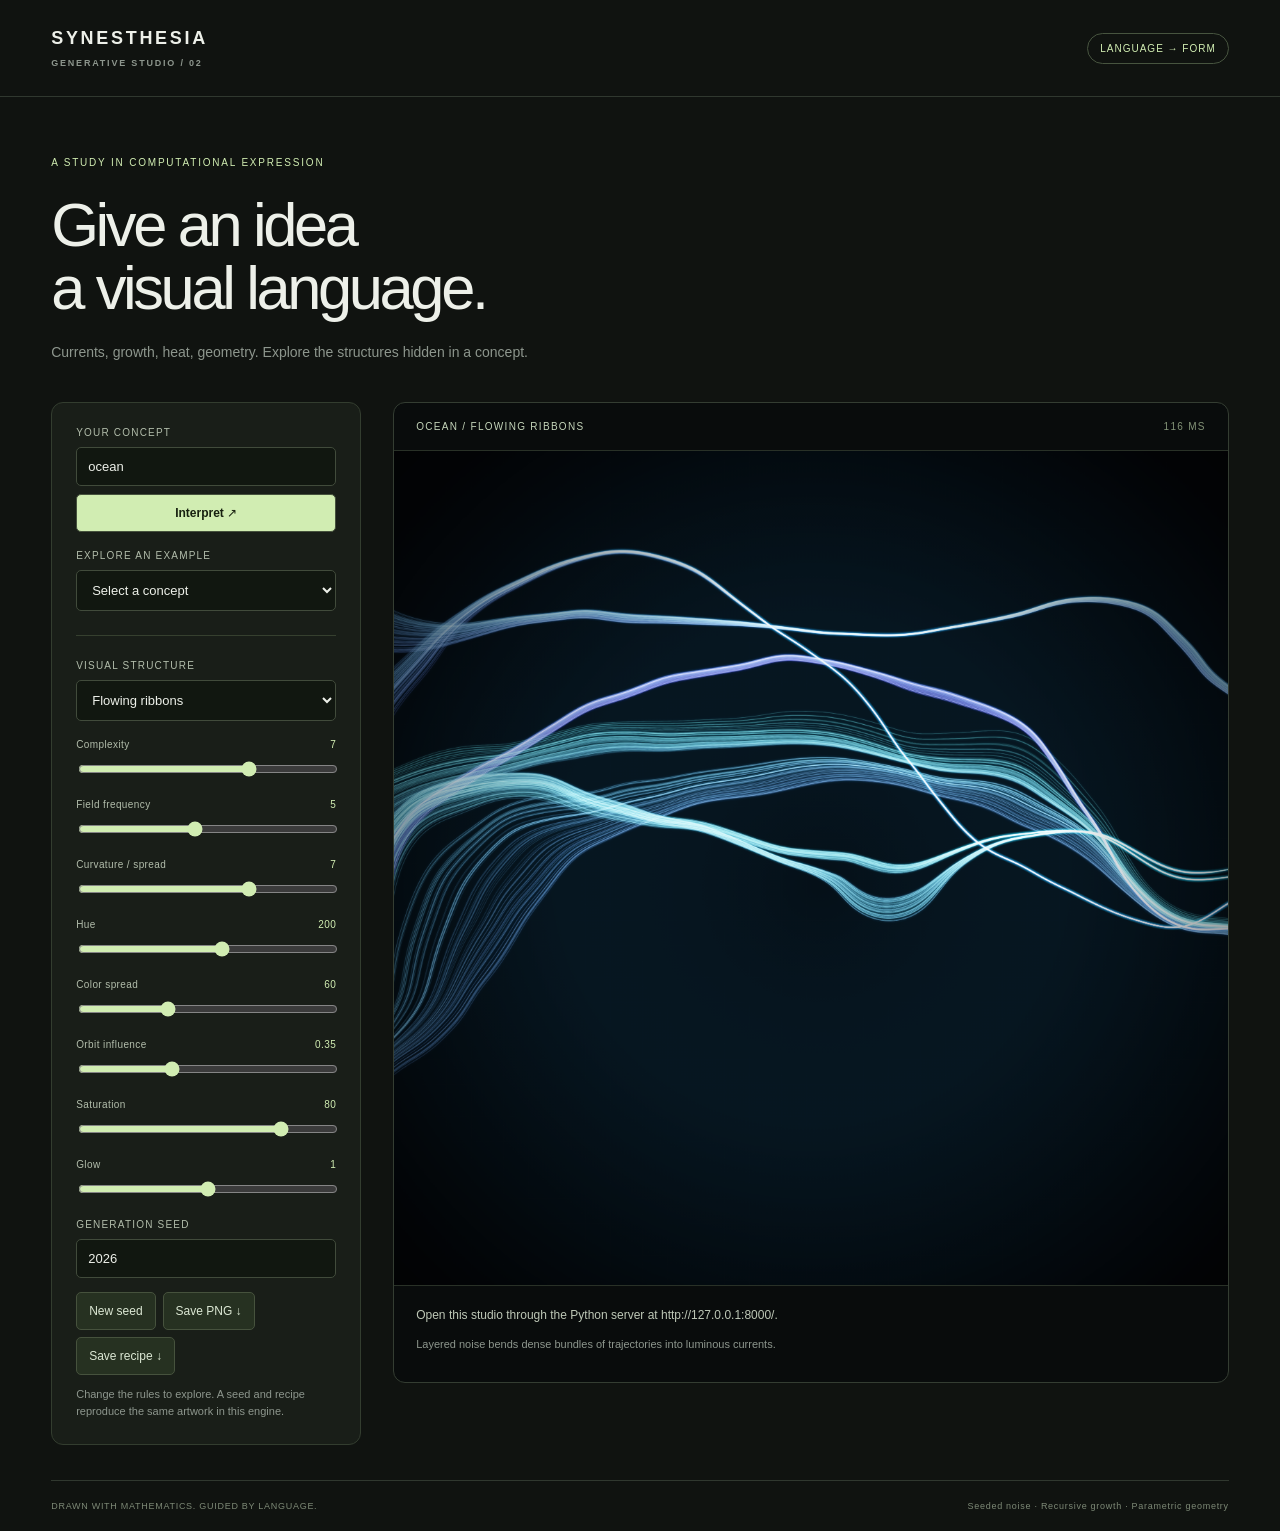
==== index.html @ 453560ed "Add files via upload" ====
<!doctype html>
<html lang="en"><head><meta charset="utf-8"><meta name="viewport" content="width=device-width,initial-scale=1"><title>Synesthesia — Generative Studio</title>
<link rel="stylesheet" href="/studio.css"></head><body>
<header><a href="/" class="brand">SYNESTHESIA<span>GENERATIVE STUDIO / 02</span></a><span class="badge">LANGUAGE → FORM</span></header>
<main><div class="intro"><p class="eyebrow">A STUDY IN COMPUTATIONAL EXPRESSION</p><h1>Give an idea<br>a visual language.</h1><p>Currents, growth, heat, geometry. Explore the structures hidden in a concept.</p></div>
<div class="workspace"><aside>
<form id="conceptForm"><label for="concept">YOUR CONCEPT</label><div class="prompt"><input id="concept" value="ocean" maxlength="300" placeholder="A quiet ocean at night…" required><button id="draw" type="submit">Interpret ↗</button></div></form>
<label for="examples">EXPLORE AN EXAMPLE</label><select id="examples"><option value="">Select a concept</option></select>
<div class="rule"></div><label for="structure">VISUAL STRUCTURE</label><select id="structure"><option value="ribbons">Flowing ribbons</option><option value="flames">Rising flames</option><option value="branches">Branching growth</option><option value="orbits">Orbital geometry</option><option value="crystals">Crystalline facets</option><option value="lightning">Electric fractures</option></select>
<div id="sliders"></div>
<label for="seed">GENERATION SEED</label><input id="seed" type="number" step="1" value="2026">
<div class="actions"><button id="random">New seed</button><button id="save">Save PNG ↓</button><button id="recipe">Save recipe ↓</button></div>
<p class="hint">Change the rules to explore. A seed and recipe reproduce the same artwork in this engine.</p>
</aside><section class="stage"><div class="stage-bar"><span id="artTitle">OCEAN / FLOWING RIBBONS</span><span id="renderStatus">READY</span></div><canvas id="art" width="1200" height="1200" aria-label="Procedurally generated abstract artwork"></canvas><div class="caption"><p id="conceptStatus" role="status" aria-live="polite">Loading examples…</p><p id="structureDescription"></p></div></section></div>
<footer><span>DRAWN WITH MATHEMATICS. GUIDED BY LANGUAGE.</span><span>Seeded noise · Recursive growth · Parametric geometry</span></footer></main>
<script src="/engine.js"></script><script src="/studio.js"></script></body></html>
---- studio.css ----
:root{font-family:Arial,Helvetica,sans-serif;color:#edf0e9;background:#101310;font-synthesis:none;--accent:#d1edb2;--muted:#8d968d}*{box-sizing:border-box}body{margin:0}header{padding:28px 4vw;border-bottom:1px solid #30382f;display:flex;justify-content:space-between;align-items:center}.brand{color:inherit;text-decoration:none;letter-spacing:.15em;font-size:18px;font-weight:bold}.brand span{display:block;font-size:9px;color:var(--muted);letter-spacing:.2em;margin-top:9px}.badge{font-size:10px;border:1px solid #47543f;padding:9px 12px;border-radius:30px;color:var(--accent);letter-spacing:.1em}main{max-width:1560px;padding:48px 4vw 20px;margin:auto}.intro{margin-bottom:38px}.eyebrow{font-size:10px;letter-spacing:.18em;color:var(--accent)}h1{font-weight:400;font-size:clamp(36px,4.8vw,68px);letter-spacing:-.055em;line-height:1.04;margin:22px 0}p{line-height:1.55}.intro>p:last-child{color:var(--muted);font-size:14px}.workspace{display:grid;grid-template-columns:310px minmax(0,1fr);gap:32px}aside{padding:24px;background:#191e18;border:1px solid #333d2f;border-radius:12px}label{display:block;font-size:10px;letter-spacing:.12em;color:#b2bdab;margin:18px 0 9px}form label{margin-top:0}input,select,button{font:inherit}input[type=text],input:not([type]),input[type=number],select{width:100%;background:#111710;color:#edf0e9;border:1px solid #414b3b;border-radius:5px;padding:11px;font-size:13px}.prompt input{margin-bottom:8px}button{border:1px solid #46523d;color:#dce8d4;background:#263121;padding:11px 12px;border-radius:5px;font-size:12px;cursor:pointer}button:hover{background:#35482c}button:disabled{opacity:.5;cursor:wait}#draw{width:100%;background:var(--accent);color:#17200f;font-weight:bold}input[type=range]{width:100%;accent-color:var(--accent)}.slider-label{display:flex;justify-content:space-between;letter-spacing:.04em}.slider-label output{color:var(--accent);font-variant-numeric:tabular-nums}.rule{height:1px;background:#36402f;margin:24px 0}.actions{display:flex;gap:7px;flex-wrap:wrap;margin-top:14px}.hint{font-size:11px;color:var(--muted);margin-bottom:0}.stage{min-width:0;background:#090c0c;border:1px solid #343d32;border-radius:12px;overflow:hidden;align-self:start}.stage-bar{display:flex;justify-content:space-between;padding:18px 22px;font-size:10px;letter-spacing:.13em;color:#c5d5ba;border-bottom:1px solid #293127}#renderStatus{color:#839377}canvas{display:block;width:100%;aspect-ratio:1}.caption{padding:8px 22px 18px;border-top:1px solid #293127}.caption p{font-size:12px;color:#bec8b7}.caption p+p{color:var(--muted);font-size:11px}footer{display:flex;justify-content:space-between;gap:15px;font-size:9px;letter-spacing:.08em;color:#7d8976;margin-top:35px;padding-top:20px;border-top:1px solid #30382f}:focus-visible{outline:2px solid #d1edb2;outline-offset:4px}@media(max-width:850px){.workspace{grid-template-columns:1fr}.intro{margin-bottom:25px}aside{order:2}.stage{order:1}footer{flex-direction:column}.badge{display:none}main{padding-top:26px}}
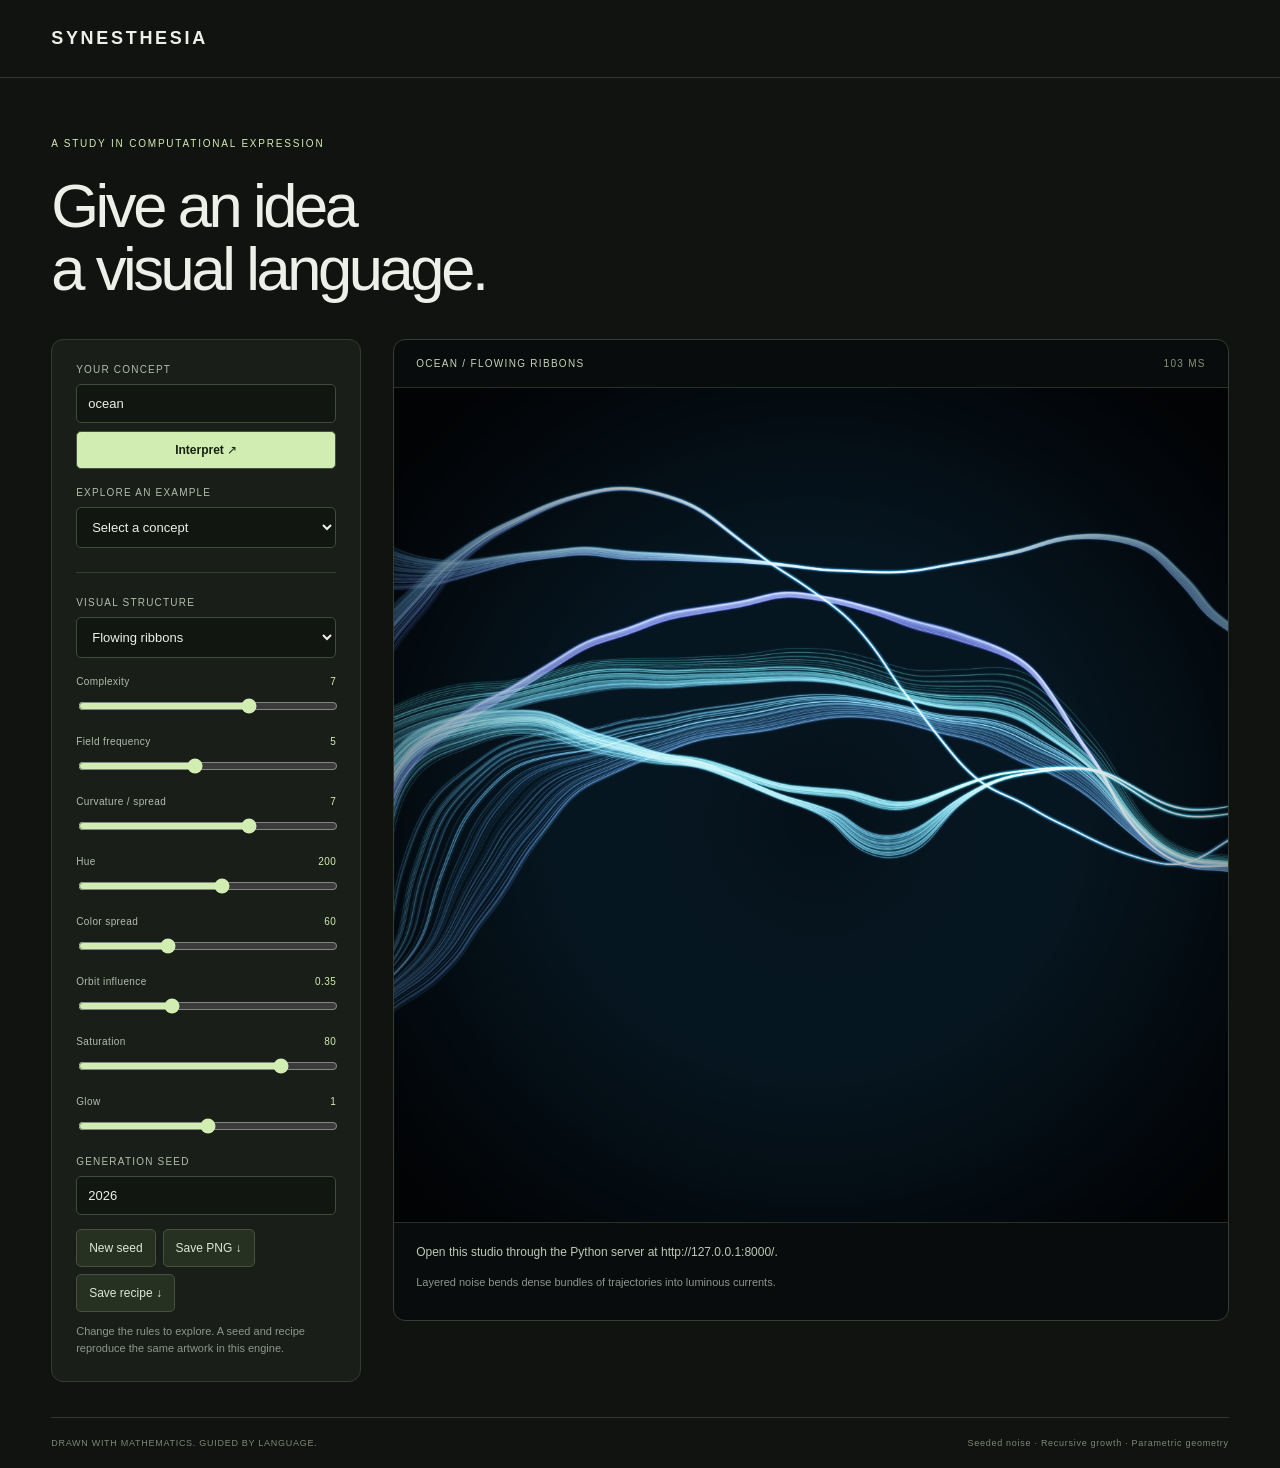
==== commit 40750f04: "small code formating" ====
--- a/index.html
+++ b/index.html
@@ -1,16 +1,69 @@
 <!doctype html>
-<html lang="en"><head><meta charset="utf-8"><meta name="viewport" content="width=device-width,initial-scale=1"><title>Synesthesia — Generative Studio</title>
-<link rel="stylesheet" href="/studio.css"></head><body>
-<header><a href="/" class="brand">SYNESTHESIA<span>GENERATIVE STUDIO / 02</span></a><span class="badge">LANGUAGE → FORM</span></header>
-<main><div class="intro"><p class="eyebrow">A STUDY IN COMPUTATIONAL EXPRESSION</p><h1>Give an idea<br>a visual language.</h1><p>Currents, growth, heat, geometry. Explore the structures hidden in a concept.</p></div>
-<div class="workspace"><aside>
-<form id="conceptForm"><label for="concept">YOUR CONCEPT</label><div class="prompt"><input id="concept" value="ocean" maxlength="300" placeholder="A quiet ocean at night…" required><button id="draw" type="submit">Interpret ↗</button></div></form>
-<label for="examples">EXPLORE AN EXAMPLE</label><select id="examples"><option value="">Select a concept</option></select>
-<div class="rule"></div><label for="structure">VISUAL STRUCTURE</label><select id="structure"><option value="ribbons">Flowing ribbons</option><option value="flames">Rising flames</option><option value="branches">Branching growth</option><option value="orbits">Orbital geometry</option><option value="crystals">Crystalline facets</option><option value="lightning">Electric fractures</option></select>
-<div id="sliders"></div>
-<label for="seed">GENERATION SEED</label><input id="seed" type="number" step="1" value="2026">
-<div class="actions"><button id="random">New seed</button><button id="save">Save PNG ↓</button><button id="recipe">Save recipe ↓</button></div>
-<p class="hint">Change the rules to explore. A seed and recipe reproduce the same artwork in this engine.</p>
-</aside><section class="stage"><div class="stage-bar"><span id="artTitle">OCEAN / FLOWING RIBBONS</span><span id="renderStatus">READY</span></div><canvas id="art" width="1200" height="1200" aria-label="Procedurally generated abstract artwork"></canvas><div class="caption"><p id="conceptStatus" role="status" aria-live="polite">Loading examples…</p><p id="structureDescription"></p></div></section></div>
-<footer><span>DRAWN WITH MATHEMATICS. GUIDED BY LANGUAGE.</span><span>Seeded noise · Recursive growth · Parametric geometry</span></footer></main>
-<script src="/engine.js"></script><script src="/studio.js"></script></body></html>
+<html lang="en">
+    <head>
+        <meta charset="utf-8">
+        <meta name="viewport" content="width=device-width,initial-scale=1">
+        <title>Synesthesia</title>
+        <link rel="stylesheet" href="/studio.css">
+    </head>
+    <body>
+        <header>
+            <a href="/" class="brand">SYNESTHESIA</a>
+        </header>
+        <main>
+            <div class="intro">
+                <p class="eyebrow">A STUDY IN COMPUTATIONAL EXPRESSION</p>
+                <h1>Give an idea<br>a visual language.</h1>
+            </div>
+            <div class="workspace">
+                <aside>
+                    <form id="conceptForm">
+                        <label for="concept">YOUR CONCEPT</label>
+                        <div class="prompt">
+                            <input id="concept" value="ocean" maxlength="300" placeholder="A quiet ocean at night…" required>
+                            <button id="draw" type="submit">Interpret ↗</button>
+                        </div>
+                    </form>
+                    <label for="examples">EXPLORE AN EXAMPLE</label>
+                    <select id="examples">
+                        <option value="">Select a concept</option>
+                    </select>
+                    <div class="rule"></div>
+                    <label for="structure">VISUAL STRUCTURE</label>
+                    <select id="structure">
+                        <option value="ribbons">Flowing ribbons</option>
+                        <option value="flames">Rising flames</option>
+                        <option value="branches">Branching growth</option>
+                        <option value="orbits">Orbital geometry</option>
+                        <option value="crystals">Crystalline facets</option>
+                        <option value="lightning">Electric fractures</option>
+                    </select>
+                    <div id="sliders"></div>
+                    <label for="seed">GENERATION SEED</label>
+                    <input id="seed" type="number" step="1" value="2026">
+                    <div class="actions">
+                        <button id="random">New seed</button>
+                        <button id="save">Save PNG ↓</button>
+                        <button id="recipe">Save recipe ↓</button>
+                    </div>
+                    <p class="hint">Change the rules to explore. A seed and recipe reproduce the same artwork in this engine.</p>
+                </aside>
+                <section class="stage">
+                    <div class="stage-bar">
+                        <span id="artTitle">OCEAN / FLOWING RIBBONS</span>
+                        <span id="renderStatus">READY</span></div><canvas id="art" width="1200" height="1200" aria-label="Procedurally generated abstract artwork">
+                        </canvas>
+                        <div class="caption">
+                            <p id="conceptStatus" role="status" aria-live="polite">Loading examples…</p>
+                            <p id="structureDescription"></p>
+                        </div>
+                </section>
+            </div>
+            <footer><span>DRAWN WITH MATHEMATICS. GUIDED BY LANGUAGE.</span>
+                <span>Seeded noise · Recursive growth · Parametric geometry</span>
+            </footer>
+        </main>
+        <script src="/engine.js"></script>
+        <script src="/studio.js"></script>
+    </body>
+</html>
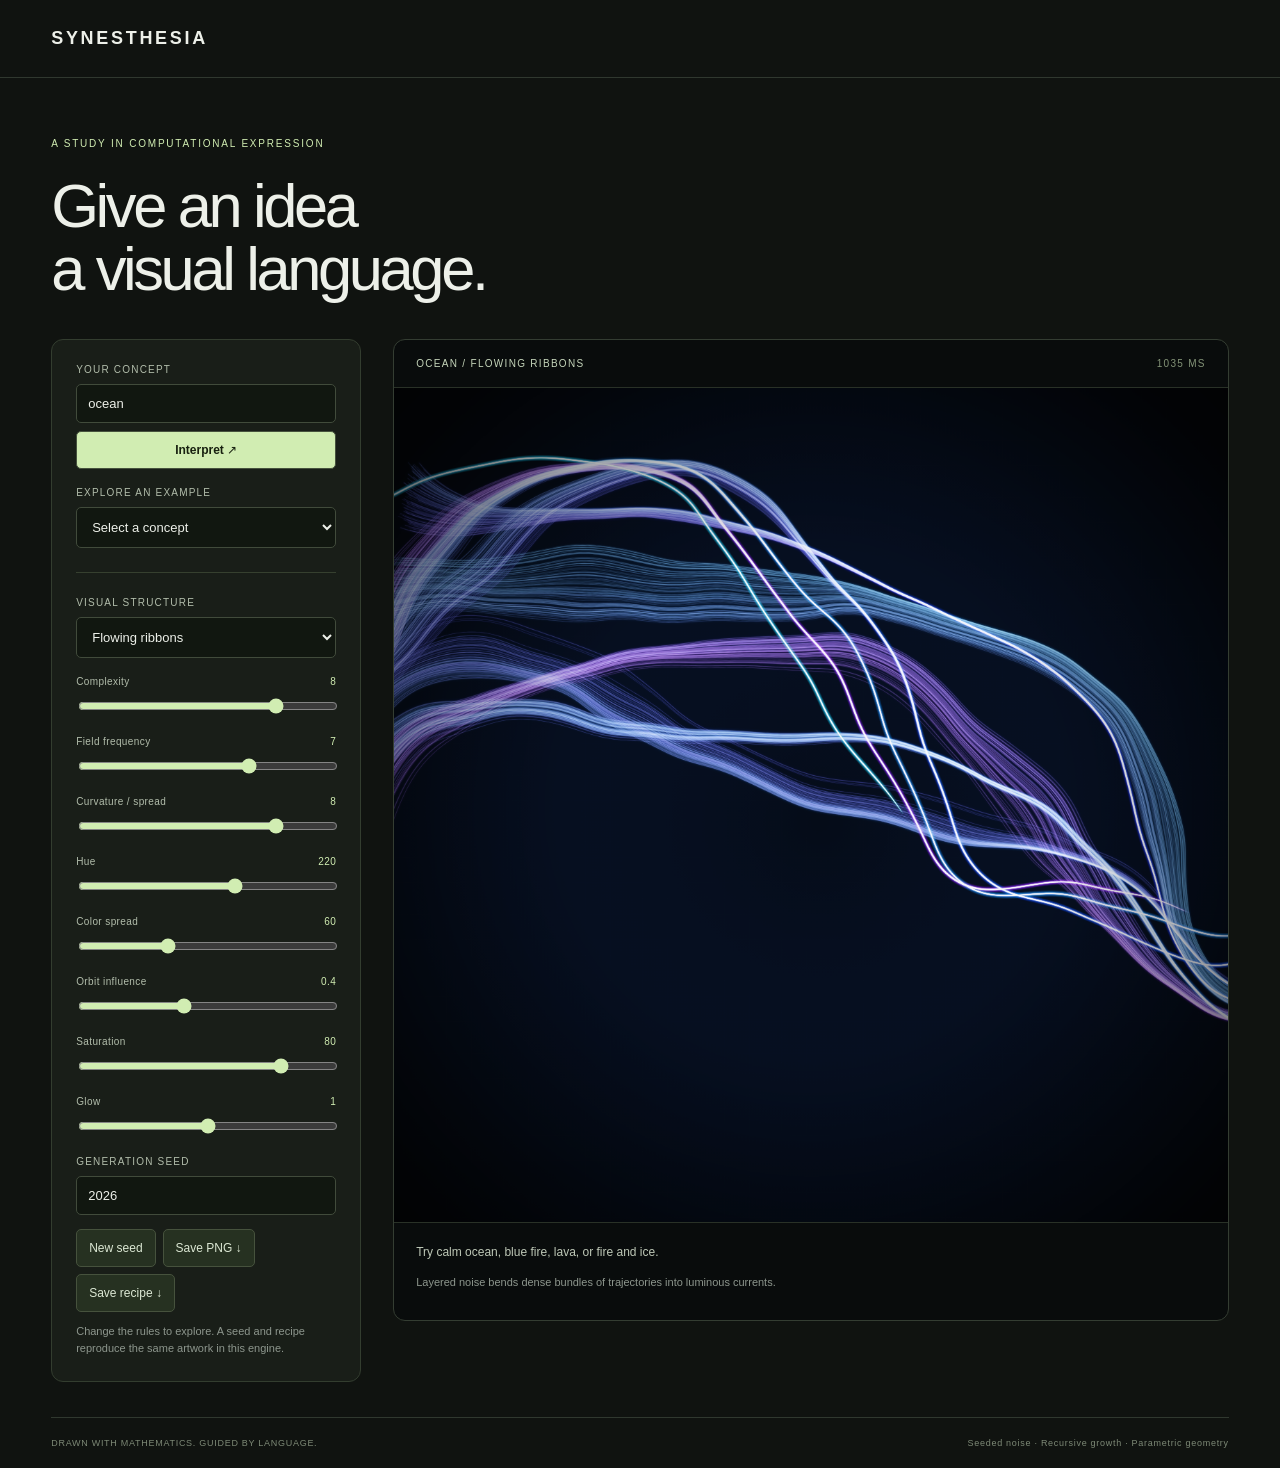
==== commit 7a4eed0c: "Updated the studio.js and index.html files to improve the user interface and functionality." ====
--- a/index.html
+++ b/index.html
@@ -4,7 +4,7 @@
         <meta charset="utf-8">
         <meta name="viewport" content="width=device-width,initial-scale=1">
         <title>Synesthesia</title>
-        <link rel="stylesheet" href="/studio.css">
+        <link rel="stylesheet" href="studio.css">
     </head>
     <body>
         <header>
@@ -37,6 +37,7 @@
                         <option value="orbits">Orbital geometry</option>
                         <option value="crystals">Crystalline facets</option>
                         <option value="lightning">Electric fractures</option>
+                        <option value="lava">Molten channels</option>
                     </select>
                     <div id="sliders"></div>
                     <label for="seed">GENERATION SEED</label>
@@ -63,7 +64,8 @@
                 <span>Seeded noise · Recursive growth · Parametric geometry</span>
             </footer>
         </main>
-        <script src="/engine.js"></script>
-        <script src="/studio.js"></script>
+        <script src="engine.js"></script>
+        <script src="interpreter.js"></script>
+        <script src="studio.js"></script>
     </body>
 </html>
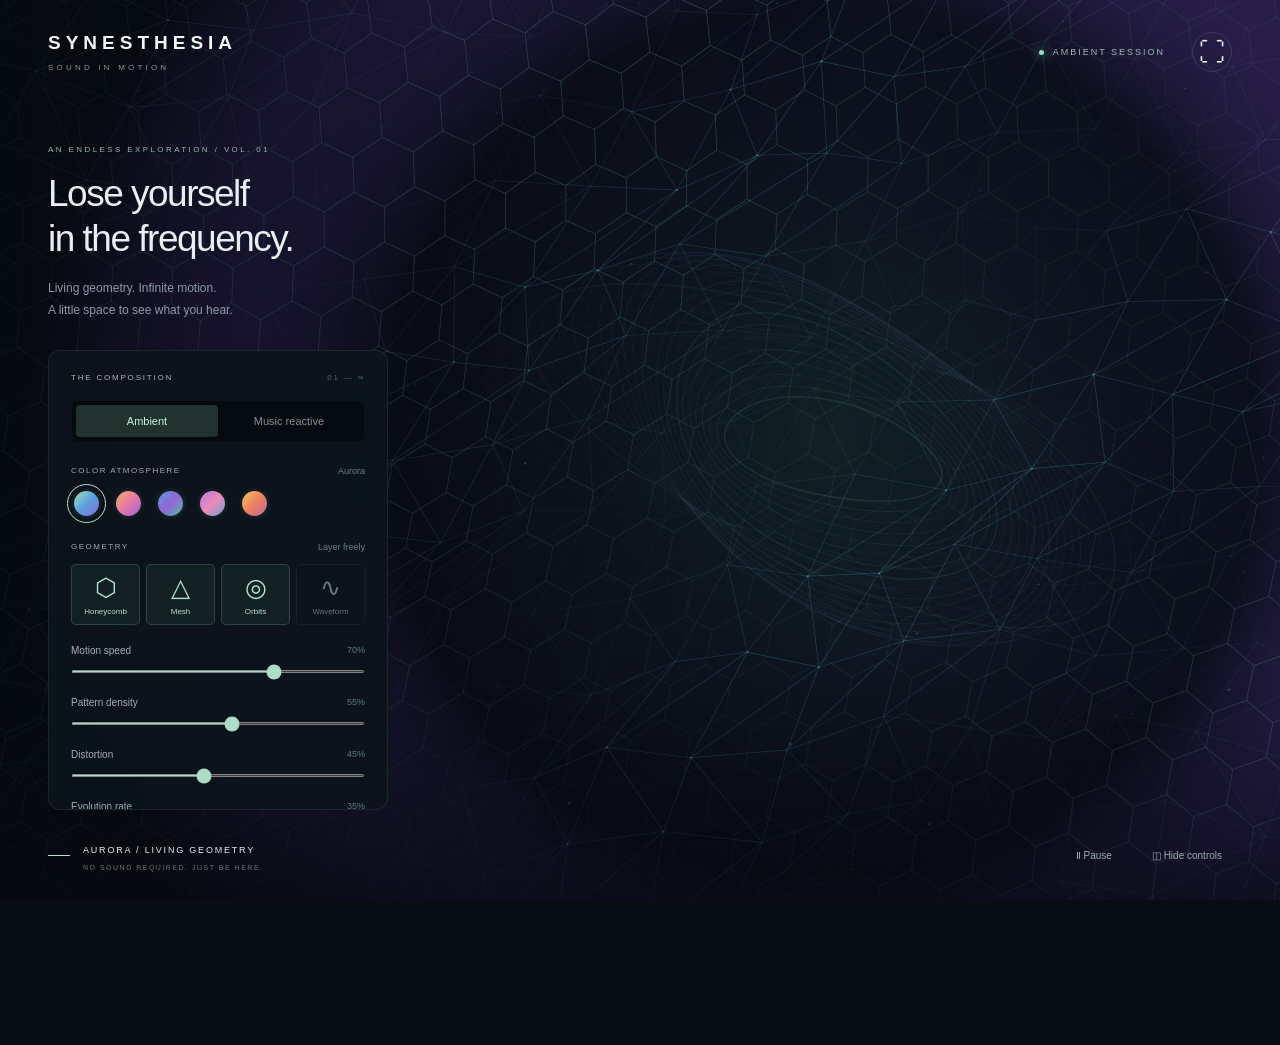
==== commit a93205a4: "Build complete browser audio-reactive visualizer" ====
--- a/index.html
+++ b/index.html
@@ -1,71 +1,144 @@
 <!doctype html>
 <html lang="en">
-    <head>
-        <meta charset="utf-8">
-        <meta name="viewport" content="width=device-width,initial-scale=1">
-        <title>Synesthesia</title>
-        <link rel="stylesheet" href="studio.css">
-    </head>
-    <body>
-        <header>
-            <a href="/" class="brand">SYNESTHESIA</a>
-        </header>
-        <main>
-            <div class="intro">
-                <p class="eyebrow">A STUDY IN COMPUTATIONAL EXPRESSION</p>
-                <h1>Give an idea<br>a visual language.</h1>
+  <head>
+    <meta charset="utf-8" />
+    <meta name="viewport" content="width=device-width,initial-scale=1" />
+    <meta name="theme-color" content="#080c13" />
+    <link
+      rel="icon"
+      href="data:image/svg+xml,%3Csvg xmlns='http://www.w3.org/2000/svg' viewBox='0 0 32 32'%3E%3Crect width='32' height='32' rx='8' fill='%23080c13'/%3E%3Ccircle cx='16' cy='16' r='10' fill='none' stroke='%239de6bc'/%3E%3Cellipse cx='16' cy='16' rx='5' ry='10' fill='none' stroke='%235c9fdd'/%3E%3C/svg%3E"
+    />
+    <title>Synesthesia — Sound in motion</title>
+    <link rel="stylesheet" href="studio.css" />
+  </head>
+  <body>
+    <canvas
+      id="art"
+      aria-label="Animated audio-reactive geometric composition"
+    ></canvas>
+    <div class="vignette"></div>
+    <header>
+      <a class="brand" href="/">SYNESTHESIA<span>SOUND IN MOTION</span></a>
+      <div class="header-right">
+        <span class="live"
+          ><i></i><span id="modeLabel">AMBIENT SESSION</span></span
+        ><button
+          id="fullscreen"
+          title="Toggle fullscreen (F)"
+          aria-label="Toggle fullscreen"
+        >
+          ⛶
+        </button>
+      </div>
+    </header>
+    <main id="controls">
+      <section class="intro">
+        <div class="eyebrow">AN ENDLESS EXPLORATION / VOL. 01</div>
+        <h1>Lose yourself<br />in the frequency.</h1>
+        <p>
+          Living geometry. Infinite motion.<br />A little space to see what you
+          hear.
+        </p>
+      </section>
+      <aside class="panel">
+        <div class="panel-heading">
+          <span>THE COMPOSITION</span><span class="number">01 — ∞</span>
+        </div>
+        <div class="tabs" role="group" aria-label="Session mode">
+          <button id="ambient" class="selected" aria-pressed="true">
+            Ambient</button
+          ><button id="music" aria-pressed="false">Music reactive</button>
+        </div>
+        <div id="audioPanel" hidden>
+          <label class="upload" for="file"
+            ><span>＋ Add your music</span
+            ><small>MP3, WAV, FLAC, M4A · stays on your device</small></label
+          ><input id="file" type="file" accept="audio/*" hidden />
+          <div class="source-buttons">
+            <button id="microphone">◉ Microphone</button
+            ><button id="disconnect" hidden>Disconnect</button>
+          </div>
+          <div id="player" hidden>
+            <div id="trackName"></div>
+            <div class="transport">
+              <button id="play" aria-label="Play audio">▶</button
+              ><input
+                id="seek"
+                type="range"
+                min="0"
+                max="100"
+                step="0.1"
+                value="0"
+                aria-label="Track position"
+              /><span id="time">0:00</span
+              ><button id="loop" aria-pressed="true" title="Loop track">
+                ↻
+              </button>
             </div>
-            <div class="workspace">
-                <aside>
-                    <form id="conceptForm">
-                        <label for="concept">YOUR CONCEPT</label>
-                        <div class="prompt">
-                            <input id="concept" value="ocean" maxlength="300" placeholder="A quiet ocean at night…" required>
-                            <button id="draw" type="submit">Interpret ↗</button>
-                        </div>
-                    </form>
-                    <label for="examples">EXPLORE AN EXAMPLE</label>
-                    <select id="examples">
-                        <option value="">Select a concept</option>
-                    </select>
-                    <div class="rule"></div>
-                    <label for="structure">VISUAL STRUCTURE</label>
-                    <select id="structure">
-                        <option value="ribbons">Flowing ribbons</option>
-                        <option value="flames">Rising flames</option>
-                        <option value="branches">Branching growth</option>
-                        <option value="orbits">Orbital geometry</option>
-                        <option value="crystals">Crystalline facets</option>
-                        <option value="lightning">Electric fractures</option>
-                        <option value="lava">Molten channels</option>
-                    </select>
-                    <div id="sliders"></div>
-                    <label for="seed">GENERATION SEED</label>
-                    <input id="seed" type="number" step="1" value="2026">
-                    <div class="actions">
-                        <button id="random">New seed</button>
-                        <button id="save">Save PNG ↓</button>
-                        <button id="recipe">Save recipe ↓</button>
-                    </div>
-                    <p class="hint">Change the rules to explore. A seed and recipe reproduce the same artwork in this engine.</p>
-                </aside>
-                <section class="stage">
-                    <div class="stage-bar">
-                        <span id="artTitle">OCEAN / FLOWING RIBBONS</span>
-                        <span id="renderStatus">READY</span></div><canvas id="art" width="1200" height="1200" aria-label="Procedurally generated abstract artwork">
-                        </canvas>
-                        <div class="caption">
-                            <p id="conceptStatus" role="status" aria-live="polite">Loading examples…</p>
-                            <p id="structureDescription"></p>
-                        </div>
-                </section>
-            </div>
-            <footer><span>DRAWN WITH MATHEMATICS. GUIDED BY LANGUAGE.</span>
-                <span>Seeded noise · Recursive growth · Parametric geometry</span>
-            </footer>
-        </main>
-        <script src="engine.js"></script>
-        <script src="interpreter.js"></script>
-        <script src="studio.js"></script>
-    </body>
+            <label class="volume"
+              >Volume<input
+                id="volume"
+                type="range"
+                min="0"
+                max="1"
+                step="0.01"
+                value="0.7"
+            /></label>
+          </div>
+          <p id="audioStatus" role="status">
+            Choose a track or connect your microphone.
+          </p>
+          <div class="meters">
+            <span>LOW<i id="bassMeter"></i></span
+            ><span>MID<i id="midMeter"></i></span
+            ><span>HIGH<i id="highMeter"></i></span>
+          </div>
+        </div>
+        <div class="field-title">
+          COLOR ATMOSPHERE <span id="paletteName">Aurora</span>
+        </div>
+        <div
+          id="palettes"
+          class="palettes"
+          role="group"
+          aria-label="Color palette"
+        ></div>
+        <div class="field-title">GEOMETRY <span>Layer freely</span></div>
+        <div class="patterns">
+          <button data-pattern="honeycomb" class="selected" aria-pressed="true">
+            ⬡<span>Honeycomb</span></button
+          ><button data-pattern="mesh" class="selected" aria-pressed="true">
+            △<span>Mesh</span></button
+          ><button data-pattern="orbits" class="selected" aria-pressed="true">
+            ◎<span>Orbits</span></button
+          ><button data-pattern="wave" aria-pressed="false">
+            ∿<span>Waveform</span>
+          </button>
+        </div>
+        <div id="sliders"></div>
+        <div class="panel-footer">
+          <button id="reset">↺ Reset</button
+          ><button id="snapshot">↗ Save frame</button>
+        </div>
+      </aside>
+    </main>
+    <footer>
+      <div class="scene-label">
+        <span class="tiny-line"></span>
+        <div>
+          <span id="sceneName">AURORA / LIVING GEOMETRY</span
+          ><small id="sessionStatus">NO SOUND REQUIRED. JUST BE HERE.</small>
+        </div>
+      </div>
+      <div class="bottom-actions">
+        <button id="pause" aria-pressed="false">Ⅱ Pause</button
+        ><button id="hide" title="Hide controls (H)">◫ Hide controls</button>
+      </div>
+    </footer>
+    <button id="show" hidden>◫ Show controls</button>
+    <div id="toast" role="status"></div>
+    <audio id="audio" loop></audio>
+    <script src="engine.js"></script>
+    <script src="studio.js"></script>
+  </body>
 </html>
--- a/studio.css
+++ b/studio.css
@@ -1 +1,477 @@
-:root{font-family:Arial,Helvetica,sans-serif;color:#edf0e9;background:#101310;font-synthesis:none;--accent:#d1edb2;--muted:#8d968d}*{box-sizing:border-box}body{margin:0}header{padding:28px 4vw;border-bottom:1px solid #30382f;display:flex;justify-content:space-between;align-items:center}.brand{color:inherit;text-decoration:none;letter-spacing:.15em;font-size:18px;font-weight:bold}.brand span{display:block;font-size:9px;color:var(--muted);letter-spacing:.2em;margin-top:9px}.badge{font-size:10px;border:1px solid #47543f;padding:9px 12px;border-radius:30px;color:var(--accent);letter-spacing:.1em}main{max-width:1560px;padding:48px 4vw 20px;margin:auto}.intro{margin-bottom:38px}.eyebrow{font-size:10px;letter-spacing:.18em;color:var(--accent)}h1{font-weight:400;font-size:clamp(36px,4.8vw,68px);letter-spacing:-.055em;line-height:1.04;margin:22px 0}p{line-height:1.55}.intro>p:last-child{color:var(--muted);font-size:14px}.workspace{display:grid;grid-template-columns:310px minmax(0,1fr);gap:32px}aside{padding:24px;background:#191e18;border:1px solid #333d2f;border-radius:12px}label{display:block;font-size:10px;letter-spacing:.12em;color:#b2bdab;margin:18px 0 9px}form label{margin-top:0}input,select,button{font:inherit}input[type=text],input:not([type]),input[type=number],select{width:100%;background:#111710;color:#edf0e9;border:1px solid #414b3b;border-radius:5px;padding:11px;font-size:13px}.prompt input{margin-bottom:8px}button{border:1px solid #46523d;color:#dce8d4;background:#263121;padding:11px 12px;border-radius:5px;font-size:12px;cursor:pointer}button:hover{background:#35482c}button:disabled{opacity:.5;cursor:wait}#draw{width:100%;background:var(--accent);color:#17200f;font-weight:bold}input[type=range]{width:100%;accent-color:var(--accent)}.slider-label{display:flex;justify-content:space-between;letter-spacing:.04em}.slider-label output{color:var(--accent);font-variant-numeric:tabular-nums}.rule{height:1px;background:#36402f;margin:24px 0}.actions{display:flex;gap:7px;flex-wrap:wrap;margin-top:14px}.hint{font-size:11px;color:var(--muted);margin-bottom:0}.stage{min-width:0;background:#090c0c;border:1px solid #343d32;border-radius:12px;overflow:hidden;align-self:start}.stage-bar{display:flex;justify-content:space-between;padding:18px 22px;font-size:10px;letter-spacing:.13em;color:#c5d5ba;border-bottom:1px solid #293127}#renderStatus{color:#839377}canvas{display:block;width:100%;aspect-ratio:1}.caption{padding:8px 22px 18px;border-top:1px solid #293127}.caption p{font-size:12px;color:#bec8b7}.caption p+p{color:var(--muted);font-size:11px}footer{display:flex;justify-content:space-between;gap:15px;font-size:9px;letter-spacing:.08em;color:#7d8976;margin-top:35px;padding-top:20px;border-top:1px solid #30382f}:focus-visible{outline:2px solid #d1edb2;outline-offset:4px}@media(max-width:850px){.workspace{grid-template-columns:1fr}.intro{margin-bottom:25px}aside{order:2}.stage{order:1}footer{flex-direction:column}.badge{display:none}main{padding-top:26px}}
+:root {
+  color-scheme: dark;
+  font-family: "DM Sans", sans-serif;
+  color: #e8eef2;
+  background: #080c13;
+}
+* {
+  box-sizing: border-box;
+}
+body {
+  margin: 0;
+  min-height: 100vh;
+}
+#art,
+.vignette {
+  position: fixed;
+  inset: 0;
+  width: 100%;
+  height: 100%;
+  pointer-events: none;
+}
+.vignette {
+  background:
+    linear-gradient(90deg, rgba(5, 9, 15, 0.73), transparent 65%),
+    linear-gradient(0deg, rgba(5, 9, 15, 0.7), transparent 25%);
+}
+header,
+footer {
+  position: fixed;
+  left: 48px;
+  right: 48px;
+  display: flex;
+  align-items: center;
+  justify-content: space-between;
+  z-index: 2;
+}
+header {
+  top: 32px;
+}
+.brand {
+  font-family: Manrope, sans-serif;
+  letter-spacing: 5px;
+  font-weight: 800;
+  font-size: 19px;
+  text-decoration: none;
+  color: #eef8f5;
+}
+.brand span {
+  display: block;
+  letter-spacing: 3.2px;
+  font-size: 8px;
+  font-weight: 500;
+  margin-top: 9px;
+  color: #859a9d;
+}
+.header-right {
+  display: flex;
+  align-items: center;
+  gap: 27px;
+}
+.live {
+  display: flex;
+  align-items: center;
+  gap: 9px;
+  font-size: 9px;
+  letter-spacing: 2px;
+  color: #a3b9b8;
+}
+.live i {
+  width: 5px;
+  height: 5px;
+  background: #8fe7c7;
+  border-radius: 50%;
+  box-shadow: 0 0 12px #8fe7c7;
+}
+button {
+  font: inherit;
+  color: inherit;
+  cursor: pointer;
+  background: none;
+  border: 0;
+  transition:
+    background 0.2s,
+    color 0.2s;
+}
+button:hover {
+  color: #b5ffe2;
+  background: #ffffff09;
+}
+button:focus-visible,
+input:focus-visible,
+.upload:focus-within {
+  outline: 2px solid #a8e5ca;
+  outline-offset: 4px;
+}
+#fullscreen {
+  font-size: 26px;
+  border: 1px solid #ffffff20;
+  width: 40px;
+  height: 40px;
+  border-radius: 50%;
+}
+main {
+  position: relative;
+  width: 340px;
+  margin: 145px 0 130px 48px;
+  z-index: 1;
+}
+.eyebrow {
+  font-size: 8px;
+  letter-spacing: 2.4px;
+  color: #92b7aa;
+}
+h1 {
+  font-family: Manrope, sans-serif;
+  font-weight: 500;
+  letter-spacing: -1.5px;
+  font-size: 37px;
+  line-height: 1.22;
+  margin: 17px 0;
+}
+.intro p {
+  font-size: 12px;
+  color: #8d9aa8;
+  line-height: 1.8;
+}
+.panel {
+  margin-top: 29px;
+  padding: 22px;
+  background: #0c141bdd;
+  border: 1px solid #a1c8c81c;
+  border-radius: 12px;
+  backdrop-filter: blur(22px);
+}
+.panel-heading {
+  display: flex;
+  justify-content: space-between;
+  font-size: 8px;
+  letter-spacing: 1.8px;
+  color: #a6b8bb;
+}
+.number {
+  color: #52646f;
+}
+.tabs {
+  display: flex;
+  padding: 4px;
+  background: #060b10;
+  border: 1px solid #ffffff08;
+  border-radius: 6px;
+  margin: 18px 0 24px;
+}
+.tabs button {
+  width: 50%;
+  padding: 10px 0;
+  border-radius: 4px;
+  font-size: 11px;
+  color: #7d909a;
+}
+.tabs .selected {
+  background: #22332f;
+  color: #c6f4df;
+  box-shadow: 0 1px 4px #0005;
+}
+.field-title {
+  display: flex;
+  justify-content: space-between;
+  font-size: 8px;
+  letter-spacing: 1.5px;
+  color: #9aaeb5;
+  margin: 23px 0 12px;
+}
+.field-title span {
+  font-size: 9px;
+  letter-spacing: 0;
+  color: #697f87;
+}
+.palettes {
+  display: flex;
+  gap: 11px;
+}
+.swatch {
+  width: 31px;
+  height: 31px;
+  border-radius: 50%;
+  border: 3px solid #111c23;
+  outline: 1px solid transparent;
+}
+.swatch.selected {
+  outline-color: #bddbcc;
+  outline-offset: 3px;
+}
+.patterns {
+  display: grid;
+  grid-template-columns: repeat(4, 1fr);
+  gap: 6px;
+}
+.patterns button {
+  font-size: 25px;
+  background: #0c121a;
+  border: 1px solid #ffffff0d;
+  border-radius: 5px;
+  padding: 8px 2px;
+  color: #63767e;
+}
+.patterns button span {
+  display: block;
+  font-size: 8px;
+  margin-top: 5px;
+}
+.patterns button.selected {
+  background: #1b302d80;
+  border-color: #668f7955;
+  color: #b6e0cd;
+}
+.control {
+  margin-top: 20px;
+}
+.control label {
+  display: flex;
+  justify-content: space-between;
+  font-size: 10px;
+  color: #9eafb7;
+}
+.control output {
+  font-size: 9px;
+  color: #607b83;
+  font-variant-numeric: tabular-nums;
+}
+input[type="range"] {
+  width: 100%;
+  height: 3px;
+  margin: 14px 0 0;
+  accent-color: #adddc9;
+  cursor: pointer;
+}
+input[type="range"]::-webkit-slider-thumb {
+  width: 9px;
+  height: 9px;
+}
+.panel-footer {
+  border-top: 1px solid #ffffff0d;
+  margin-top: 24px;
+  padding-top: 15px;
+  display: flex;
+  justify-content: space-between;
+}
+.panel-footer button {
+  font-size: 9px;
+  color: #8ba39f;
+  padding: 3px;
+}
+footer {
+  bottom: 29px;
+}
+.scene-label {
+  display: flex;
+  align-items: center;
+  gap: 13px;
+}
+.tiny-line {
+  width: 22px;
+  height: 1px;
+  background: #b3ddc9;
+}
+.scene-label span:not(.tiny-line) {
+  font-size: 9px;
+  letter-spacing: 1.8px;
+}
+.scene-label small {
+  display: block;
+  font-size: 7px;
+  letter-spacing: 1.5px;
+  color: #607981;
+  margin-top: 7px;
+}
+.bottom-actions {
+  display: flex;
+  gap: 20px;
+}
+.bottom-actions button,
+#show {
+  font-size: 10px;
+  color: #9cacae;
+  padding: 10px;
+}
+.upload {
+  display: block;
+  border: 1px dashed #4b7063;
+  border-radius: 6px;
+  text-align: center;
+  padding: 16px 5px;
+  cursor: pointer;
+  font-size: 12px;
+  color: #c0e7d5;
+}
+.upload small {
+  display: block;
+  font-size: 8px;
+  color: #718a8d;
+  margin-top: 7px;
+}
+.source-buttons {
+  display: flex;
+  gap: 10px;
+  margin-top: 12px;
+}
+.source-buttons button {
+  font-size: 10px;
+  border: 1px solid #ffffff1a;
+  border-radius: 4px;
+  padding: 8px;
+}
+#audioStatus {
+  font-size: 10px;
+  color: #8caba7;
+  line-height: 1.5;
+}
+.meters {
+  display: flex;
+  gap: 10px;
+}
+.meters span {
+  width: 33%;
+  font-size: 7px;
+  letter-spacing: 1px;
+  color: #627e83;
+}
+.meters i {
+  display: block;
+  width: 0%;
+  height: 2px;
+  background: #a1e6cc;
+  margin-top: 6px;
+  max-width: 100%;
+}
+#trackName {
+  font-size: 10px;
+  margin-top: 14px;
+  overflow: hidden;
+  text-overflow: ellipsis;
+  white-space: nowrap;
+}
+.transport {
+  display: flex;
+  align-items: center;
+  gap: 10px;
+  margin-top: 8px;
+}
+.transport input {
+  margin: 0;
+}
+.transport button {
+  padding: 6px;
+}
+#time {
+  font-size: 9px;
+  color: #829a9c;
+}
+.volume {
+  display: flex;
+  align-items: center;
+  gap: 12px;
+  font-size: 9px;
+  color: #829a9c;
+}
+.volume input {
+  margin: 0;
+}
+#loop[aria-pressed="false"] {
+  opacity: 0.35;
+}
+#show {
+  position: fixed;
+  bottom: 25px;
+  right: 30px;
+  z-index: 5;
+  background: #101b24b0;
+  border: 1px solid #ffffff20;
+  border-radius: 5px;
+}
+body.clean header,
+body.clean main,
+body.clean footer {
+  display: none;
+}
+#toast {
+  position: fixed;
+  bottom: 90px;
+  left: 50%;
+  transform: translateX(-50%);
+  font-size: 12px;
+  background: #1b302f;
+  padding: 12px 20px;
+  border-radius: 8px;
+  opacity: 0;
+  pointer-events: none;
+  transition: opacity 0.3s;
+  z-index: 10;
+}
+#toast.visible {
+  opacity: 1;
+}
+[hidden] {
+  display: none !important;
+}
+@media (min-width: 1500px) {
+  main {
+    margin-top: 170px;
+  }
+}
+@media (max-width: 650px) {
+  header {
+    left: 22px;
+    right: 22px;
+    top: 24px;
+  }
+  .brand {
+    font-size: 14px;
+    letter-spacing: 3px;
+  }
+  .live {
+    display: none;
+  }
+  main {
+    margin: 125px 20px 110px;
+    width: min(340px, calc(100% - 40px));
+  }
+  h1 {
+    font-size: 32px;
+  }
+  footer {
+    left: 20px;
+    right: 20px;
+    bottom: 15px;
+  }
+  .scene-label {
+    display: none;
+  }
+  .bottom-actions {
+    width: 100%;
+    justify-content: space-between;
+  }
+  .vignette {
+    background: linear-gradient(90deg, #05090fa8, transparent);
+  }
+  .intro p {
+    margin-bottom: 0;
+  }
+}
+@media (prefers-reduced-motion: reduce) {
+  * {
+    scroll-behavior: auto;
+  }
+}
+
+@media (min-width: 651px) {
+  .panel {
+    max-height: calc(100dvh - 440px);
+    min-height: 260px;
+    overflow-y: auto;
+    scrollbar-width: thin;
+    scrollbar-color: #365149 transparent;
+  }
+}
+@media (max-width: 650px) {
+  footer {
+    left: 0;
+    right: 0;
+    bottom: 0;
+    padding: 10px 20px;
+    background: linear-gradient(0deg, #080c13 65%, #080c1300);
+  }
+  main {
+    margin-bottom: 140px;
+  }
+}
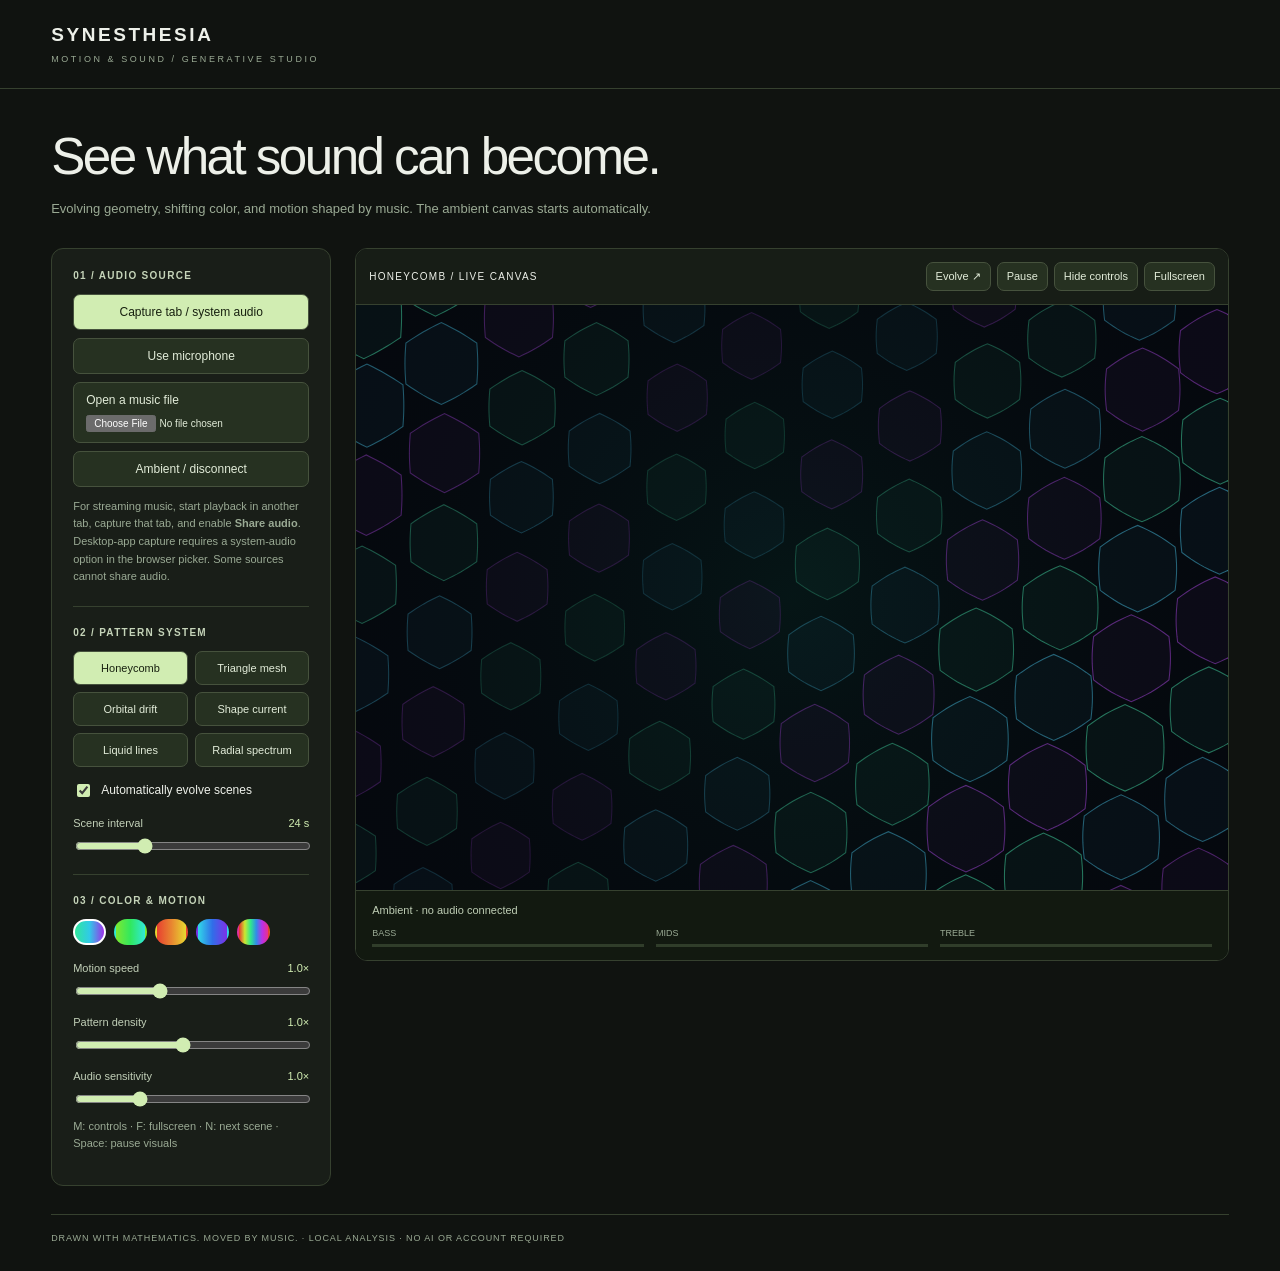
==== commit a3f61b17: "Full Synethesia rework Instead of typing a concept, this application now creates a visual show with " ====
--- a/index.html
+++ b/index.html
@@ -1,144 +1,1370 @@
 <!doctype html>
 <html lang="en">
-  <head>
-    <meta charset="utf-8" />
-    <meta name="viewport" content="width=device-width,initial-scale=1" />
-    <meta name="theme-color" content="#080c13" />
-    <link
-      rel="icon"
-      href="data:image/svg+xml,%3Csvg xmlns='http://www.w3.org/2000/svg' viewBox='0 0 32 32'%3E%3Crect width='32' height='32' rx='8' fill='%23080c13'/%3E%3Ccircle cx='16' cy='16' r='10' fill='none' stroke='%239de6bc'/%3E%3Cellipse cx='16' cy='16' rx='5' ry='10' fill='none' stroke='%235c9fdd'/%3E%3C/svg%3E"
-    />
-    <title>Synesthesia — Sound in motion</title>
-    <link rel="stylesheet" href="studio.css" />
-  </head>
-  <body>
-    <canvas
-      id="art"
-      aria-label="Animated audio-reactive geometric composition"
-    ></canvas>
-    <div class="vignette"></div>
-    <header>
-      <a class="brand" href="/">SYNESTHESIA<span>SOUND IN MOTION</span></a>
-      <div class="header-right">
-        <span class="live"
-          ><i></i><span id="modeLabel">AMBIENT SESSION</span></span
-        ><button
-          id="fullscreen"
-          title="Toggle fullscreen (F)"
-          aria-label="Toggle fullscreen"
-        >
-          ⛶
-        </button>
-      </div>
-    </header>
-    <main id="controls">
-      <section class="intro">
-        <div class="eyebrow">AN ENDLESS EXPLORATION / VOL. 01</div>
-        <h1>Lose yourself<br />in the frequency.</h1>
-        <p>
-          Living geometry. Infinite motion.<br />A little space to see what you
-          hear.
+<head>
+<meta charset="utf-8">
+<meta name="viewport" content="width=device-width,initial-scale=1">
+<title>Synesthesia — Motion & Sound</title>
+
+<style>
+:root {
+    font-family: Arial, sans-serif;
+    color: #edf0e9;
+    background: #101310;
+    color-scheme: dark;
+    --accent: #d1edb2;
+    --muted: #9aaa94;
+    --border: #36412f;
+}
+* { box-sizing: border-box; }
+body { margin: 0; }
+header {
+    padding: 24px 4vw;
+    border-bottom: 1px solid var(--border);
+    letter-spacing: .16em;
+}
+header strong { font-size: 19px; }
+header small {
+    display: block;
+    color: var(--muted);
+    font-size: 9px;
+    margin-top: 8px;
+}
+main {
+    max-width: 1550px;
+    padding: 28px 4vw;
+    margin: auto;
+}
+h1 {
+    font-size: clamp(34px,4vw,56px);
+    font-weight: 400;
+    letter-spacing: -.05em;
+    margin: 10px 0;
+}
+p {
+    color: var(--muted);
+    font-size: 13px;
+    line-height: 1.6;
+}
+.layout {
+    display: grid;
+    grid-template-columns: 280px minmax(0,1fr);
+    gap: 24px;
+    margin-top: 28px;
+    align-items: start;
+}
+aside {
+    padding: 21px;
+    background: #191e18;
+    border: 1px solid var(--border);
+    border-radius: 12px;
+}
+h2 {
+    font-size: 10px;
+    letter-spacing: .13em;
+    color: #c5d4b9;
+    margin: 0 0 13px;
+}
+.section {
+    border-top: 1px solid var(--border);
+    padding-top: 20px;
+    margin-top: 20px;
+}
+button, input { font: inherit; }
+button, .file {
+    border: 1px solid #46523d;
+    background: #263121;
+    color: #e2ecd9;
+    border-radius: 7px;
+    padding: 10px 12px;
+    font-size: 12px;
+    cursor: pointer;
+}
+button:hover { background: #35482c; }
+button:disabled { opacity: .5; cursor: wait; }
+.primary, button.active {
+    background: var(--accent);
+    color: #17200f;
+}
+.sources { display: grid; gap: 8px; }
+.file { display: block; }
+.file input {
+    display: block;
+    width: 100%;
+    font-size: 10px;
+    margin-top: 8px;
+}
+.help { font-size: 11px; }
+.control {
+    display: block;
+    font-size: 11px;
+    color: #c2d0b8;
+    margin-top: 17px;
+}
+.control output { float: right; color: var(--accent); }
+input[type=range] {
+    display: block;
+    width: 100%;
+    margin-top: 9px;
+    accent-color: var(--accent);
+}
+.check {
+    font-size: 12px;
+    display: flex;
+    gap: 8px;
+    align-items: center;
+    margin-top: 14px;
+}
+.check input { accent-color: var(--accent); }
+#patterns {
+    display: grid;
+    grid-template-columns: 1fr 1fr;
+    gap: 7px;
+}
+#patterns button {
+    font-size: 11px;
+    padding: 10px 5px;
+}
+#palettes { display: flex; gap: 8px; flex-wrap: wrap; }
+#palettes button {
+    width: 33px;
+    height: 26px;
+    padding: 0;
+    border: 2px solid transparent;
+    border-radius: 20px;
+}
+#palettes .active { border-color: white; }
+.stage {
+    background: #05080e;
+    border: 1px solid var(--border);
+    border-radius: 12px;
+    overflow: hidden;
+    position: sticky;
+    top: 16px;
+    min-width: 0;
+}
+.toolbar {
+    display: flex;
+    align-items: center;
+    justify-content: space-between;
+    gap: 10px;
+    flex-wrap: wrap;
+    padding: 13px;
+    background: #171d16;
+    border-bottom: 1px solid var(--border);
+}
+#sceneName { font-size: 10px; letter-spacing: .13em; }
+.tools { display: flex; gap: 6px; flex-wrap: wrap; }
+.tools button { padding: 7px 9px; font-size: 11px; }
+.screen {
+    height: 65vh;
+    min-height: 370px;
+    max-height: 850px;
+}
+canvas { display: block; width: 100%; height: 100%; }
+.status {
+    padding: 13px 16px;
+    border-top: 1px solid var(--border);
+    background: #121910;
+    font-size: 11px;
+    color: #becdb4;
+    overflow-wrap: anywhere;
+}
+.meters { display: flex; gap: 12px; margin-top: 12px; }
+.meters > div { flex: 1; font-size: 9px; color: var(--muted); }
+.track { height: 3px; background: #303d2a; margin-top: 6px; }
+.fill { height: 100%; background: var(--accent); width: 0; }
+#error { font-size: 12px; color: #ffbc98; }
+#error:empty { display: none; }
+audio { width: 100%; height: 34px; margin-top: 12px; }
+.hidden-controls .layout { grid-template-columns: 1fr; }
+.hidden-controls aside { display: none; }
+.stage:fullscreen {
+    position: fixed;
+    inset: 0;
+    width: 100vw;
+    height: 100vh;
+    display: flex;
+    flex-direction: column;
+    border: 0;
+    border-radius: 0;
+}
+.stage:fullscreen .screen {
+    flex: 1;
+    height: auto;
+    min-height: 0;
+    max-height: none;
+}
+.stage:fullscreen .meters { display: none; }
+footer {
+    border-top: 1px solid var(--border);
+    margin-top: 28px;
+    padding-top: 18px;
+    font-size: 9px;
+    letter-spacing: .1em;
+    color: var(--muted);
+}
+[hidden] { display: none !important; }
+:focus-visible { outline: 2px solid var(--accent); outline-offset: 3px; }
+@media (max-width:740px) {
+    main { padding: 22px 16px; }
+    .layout { grid-template-columns: 1fr; }
+    .stage { order: 0; position: static; }
+    aside { order: 1; }
+    .screen { height: 52vh; min-height: 300px; }
+}
+</style>
+</head>
+
+<body>
+<header>
+    <strong>SYNESTHESIA</strong>
+    <small>MOTION & SOUND / GENERATIVE STUDIO</small>
+</header>
+
+<main>
+<h1>See what sound can become.</h1>
+<p>
+    Evolving geometry, shifting color, and motion shaped by music.
+    The ambient canvas starts automatically.
+</p>
+
+<div class="layout">
+    <aside id="sidebar">
+        <h2>01 / AUDIO SOURCE</h2>
+
+        <div class="sources">
+            <button id="capture" class="primary">
+                Capture tab / system audio
+            </button>
+            <button id="mic">Use microphone</button>
+
+            <label class="file">
+                Open a music file
+                <input id="file" type="file" accept="audio/*">
+            </label>
+
+            <button id="ambient">Ambient / disconnect</button>
+        </div>
+
+        <audio id="player" controls hidden></audio>
+
+        <p class="help">
+            For streaming music, start playback in another tab,
+            capture that tab, and enable <b>Share audio</b>.
+            Desktop-app capture requires a system-audio option
+            in the browser picker. Some sources cannot share audio.
         </p>
-      </section>
-      <aside class="panel">
-        <div class="panel-heading">
-          <span>THE COMPOSITION</span><span class="number">01 — ∞</span>
+
+        <p id="error" role="alert"></p>
+
+        <div class="section">
+            <h2>02 / PATTERN SYSTEM</h2>
+            <div id="patterns"></div>
+
+            <label class="check">
+                <input id="auto" type="checkbox" checked>
+                Automatically evolve scenes
+            </label>
+
+            <label class="control">
+                Scene interval
+                <output id="intervalValue">24 s</output>
+                <input id="interval" type="range"
+                       min="10" max="60" value="24">
+            </label>
         </div>
-        <div class="tabs" role="group" aria-label="Session mode">
-          <button id="ambient" class="selected" aria-pressed="true">
-            Ambient</button
-          ><button id="music" aria-pressed="false">Music reactive</button>
+
+        <div class="section">
+            <h2>03 / COLOR & MOTION</h2>
+            <div id="palettes"></div>
+
+            <label class="control">
+                Motion speed
+                <output id="speedValue">1.0×</output>
+                <input id="speed" type="range"
+                       min=".2" max="2.5" step=".1" value="1">
+            </label>
+
+            <label class="control">
+                Pattern density
+                <output id="densityValue">1.0×</output>
+                <input id="density" type="range"
+                       min=".5" max="1.6" step=".1" value="1">
+            </label>
+
+            <label class="control">
+                Audio sensitivity
+                <output id="sensitivityValue">1.0×</output>
+                <input id="sensitivity" type="range"
+                       min=".3" max="3" step=".1" value="1">
+            </label>
+
+            <p class="help">
+                M: controls · F: fullscreen · N: next scene ·
+                Space: pause visuals
+            </p>
         </div>
-        <div id="audioPanel" hidden>
-          <label class="upload" for="file"
-            ><span>＋ Add your music</span
-            ><small>MP3, WAV, FLAC, M4A · stays on your device</small></label
-          ><input id="file" type="file" accept="audio/*" hidden />
-          <div class="source-buttons">
-            <button id="microphone">◉ Microphone</button
-            ><button id="disconnect" hidden>Disconnect</button>
-          </div>
-          <div id="player" hidden>
-            <div id="trackName"></div>
-            <div class="transport">
-              <button id="play" aria-label="Play audio">▶</button
-              ><input
-                id="seek"
-                type="range"
-                min="0"
-                max="100"
-                step="0.1"
-                value="0"
-                aria-label="Track position"
-              /><span id="time">0:00</span
-              ><button id="loop" aria-pressed="true" title="Loop track">
-                ↻
-              </button>
+    </aside>
+
+    <section class="stage" id="stage">
+        <div class="toolbar">
+            <span id="sceneName">HONEYCOMB / LIVE CANVAS</span>
+
+            <div class="tools">
+                <button id="evolve">Evolve ↗</button>
+                <button id="pause">Pause</button>
+                <button id="menu"
+                        aria-expanded="true"
+                        aria-controls="sidebar">
+                    Hide controls
+                </button>
+                <button id="fullscreen">Fullscreen</button>
             </div>
-            <label class="volume"
-              >Volume<input
-                id="volume"
-                type="range"
-                min="0"
-                max="1"
-                step="0.01"
-                value="0.7"
-            /></label>
-          </div>
-          <p id="audioStatus" role="status">
-            Choose a track or connect your microphone.
-          </p>
-          <div class="meters">
-            <span>LOW<i id="bassMeter"></i></span
-            ><span>MID<i id="midMeter"></i></span
-            ><span>HIGH<i id="highMeter"></i></span>
-          </div>
         </div>
-        <div class="field-title">
-          COLOR ATMOSPHERE <span id="paletteName">Aurora</span>
+
+        <div class="screen" id="screen">
+            <canvas id="canvas"
+                    aria-label="Live procedural visualizer"></canvas>
         </div>
-        <div
-          id="palettes"
-          class="palettes"
-          role="group"
-          aria-label="Color palette"
-        ></div>
-        <div class="field-title">GEOMETRY <span>Layer freely</span></div>
-        <div class="patterns">
-          <button data-pattern="honeycomb" class="selected" aria-pressed="true">
-            ⬡<span>Honeycomb</span></button
-          ><button data-pattern="mesh" class="selected" aria-pressed="true">
-            △<span>Mesh</span></button
-          ><button data-pattern="orbits" class="selected" aria-pressed="true">
-            ◎<span>Orbits</span></button
-          ><button data-pattern="wave" aria-pressed="false">
-            ∿<span>Waveform</span>
-          </button>
+
+        <div class="status">
+            <span id="status" role="status">
+                Ambient · no audio connected
+            </span>
+
+            <div class="meters">
+                <div>
+                    BASS
+                    <div class="track">
+                        <div class="fill" id="bassMeter"></div>
+                    </div>
+                </div>
+                <div>
+                    MIDS
+                    <div class="track">
+                        <div class="fill" id="midMeter"></div>
+                    </div>
+                </div>
+                <div>
+                    TREBLE
+                    <div class="track">
+                        <div class="fill" id="highMeter"></div>
+                    </div>
+                </div>
+            </div>
         </div>
-        <div id="sliders"></div>
-        <div class="panel-footer">
-          <button id="reset">↺ Reset</button
-          ><button id="snapshot">↗ Save frame</button>
-        </div>
-      </aside>
-    </main>
-    <footer>
-      <div class="scene-label">
-        <span class="tiny-line"></span>
-        <div>
-          <span id="sceneName">AURORA / LIVING GEOMETRY</span
-          ><small id="sessionStatus">NO SOUND REQUIRED. JUST BE HERE.</small>
-        </div>
-      </div>
-      <div class="bottom-actions">
-        <button id="pause" aria-pressed="false">Ⅱ Pause</button
-        ><button id="hide" title="Hide controls (H)">◫ Hide controls</button>
-      </div>
-    </footer>
-    <button id="show" hidden>◫ Show controls</button>
-    <div id="toast" role="status"></div>
-    <audio id="audio" loop></audio>
-    <script src="engine.js"></script>
-    <script src="studio.js"></script>
-  </body>
-</html>
+    </section>
+</div>
+
+<footer>
+    DRAWN WITH MATHEMATICS. MOVED BY MUSIC. ·
+    LOCAL ANALYSIS · NO AI OR ACCOUNT REQUIRED
+</footer>
+</main>
+
+<script>
+'use strict';
+
+const $ = id => document.getElementById(id);
+const canvas = $('canvas');
+const c = canvas.getContext('2d');
+const player = $('player');
+const TAU = Math.PI * 2;
+
+const names = [
+    'Honeycomb',
+    'Triangle mesh',
+    'Orbital drift',
+    'Shape current',
+    'Liquid lines',
+    'Radial spectrum'
+];
+
+const palettes = [
+    [155, 190, 275],
+    [95, 135, 175],
+    [5, 28, 55],
+    [185, 220, 265],
+    [0, 70, 150, 210, 285, 330]
+];
+
+const paletteNames = [
+    'Aurora', 'Console', 'Ember', 'Ocean', 'Prism'
+];
+
+let W = 800;
+let H = 600;
+let D = 1;
+let t = 0;
+let last = 0;
+let paused = false;
+let speed = 1;
+let density = 1;
+let sensitivity = 1;
+let interval = 24;
+let clock = 0;
+let palette = 0;
+let oldPalette = 0;
+let paletteMix = 1;
+let transition = null;
+
+const buffer = document.createElement('canvas');
+const bc = buffer.getContext('2d');
+
+const clamp = (v, a, b) => Math.max(a, Math.min(b, v));
+const smooth = v => v * v * (3 - 2 * v);
+
+function rng(seed) {
+    return () => {
+        seed = (seed + 0x6D2B79F5) >>> 0;
+        let n = Math.imul(seed ^ (seed >>> 15), seed | 1);
+        n ^= n + Math.imul(n ^ (n >>> 7), n | 61);
+        return ((n ^ (n >>> 14)) >>> 0) / 4294967296;
+    };
+}
+
+function makeScene(type) {
+    const random = rng(
+        crypto.getRandomValues(new Uint32Array(1))[0]
+    );
+
+    const s = {
+        type,
+        random,
+        phase: random() * TAU,
+        spacing: 40 + random() * 25,
+        tilt: random(),
+        objects: [],
+        emit: 0
+    };
+
+    for (let i = 0; i < 30; i++) {
+        s.objects.push(makeObject(s, true));
+    }
+
+    return s;
+}
+
+function makeObject(s, initial = false) {
+    const r = s.random;
+    const life = 6 + r() * 8;
+
+    return {
+        x: r(),
+        y: initial ? r() : 1.1,
+        age: initial ? r() * life : 0,
+        life,
+        size: 12 + r() * 55,
+        vx: (r() - .5) * .04,
+        vy: -.035 - r() * .06,
+        rotation: r() * TAU,
+        spin: (r() - .5) * .6,
+        a: [0, 3, 4, 6][Math.floor(r() * 4)],
+        b: [0, 3, 4, 6][Math.floor(r() * 4)],
+        h: r() * 5
+    };
+}
+
+let scene = makeScene(0);
+
+function resize() {
+    const box = canvas.getBoundingClientRect();
+
+    W = Math.max(1, box.width);
+    H = Math.max(1, box.height);
+    D = Math.min(devicePixelRatio || 1, 1.6);
+
+    let frozen;
+
+    if (paused) {
+        frozen = document.createElement('canvas');
+        frozen.width = canvas.width;
+        frozen.height = canvas.height;
+        frozen.getContext('2d').drawImage(canvas, 0, 0);
+    }
+
+    canvas.width = buffer.width = Math.round(W * D);
+    canvas.height = buffer.height = Math.round(H * D);
+
+    if (frozen) {
+        c.drawImage(frozen, 0, 0, canvas.width, canvas.height);
+    }
+}
+
+function color(index, alpha = .6, light = 62) {
+    const get = p => {
+        const list = palettes[p];
+        const i = (
+            (Math.floor(index) % list.length) + list.length
+        ) % list.length;
+
+        return list[i];
+    };
+
+    const a = get(oldPalette);
+    const b = get(palette);
+    const difference = ((b - a + 540) % 360) - 180;
+    const hue = a + difference * smooth(paletteMix) + t * 3;
+
+    return `hsla(${hue},85%,${light}%,${clamp(alpha, 0, 1)})`;
+}
+
+function path(ctx, points, width, stroke) {
+    ctx.beginPath();
+    ctx.moveTo(...points[0]);
+
+    for (let i = 1; i < points.length; i++) {
+        ctx.lineTo(...points[i]);
+    }
+
+    ctx.lineWidth = width;
+    ctx.strokeStyle = stroke;
+    ctx.stroke();
+}
+
+function radius(n, angle) {
+    if (!n) return 1;
+
+    const sector = TAU / n;
+
+    return Math.cos(Math.PI / n) / Math.cos(
+        ((angle + Math.PI / n) % sector + sector) % sector -
+        Math.PI / n
+    );
+}
+
+function shape(ctx, a, b, size, mix, rotation = 0) {
+    ctx.beginPath();
+
+    for (let i = 0; i <= 48; i++) {
+        const angle = i / 48 * TAU;
+        const r = size * (
+            radius(a, angle) * (1 - mix) +
+            radius(b, angle) * mix
+        );
+
+        const x = Math.cos(angle + rotation) * r;
+        const y = Math.sin(angle + rotation) * r;
+
+        if (i) ctx.lineTo(x, y);
+        else ctx.moveTo(x, y);
+    }
+
+    ctx.closePath();
+}
+
+function update(s, dt, f) {
+    // Shapes spawn even without music or detected beats.
+    s.emit += dt * speed * (3 + f.high * 7);
+
+    while (s.emit >= 1) {
+        s.emit--;
+
+        if (s.objects.length < 140) {
+            s.objects.push(makeObject(s));
+        }
+    }
+
+    for (const o of s.objects) {
+        o.age += dt * speed;
+
+        o.x += (
+            o.vx + Math.sin(t * .5 + o.h) * .012
+        ) * dt * speed;
+
+        o.y += o.vy * dt * speed;
+        o.rotation += o.spin * dt * speed;
+    }
+
+    s.objects = s.objects.filter(
+        o => o.age < o.life && o.y > -.3
+    );
+}
+
+function paint(ctx, s, f) {
+    const r = s.spacing / density;
+    const phase = s.phase;
+
+    if (s.type === 0) {
+        // Breathing honeycomb.
+        for (let x = -2; x < W / (r * 1.5) + 2; x++) {
+            for (let y = -2; y < H / (r * 1.732) + 2; y++) {
+                const wave = Math.sin(
+                    x * .45 + y * .3 - t * .8 + phase
+                );
+
+                const px = x * r * 1.5 +
+                    Math.sin(y * .6 + t * .65) *
+                    r * (.18 + f.mid * .3);
+
+                const py = (y + (x % 2) * .5) * r * 1.732 +
+                    Math.cos(x * .5 - t * .55) *
+                    r * (.2 + f.bass * .4);
+
+                ctx.save();
+                ctx.translate(px, py);
+
+                shape(
+                    ctx, 6, 0,
+                    r * (.72 + .1 * wave + f.bass * .12),
+                    (.5 + .5 * Math.sin(t * .18 + x * .13)) *
+                    s.tilt * .55
+                );
+
+                ctx.fillStyle = color(x + y, .035);
+                ctx.fill();
+
+                ctx.strokeStyle = color(
+                    x + y,
+                    .3 + .15 * wave + f.high * .2
+                );
+
+                ctx.lineWidth = .8 + f.bass * 1.5;
+                ctx.stroke();
+                ctx.restore();
+            }
+        }
+    } else if (s.type === 1) {
+        // Connected triangular mesh.
+        const step = r * 1.5;
+
+        const point = (x, y) => [
+            x + Math.sin(y * .005 + t * .6 + phase) *
+                step * (.18 + f.mid * .4),
+
+            y + Math.sin(x * .006 - t * .65) *
+                step * (.22 + f.bass * .5)
+        ];
+
+        for (let row = -2; row < H / (step * .866) + 2; row++) {
+            for (let col = -2; col < W / step + 2; col++) {
+                const x = (col + (row % 2) * .5) * step;
+                const y = row * step * .866;
+
+                const p = point(x, y);
+                const a = point(x + step, y);
+                const b = point(x + step * .5, y + step * .866);
+
+                const pulse = .5 + .5 * Math.sin(
+                    col * .3 + row * .5 - t
+                );
+
+                ctx.beginPath();
+                ctx.moveTo(...p);
+                ctx.lineTo(...a);
+                ctx.lineTo(...b);
+                ctx.closePath();
+
+                ctx.fillStyle = color(col - row, .025 + pulse * .06);
+                ctx.fill();
+
+                ctx.strokeStyle = color(row, .22 + pulse * .25);
+                ctx.lineWidth = .7 + f.high;
+                ctx.stroke();
+            }
+        }
+    } else if (s.type === 2) {
+        // Moving orbital rings.
+        const m = Math.min(W, H);
+        const count = Math.round(30 * density);
+
+        const cx = W * (.5 + Math.sin(t * .16 + phase) * .12);
+        const cy = H * (.5 + Math.cos(t * .21) * .1);
+
+        ctx.save();
+        ctx.translate(cx, cy);
+        ctx.rotate(t * .09 + s.tilt);
+
+        for (let j = 0; j < count; j++) {
+            const points = [];
+
+            const base = m * (.08 + j / count * .44) *
+                (1 + f.bass * .15);
+
+            for (let i = 0; i <= 100; i++) {
+                const angle = i / 100 * TAU;
+
+                const q = base + Math.sin(
+                    angle * (3 + Math.round(s.tilt * 4)) +
+                    t * .8 + j * .12
+                ) * m * (.009 + f.mid * .022);
+
+                points.push([
+                    Math.cos(angle) * q,
+                    Math.sin(angle) * q *
+                        (.5 + .25 * Math.sin(t * .12 + phase))
+                ]);
+            }
+
+            path(ctx, points, .8 + f.high, color(j, .45));
+        }
+
+        ctx.restore();
+    } else if (s.type === 3) {
+        // Continuously generated, morphing shapes.
+        for (const o of s.objects) {
+            const opacity = Math.sin(
+                Math.min(1, o.age / o.life) * Math.PI
+            );
+
+            const mix = smooth(
+                .5 + .5 * Math.sin(o.age * .7 + o.h)
+            );
+
+            ctx.save();
+            ctx.translate(o.x * W, o.y * H);
+
+            shape(
+                ctx, o.a, o.b,
+                o.size * (.65 + f.bass * .65) * Math.sqrt(density),
+                mix,
+                o.rotation
+            );
+
+            ctx.fillStyle = color(o.h, opacity * .08);
+            ctx.fill();
+
+            ctx.strokeStyle = color(o.h, opacity * .75);
+            ctx.lineWidth = 1 + f.mid * 2;
+            ctx.stroke();
+            ctx.restore();
+        }
+    } else if (s.type === 4) {
+        // Luminous wave bundles.
+        const bands = 4 + Math.round(s.tilt * 3);
+        const threads = Math.round(8 * density);
+
+        for (let b = 0; b < bands; b++) {
+            for (let k = 0; k < threads; k++) {
+                const points = [];
+
+                for (let x = -10; x < W + 12; x += 8) {
+                    const y = H * .5 +
+                        (b - (bands - 1) / 2) * H * .065 +
+
+                        Math.sin(
+                            x * .004 * (1 + b * .13) +
+                            t * (.4 + b * .08) + phase + b
+                        ) * H * (.12 + f.bass * .16) +
+
+                        Math.sin(x * .01 - t * .8 + b) *
+                            H * (.02 + f.mid * .04) +
+
+                        (k - threads / 2) * 2.3;
+
+                    points.push([x, y]);
+                }
+
+                path(
+                    ctx,
+                    points,
+                    .85 + f.high * 1.2,
+                    color(b, .35 + f.level * .2)
+                );
+            }
+        }
+    } else {
+        // Radial FFT spectrum, with ambient motion when disconnected.
+        const m = Math.min(W, H);
+        const base = m * (.14 + f.bass * .025);
+
+        for (let i = 0; i < 128; i++) {
+            const index = i < 64 ? i : 127 - i;
+
+            const v = audio.live
+                ? audio.spec[index]
+                : .15 + .22 * (
+                    .5 + .5 * Math.sin(index * .17 + t * 1.3)
+                );
+
+            const angle = i / 128 * TAU + t * .1;
+            const length = 4 + v * m * .27;
+
+            path(ctx, [
+                [
+                    W / 2 + Math.cos(angle) * base,
+                    H / 2 + Math.sin(angle) * base
+                ],
+                [
+                    W / 2 + Math.cos(angle) * (base + length),
+                    H / 2 + Math.sin(angle) * (base + length)
+                ]
+            ], Math.max(1, m / 220), color(i / 20, .45 + v * .5));
+        }
+    }
+}
+
+function change(type) {
+    if (transition) scene = transition.to;
+
+    transition = {
+        from: scene,
+        to: makeScene((type + names.length) % names.length),
+        age: 0
+    };
+
+    clock = 0;
+
+    const selected = transition.to.type;
+
+    $('sceneName').textContent =
+        names[selected].toUpperCase() + ' / LIVE CANVAS';
+
+    for (const button of $('patterns').children) {
+        button.classList.toggle(
+            'active',
+            Number(button.dataset.type) === selected
+        );
+    }
+}
+
+function selected() {
+    return transition ? transition.to.type : scene.type;
+}
+
+// Audio input and analysis.
+// Only local files are routed to the app's speakers.
+const audio = {
+    live: false,
+    kind: 'ambient',
+    name: 'Ambient',
+    stream: null,
+    node: null,
+    url: null,
+    request: 0,
+    silent: 0,
+    peak: .18,
+    f: { bass: 0, mid: 0, high: 0, level: 0 },
+    spec: new Float32Array(64)
+};
+
+async function initAudio() {
+    if (!audio.ctx) {
+        const AC = window.AudioContext || window.webkitAudioContext;
+
+        if (!AC) {
+            throw Error('Web Audio is unavailable in this browser.');
+        }
+
+        audio.ctx = new AC();
+        audio.an = audio.ctx.createAnalyser();
+        audio.an.fftSize = 2048;
+        audio.an.smoothingTimeConstant = .45;
+
+        audio.bins = new Uint8Array(audio.an.frequencyBinCount);
+        audio.wave = new Float32Array(audio.an.fftSize);
+
+        audio.output = audio.ctx.createGain();
+        audio.output.gain.value = 0;
+
+        audio.an.connect(audio.output);
+        audio.output.connect(audio.ctx.destination);
+
+        audio.fileNode = audio.ctx.createMediaElementSource(player);
+    }
+
+    await audio.ctx.resume();
+
+    if (audio.ctx.state !== 'running') {
+        throw Error('Audio is suspended. Click the source button again.');
+    }
+}
+
+function cleanup() {
+    if (audio.stream) {
+        for (const track of audio.stream.getTracks()) {
+            track.onended = null;
+            track.stop();
+        }
+    }
+
+    if (audio.node) audio.node.disconnect();
+    if (audio.output) audio.output.gain.value = 0;
+
+    player.pause();
+    player.removeAttribute('src');
+    player.load();
+    player.hidden = true;
+
+    if (audio.url) URL.revokeObjectURL(audio.url);
+
+    audio.stream = null;
+    audio.node = null;
+    audio.url = null;
+    audio.live = false;
+    audio.kind = 'ambient';
+    audio.name = 'Ambient';
+    audio.silent = 0;
+    audio.peak = .18;
+    audio.spec.fill(0);
+
+    for (const key in audio.f) audio.f[key] = 0;
+}
+
+function attach(node, kind, name, stream = null) {
+    cleanup();
+
+    audio.node = node;
+    audio.kind = kind;
+    audio.name = name;
+    audio.stream = stream;
+    audio.live = true;
+
+    node.connect(audio.an);
+    audio.output.gain.value = kind === 'file' ? 1 : 0;
+
+    if (stream) {
+        for (const track of stream.getTracks()) {
+            track.onended = () => {
+                if (audio.stream === stream) {
+                    audio.request++;
+                    cleanup();
+                }
+            };
+        }
+    }
+}
+
+let pending = false;
+
+async function connect(kind, file) {
+    if (pending) return;
+
+    pending = true;
+    $('error').textContent = '';
+
+    const ticket = ++audio.request;
+    let incoming;
+
+    try {
+        if (kind === 'capture') {
+            if (!navigator.mediaDevices?.getDisplayMedia) {
+                throw Error(
+                    'Capture needs a supported desktop browser ' +
+                    'and localhost or HTTPS.'
+                );
+            }
+
+            // Invoke directly from the click to retain user activation.
+            incoming = await navigator.mediaDevices.getDisplayMedia({
+                video: true,
+                audio: {
+                    echoCancellation: false,
+                    noiseSuppression: false,
+                    autoGainControl: false
+                },
+                systemAudio: 'include',
+                selfBrowserSurface: 'exclude'
+            });
+
+            if (!incoming.getAudioTracks().length) {
+                throw Error(
+                    'No audio track was shared. ' +
+                    'Choose a tab and enable Share audio.'
+                );
+            }
+        } else if (kind === 'mic') {
+            if (!navigator.mediaDevices?.getUserMedia) {
+                throw Error(
+                    'Microphone access needs localhost or HTTPS.'
+                );
+            }
+
+            incoming = await navigator.mediaDevices.getUserMedia({
+                audio: {
+                    echoCancellation: false,
+                    noiseSuppression: false,
+                    autoGainControl: false
+                }
+            });
+        }
+
+        if (ticket !== audio.request) {
+            incoming?.getTracks().forEach(track => track.stop());
+            return;
+        }
+
+        await initAudio();
+
+        if (ticket !== audio.request) {
+            incoming?.getTracks().forEach(track => track.stop());
+            return;
+        }
+
+        if (kind === 'file') {
+            attach(audio.fileNode, 'file', file.name);
+
+            audio.url = URL.createObjectURL(file);
+            player.src = audio.url;
+            player.hidden = false;
+
+            try {
+                await player.play();
+            } catch (error) {
+                if (ticket === audio.request) cleanup();
+
+                throw Error(
+                    'This file could not play. ' +
+                    'Try a supported MP3 or WAV file.'
+                );
+            }
+        } else {
+            const stream = new MediaStream(incoming.getAudioTracks());
+
+            attach(
+                audio.ctx.createMediaStreamSource(stream),
+                kind,
+                kind === 'mic' ? 'Microphone' : 'Shared tab / system audio',
+                incoming
+            );
+        }
+    } catch (error) {
+        incoming?.getTracks().forEach(track => track.stop());
+
+        $('error').textContent = error.name === 'NotAllowedError'
+            ? 'Permission declined or sharing cancelled. ' +
+              'Your previous source is unchanged.'
+            : error.message;
+    } finally {
+        pending = false;
+    }
+}
+
+function sampleAudio(dt) {
+    if (!audio.live) return audio.f;
+
+    audio.an.getByteFrequencyData(audio.bins);
+    audio.an.getFloatTimeDomainData(audio.wave);
+
+    const hz = audio.ctx.sampleRate / audio.an.fftSize;
+
+    const average = (low, high) => {
+        let sum = 0;
+        let count = 0;
+
+        for (
+            let i = Math.max(1, Math.floor(low / hz));
+            i < Math.min(audio.bins.length, Math.ceil(high / hz));
+            i++
+        ) {
+            sum += audio.bins[i];
+            count++;
+        }
+
+        return count ? sum / count / 255 : 0;
+    };
+
+    let power = 0;
+
+    for (const value of audio.wave) {
+        power += value * value;
+    }
+
+    audio.silent = Math.sqrt(power / audio.wave.length) < .0008
+        ? audio.silent + dt
+        : 0;
+
+    const values = {
+        bass: average(30, 180),
+        mid: average(180, 2500),
+        high: average(2500, 12000)
+    };
+
+    audio.peak = Math.max(
+        .12,
+        ...Object.values(values),
+        audio.peak * Math.exp(-dt * .08)
+    );
+
+    for (const key of ['bass', 'mid', 'high']) {
+        const target = Math.min(
+            1,
+            values[key] / audio.peak * sensitivity
+        );
+
+        const response = target > audio.f[key] ? 22 : 6;
+
+        audio.f[key] += (
+            target - audio.f[key]
+        ) * (1 - Math.exp(-dt * response));
+    }
+
+    audio.f.level = (
+        audio.f.bass + audio.f.mid + audio.f.high
+    ) / 3;
+
+    for (let i = 0; i < 64; i++) {
+        const low = 35 * Math.pow(400, i / 64);
+        const high = 35 * Math.pow(400, (i + 1) / 64);
+
+        const target = Math.min(
+            1,
+            average(low, Math.max(high, low + hz)) /
+                audio.peak * sensitivity
+        );
+
+        audio.spec[i] += (
+            target - audio.spec[i]
+        ) * (1 - Math.exp(-dt * 20));
+    }
+
+    return audio.f;
+}
+
+let uiTime = 0;
+
+function frame(now) {
+    const dt = Math.min(
+        .05,
+        Math.max(0, (now - last) / 1000 || .016)
+    );
+
+    last = now;
+
+    const real = sampleAudio(dt);
+
+    if (!paused) {
+        t += dt * speed;
+        clock += dt;
+        paletteMix = Math.min(1, paletteMix + dt * .35);
+
+        const f = audio.live ? real : {
+            bass: .12 + .1 * Math.sin(t * .7) ** 2,
+            mid: .12,
+            high: .08,
+            level: .12
+        };
+
+        if ($('auto').checked && clock > interval && !transition) {
+            change(
+                selected() + 1 +
+                Math.floor(Math.random() * (names.length - 1))
+            );
+        }
+
+        c.setTransform(D, 0, 0, D, 0, 0);
+        c.globalAlpha = 1;
+        c.fillStyle = '#05080e';
+        c.fillRect(0, 0, W, H);
+
+        const haze = c.createRadialGradient(
+            W / 2, H / 2, 1,
+            W / 2, H / 2, Math.max(W, H) * .65
+        );
+
+        haze.addColorStop(0, color(0, .12, 25));
+        haze.addColorStop(1, 'rgba(0,0,0,0)');
+
+        c.fillStyle = haze;
+        c.fillRect(0, 0, W, H);
+
+        if (transition) {
+            transition.age += dt;
+
+            const mix = smooth(
+                Math.min(1, transition.age / 4)
+            );
+
+            update(transition.from, dt, f);
+            update(transition.to, dt, f);
+
+            c.globalAlpha = 1 - mix;
+            paint(c, transition.from, f);
+
+            bc.setTransform(D, 0, 0, D, 0, 0);
+            bc.clearRect(0, 0, W, H);
+            paint(bc, transition.to, f);
+
+            c.globalAlpha = mix;
+            c.drawImage(buffer, 0, 0, W, H);
+            c.globalAlpha = 1;
+
+            if (transition.age >= 4) {
+                scene = transition.to;
+                transition = null;
+            }
+        } else {
+            update(scene, dt, f);
+            paint(c, scene, f);
+        }
+    }
+
+    if (now - uiTime > 150) {
+        uiTime = now;
+
+        let message = audio.live
+            ? audio.name + ' · listening'
+            : 'Ambient · no audio connected';
+
+        if (audio.live && audio.silent > 2) {
+            message = audio.name +
+                ' · connected, but no audible signal detected';
+        }
+
+        if (audio.kind === 'file' && player.paused) {
+            message = audio.name +
+                (player.ended ? ' · ended' : ' · paused');
+        }
+
+        $('status').textContent = message;
+
+        for (const key of ['bass', 'mid', 'high']) {
+            $(key + 'Meter').style.width =
+                (audio.live ? real[key] * 100 : 0) + '%';
+        }
+    }
+
+    requestAnimationFrame(frame);
+}
+
+// Build the pattern buttons.
+for (let i = 0; i < names.length; i++) {
+    const button = document.createElement('button');
+
+    button.textContent = names[i];
+    button.dataset.type = i;
+
+    if (!i) button.classList.add('active');
+
+    button.onclick = () => {
+        $('auto').checked = false;
+        change(i);
+    };
+
+    $('patterns').appendChild(button);
+}
+
+// Build the palette buttons.
+for (let i = 0; i < palettes.length; i++) {
+    const button = document.createElement('button');
+
+    button.title = paletteNames[i];
+    button.setAttribute('aria-label', paletteNames[i]);
+
+    button.style.background = 'linear-gradient(90deg,' +
+        palettes[i].map(
+            hue => `hsl(${hue},80%,55%)`
+        ).join(',') + ')';
+
+    if (!i) button.classList.add('active');
+
+    button.onclick = () => {
+        oldPalette = palette;
+        palette = i;
+        paletteMix = 0;
+
+        for (const other of $('palettes').children) {
+            other.classList.toggle('active', other === button);
+        }
+    };
+
+    $('palettes').appendChild(button);
+}
+
+$('capture').onclick = () => connect('capture');
+$('mic').onclick = () => connect('mic');
+
+$('file').onchange = event => {
+    if (event.target.files[0]) {
+        connect('file', event.target.files[0]);
+    }
+
+    event.target.value = '';
+};
+
+$('ambient').onclick = () => {
+    audio.request++;
+    cleanup();
+    $('error').textContent = '';
+};
+
+for (const id of ['speed', 'density', 'sensitivity', 'interval']) {
+    $(id).oninput = event => {
+        const value = Number(event.target.value);
+
+        if (id === 'speed') speed = value;
+        if (id === 'density') density = value;
+        if (id === 'sensitivity') sensitivity = value;
+        if (id === 'interval') interval = value;
+
+        $(id + 'Value').textContent = id === 'interval'
+            ? value + ' s'
+            : value.toFixed(1) + '×';
+    };
+}
+
+$('auto').onchange = () => clock = 0;
+$('evolve').onclick = () => change(selected());
+
+$('pause').onclick = () => {
+    paused = !paused;
+    $('pause').textContent = paused ? 'Resume' : 'Pause';
+};
+
+$('menu').onclick = () => {
+    const hidden = document.body.classList.toggle('hidden-controls');
+
+    $('menu').textContent = hidden
+        ? 'Show controls'
+        : 'Hide controls';
+
+    $('menu').setAttribute('aria-expanded', String(!hidden));
+};
+
+$('fullscreen').onclick = async () => {
+    try {
+        if (document.fullscreenElement) {
+            await document.exitFullscreen();
+        } else {
+            await $('stage').requestFullscreen();
+        }
+    } catch (error) {
+        $('error').textContent = 'Fullscreen is unavailable here.';
+    }
+};
+
+addEventListener('keydown', event => {
+    if (
+        event.ctrlKey || event.metaKey || event.altKey ||
+        ['INPUT', 'BUTTON', 'SELECT', 'TEXTAREA', 'AUDIO']
+            .includes(event.target.tagName)
+    ) {
+        return;
+    }
+
+    const key = event.key.toLowerCase();
+
+    if (key === 'm') $('menu').click();
+    if (key === 'f') $('fullscreen').click();
+    if (key === 'n') change(selected() + 1);
+
+    if (key === ' ') {
+        event.preventDefault();
+        $('pause').click();
+    }
+});
+
+document.addEventListener('fullscreenchange', () => {
+    $('fullscreen').textContent = document.fullscreenElement
+        ? 'Exit fullscreen'
+        : 'Fullscreen';
+
+    resize();
+});
+
+document.addEventListener('visibilitychange', () => {
+    last = performance.now();
+});
+
+addEventListener('pagehide', () => {
+    audio.request++;
+    cleanup();
+});
+
+new ResizeObserver(resize).observe($('screen'));
+
+resize();
+requestAnimationFrame(frame);
+</script>
+</body>
+</html>
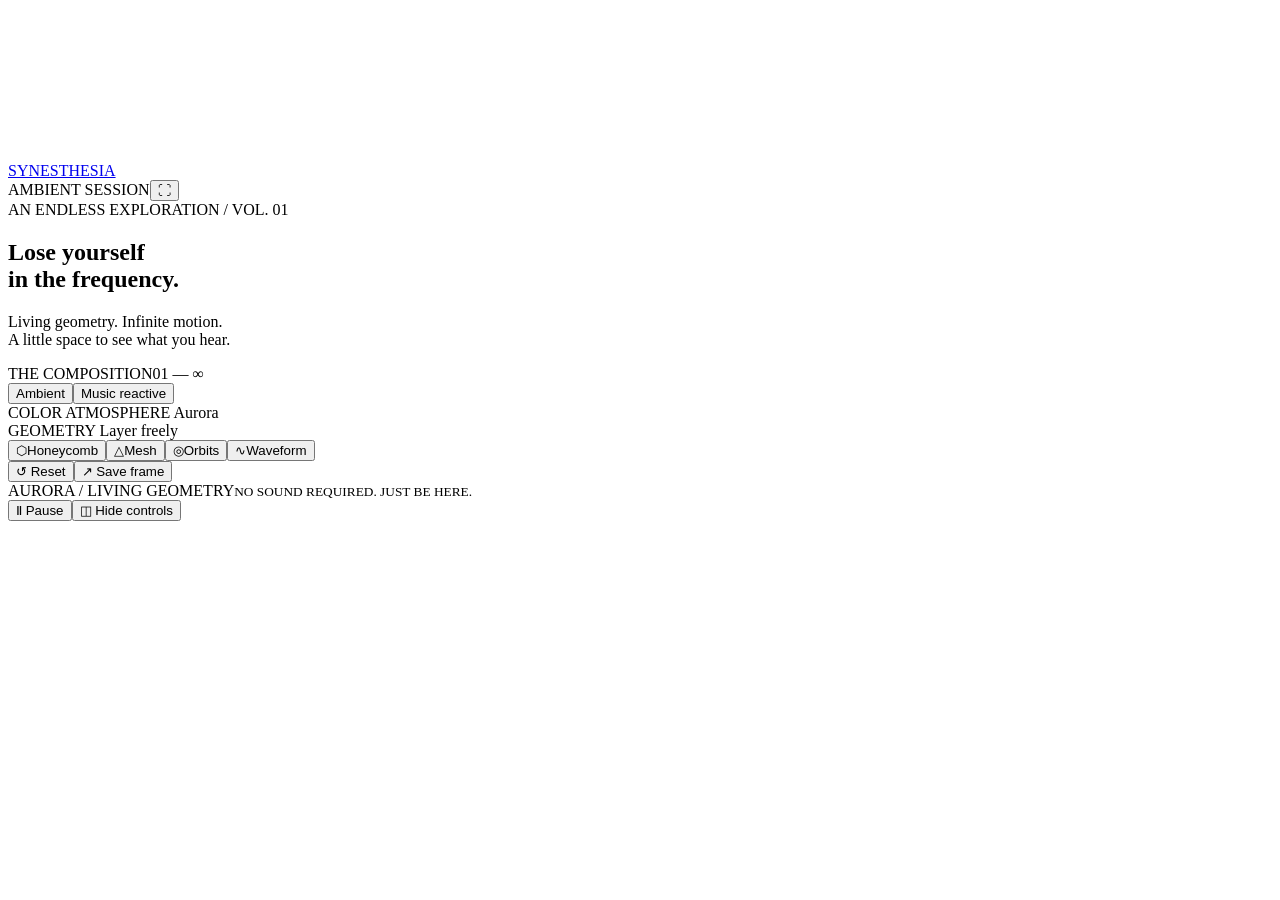
==== commit 03656ec1: "Quick edit" ====
--- a/index.html
+++ b/index.html
@@ -1,1370 +1,144 @@
 <!doctype html>
 <html lang="en">
-<head>
-<meta charset="utf-8">
-<meta name="viewport" content="width=device-width,initial-scale=1">
-<title>Synesthesia — Motion & Sound</title>
-
-<style>
-:root {
-    font-family: Arial, sans-serif;
-    color: #edf0e9;
-    background: #101310;
-    color-scheme: dark;
-    --accent: #d1edb2;
-    --muted: #9aaa94;
-    --border: #36412f;
-}
-* { box-sizing: border-box; }
-body { margin: 0; }
-header {
-    padding: 24px 4vw;
-    border-bottom: 1px solid var(--border);
-    letter-spacing: .16em;
-}
-header strong { font-size: 19px; }
-header small {
-    display: block;
-    color: var(--muted);
-    font-size: 9px;
-    margin-top: 8px;
-}
-main {
-    max-width: 1550px;
-    padding: 28px 4vw;
-    margin: auto;
-}
-h1 {
-    font-size: clamp(34px,4vw,56px);
-    font-weight: 400;
-    letter-spacing: -.05em;
-    margin: 10px 0;
-}
-p {
-    color: var(--muted);
-    font-size: 13px;
-    line-height: 1.6;
-}
-.layout {
-    display: grid;
-    grid-template-columns: 280px minmax(0,1fr);
-    gap: 24px;
-    margin-top: 28px;
-    align-items: start;
-}
-aside {
-    padding: 21px;
-    background: #191e18;
-    border: 1px solid var(--border);
-    border-radius: 12px;
-}
-h2 {
-    font-size: 10px;
-    letter-spacing: .13em;
-    color: #c5d4b9;
-    margin: 0 0 13px;
-}
-.section {
-    border-top: 1px solid var(--border);
-    padding-top: 20px;
-    margin-top: 20px;
-}
-button, input { font: inherit; }
-button, .file {
-    border: 1px solid #46523d;
-    background: #263121;
-    color: #e2ecd9;
-    border-radius: 7px;
-    padding: 10px 12px;
-    font-size: 12px;
-    cursor: pointer;
-}
-button:hover { background: #35482c; }
-button:disabled { opacity: .5; cursor: wait; }
-.primary, button.active {
-    background: var(--accent);
-    color: #17200f;
-}
-.sources { display: grid; gap: 8px; }
-.file { display: block; }
-.file input {
-    display: block;
-    width: 100%;
-    font-size: 10px;
-    margin-top: 8px;
-}
-.help { font-size: 11px; }
-.control {
-    display: block;
-    font-size: 11px;
-    color: #c2d0b8;
-    margin-top: 17px;
-}
-.control output { float: right; color: var(--accent); }
-input[type=range] {
-    display: block;
-    width: 100%;
-    margin-top: 9px;
-    accent-color: var(--accent);
-}
-.check {
-    font-size: 12px;
-    display: flex;
-    gap: 8px;
-    align-items: center;
-    margin-top: 14px;
-}
-.check input { accent-color: var(--accent); }
-#patterns {
-    display: grid;
-    grid-template-columns: 1fr 1fr;
-    gap: 7px;
-}
-#patterns button {
-    font-size: 11px;
-    padding: 10px 5px;
-}
-#palettes { display: flex; gap: 8px; flex-wrap: wrap; }
-#palettes button {
-    width: 33px;
-    height: 26px;
-    padding: 0;
-    border: 2px solid transparent;
-    border-radius: 20px;
-}
-#palettes .active { border-color: white; }
-.stage {
-    background: #05080e;
-    border: 1px solid var(--border);
-    border-radius: 12px;
-    overflow: hidden;
-    position: sticky;
-    top: 16px;
-    min-width: 0;
-}
-.toolbar {
-    display: flex;
-    align-items: center;
-    justify-content: space-between;
-    gap: 10px;
-    flex-wrap: wrap;
-    padding: 13px;
-    background: #171d16;
-    border-bottom: 1px solid var(--border);
-}
-#sceneName { font-size: 10px; letter-spacing: .13em; }
-.tools { display: flex; gap: 6px; flex-wrap: wrap; }
-.tools button { padding: 7px 9px; font-size: 11px; }
-.screen {
-    height: 65vh;
-    min-height: 370px;
-    max-height: 850px;
-}
-canvas { display: block; width: 100%; height: 100%; }
-.status {
-    padding: 13px 16px;
-    border-top: 1px solid var(--border);
-    background: #121910;
-    font-size: 11px;
-    color: #becdb4;
-    overflow-wrap: anywhere;
-}
-.meters { display: flex; gap: 12px; margin-top: 12px; }
-.meters > div { flex: 1; font-size: 9px; color: var(--muted); }
-.track { height: 3px; background: #303d2a; margin-top: 6px; }
-.fill { height: 100%; background: var(--accent); width: 0; }
-#error { font-size: 12px; color: #ffbc98; }
-#error:empty { display: none; }
-audio { width: 100%; height: 34px; margin-top: 12px; }
-.hidden-controls .layout { grid-template-columns: 1fr; }
-.hidden-controls aside { display: none; }
-.stage:fullscreen {
-    position: fixed;
-    inset: 0;
-    width: 100vw;
-    height: 100vh;
-    display: flex;
-    flex-direction: column;
-    border: 0;
-    border-radius: 0;
-}
-.stage:fullscreen .screen {
-    flex: 1;
-    height: auto;
-    min-height: 0;
-    max-height: none;
-}
-.stage:fullscreen .meters { display: none; }
-footer {
-    border-top: 1px solid var(--border);
-    margin-top: 28px;
-    padding-top: 18px;
-    font-size: 9px;
-    letter-spacing: .1em;
-    color: var(--muted);
-}
-[hidden] { display: none !important; }
-:focus-visible { outline: 2px solid var(--accent); outline-offset: 3px; }
-@media (max-width:740px) {
-    main { padding: 22px 16px; }
-    .layout { grid-template-columns: 1fr; }
-    .stage { order: 0; position: static; }
-    aside { order: 1; }
-    .screen { height: 52vh; min-height: 300px; }
-}
-</style>
-</head>
-
-<body>
-<header>
-    <strong>SYNESTHESIA</strong>
-    <small>MOTION & SOUND / GENERATIVE STUDIO</small>
-</header>
-
-<main>
-<h1>See what sound can become.</h1>
-<p>
-    Evolving geometry, shifting color, and motion shaped by music.
-    The ambient canvas starts automatically.
-</p>
-
-<div class="layout">
-    <aside id="sidebar">
-        <h2>01 / AUDIO SOURCE</h2>
-
-        <div class="sources">
-            <button id="capture" class="primary">
-                Capture tab / system audio
-            </button>
-            <button id="mic">Use microphone</button>
-
-            <label class="file">
-                Open a music file
-                <input id="file" type="file" accept="audio/*">
-            </label>
-
-            <button id="ambient">Ambient / disconnect</button>
+  <head>
+    <meta charset="utf-8" />
+    <meta name="viewport" content="width=device-width,initial-scale=1" />
+    <meta name="theme-color" content="#080c13" />
+    <link
+      rel="icon"
+      href="data:image/svg+xml,%3Csvg xmlns='http://www.w3.org/2000/svg' viewBox='0 0 32 32'%3E%3Crect width='32' height='32' rx='8' fill='%23080c13'/%3E%3Ccircle cx='16' cy='16' r='10' fill='none' stroke='%239de6bc'/%3E%3Cellipse cx='16' cy='16' rx='5' ry='10' fill='none' stroke='%235c9fdd'/%3E%3C/svg%3E"
+    />
+    <title>Synesthesia</title>
+    <link rel="stylesheet" href="studio.css" />
+  </head>
+  <body>
+    <canvas
+      id="art"
+      aria-label="Animated audio-reactive geometric composition"
+    ></canvas>
+    <div class="vignette"></div>
+    <header>
+      <a class="brand" href="/">SYNESTHESIA</a>
+      <div class="header-right">
+        <span class="live"
+          ><i></i><span id="modeLabel">AMBIENT SESSION</span></span
+        ><button
+          id="fullscreen"
+          title="Toggle fullscreen (F)"
+          aria-label="Toggle fullscreen"
+        >
+          ⛶
+        </button>
+      </div>
+    </header>
+    <main id="controls">
+      <section class="intro">
+        <div class="eyebrow">AN ENDLESS EXPLORATION / VOL. 01</div>
+        <h1>Lose yourself<br />in the frequency.</h1>
+        <p>
+          Living geometry. Infinite motion.<br />A little space to see what you
+          hear.
+        </p>
+      </section>
+      <aside class="panel">
+        <div class="panel-heading">
+          <span>THE COMPOSITION</span><span class="number">01 — ∞</span>
         </div>
-
-        <audio id="player" controls hidden></audio>
-
-        <p class="help">
-            For streaming music, start playback in another tab,
-            capture that tab, and enable <b>Share audio</b>.
-            Desktop-app capture requires a system-audio option
-            in the browser picker. Some sources cannot share audio.
-        </p>
-
-        <p id="error" role="alert"></p>
-
-        <div class="section">
-            <h2>02 / PATTERN SYSTEM</h2>
-            <div id="patterns"></div>
-
-            <label class="check">
-                <input id="auto" type="checkbox" checked>
-                Automatically evolve scenes
-            </label>
-
-            <label class="control">
-                Scene interval
-                <output id="intervalValue">24 s</output>
-                <input id="interval" type="range"
-                       min="10" max="60" value="24">
-            </label>
+        <div class="tabs" role="group" aria-label="Session mode">
+          <button id="ambient" class="selected" aria-pressed="true">
+            Ambient</button
+          ><button id="music" aria-pressed="false">Music reactive</button>
         </div>
-
-        <div class="section">
-            <h2>03 / COLOR & MOTION</h2>
-            <div id="palettes"></div>
-
-            <label class="control">
-                Motion speed
-                <output id="speedValue">1.0×</output>
-                <input id="speed" type="range"
-                       min=".2" max="2.5" step=".1" value="1">
-            </label>
-
-            <label class="control">
-                Pattern density
-                <output id="densityValue">1.0×</output>
-                <input id="density" type="range"
-                       min=".5" max="1.6" step=".1" value="1">
-            </label>
-
-            <label class="control">
-                Audio sensitivity
-                <output id="sensitivityValue">1.0×</output>
-                <input id="sensitivity" type="range"
-                       min=".3" max="3" step=".1" value="1">
-            </label>
-
-            <p class="help">
-                M: controls · F: fullscreen · N: next scene ·
-                Space: pause visuals
-            </p>
+        <div id="audioPanel" hidden>
+          <label class="upload" for="file"
+            ><span>＋ Add your music</span
+            ><small>MP3, WAV, FLAC, M4A · stays on your device</small></label
+          ><input id="file" type="file" accept="audio/*" hidden />
+          <div class="source-buttons">
+            <button id="microphone">◉ Microphone</button
+            ><button id="disconnect" hidden>Disconnect</button>
+          </div>
+          <div id="player" hidden>
+            <div id="trackName"></div>
+            <div class="transport">
+              <button id="play" aria-label="Play audio">▶</button
+              ><input
+                id="seek"
+                type="range"
+                min="0"
+                max="100"
+                step="0.1"
+                value="0"
+                aria-label="Track position"
+              /><span id="time">0:00</span
+              ><button id="loop" aria-pressed="true" title="Loop track">
+                ↻
+              </button>
+            </div>
+            <label class="volume"
+              >Volume<input
+                id="volume"
+                type="range"
+                min="0"
+                max="1"
+                step="0.01"
+                value="0.7"
+            /></label>
+          </div>
+          <p id="audioStatus" role="status">
+            Choose a track or connect your microphone.
+          </p>
+          <div class="meters">
+            <span>LOW<i id="bassMeter"></i></span
+            ><span>MID<i id="midMeter"></i></span
+            ><span>HIGH<i id="highMeter"></i></span>
+          </div>
         </div>
-    </aside>
-
-    <section class="stage" id="stage">
-        <div class="toolbar">
-            <span id="sceneName">HONEYCOMB / LIVE CANVAS</span>
-
-            <div class="tools">
-                <button id="evolve">Evolve ↗</button>
-                <button id="pause">Pause</button>
-                <button id="menu"
-                        aria-expanded="true"
-                        aria-controls="sidebar">
-                    Hide controls
-                </button>
-                <button id="fullscreen">Fullscreen</button>
-            </div>
+        <div class="field-title">
+          COLOR ATMOSPHERE <span id="paletteName">Aurora</span>
         </div>
-
-        <div class="screen" id="screen">
-            <canvas id="canvas"
-                    aria-label="Live procedural visualizer"></canvas>
+        <div
+          id="palettes"
+          class="palettes"
+          role="group"
+          aria-label="Color palette"
+        ></div>
+        <div class="field-title">GEOMETRY <span>Layer freely</span></div>
+        <div class="patterns">
+          <button data-pattern="honeycomb" class="selected" aria-pressed="true">
+            ⬡<span>Honeycomb</span></button
+          ><button data-pattern="mesh" class="selected" aria-pressed="true">
+            △<span>Mesh</span></button
+          ><button data-pattern="orbits" class="selected" aria-pressed="true">
+            ◎<span>Orbits</span></button
+          ><button data-pattern="wave" aria-pressed="false">
+            ∿<span>Waveform</span>
+          </button>
         </div>
-
-        <div class="status">
-            <span id="status" role="status">
-                Ambient · no audio connected
-            </span>
-
-            <div class="meters">
-                <div>
-                    BASS
-                    <div class="track">
-                        <div class="fill" id="bassMeter"></div>
-                    </div>
-                </div>
-                <div>
-                    MIDS
-                    <div class="track">
-                        <div class="fill" id="midMeter"></div>
-                    </div>
-                </div>
-                <div>
-                    TREBLE
-                    <div class="track">
-                        <div class="fill" id="highMeter"></div>
-                    </div>
-                </div>
-            </div>
+        <div id="sliders"></div>
+        <div class="panel-footer">
+          <button id="reset">↺ Reset</button
+          ><button id="snapshot">↗ Save frame</button>
         </div>
-    </section>
-</div>
-
-<footer>
-    DRAWN WITH MATHEMATICS. MOVED BY MUSIC. ·
-    LOCAL ANALYSIS · NO AI OR ACCOUNT REQUIRED
-</footer>
-</main>
-
-<script>
-'use strict';
-
-const $ = id => document.getElementById(id);
-const canvas = $('canvas');
-const c = canvas.getContext('2d');
-const player = $('player');
-const TAU = Math.PI * 2;
-
-const names = [
-    'Honeycomb',
-    'Triangle mesh',
-    'Orbital drift',
-    'Shape current',
-    'Liquid lines',
-    'Radial spectrum'
-];
-
-const palettes = [
-    [155, 190, 275],
-    [95, 135, 175],
-    [5, 28, 55],
-    [185, 220, 265],
-    [0, 70, 150, 210, 285, 330]
-];
-
-const paletteNames = [
-    'Aurora', 'Console', 'Ember', 'Ocean', 'Prism'
-];
-
-let W = 800;
-let H = 600;
-let D = 1;
-let t = 0;
-let last = 0;
-let paused = false;
-let speed = 1;
-let density = 1;
-let sensitivity = 1;
-let interval = 24;
-let clock = 0;
-let palette = 0;
-let oldPalette = 0;
-let paletteMix = 1;
-let transition = null;
-
-const buffer = document.createElement('canvas');
-const bc = buffer.getContext('2d');
-
-const clamp = (v, a, b) => Math.max(a, Math.min(b, v));
-const smooth = v => v * v * (3 - 2 * v);
-
-function rng(seed) {
-    return () => {
-        seed = (seed + 0x6D2B79F5) >>> 0;
-        let n = Math.imul(seed ^ (seed >>> 15), seed | 1);
-        n ^= n + Math.imul(n ^ (n >>> 7), n | 61);
-        return ((n ^ (n >>> 14)) >>> 0) / 4294967296;
-    };
-}
-
-function makeScene(type) {
-    const random = rng(
-        crypto.getRandomValues(new Uint32Array(1))[0]
-    );
-
-    const s = {
-        type,
-        random,
-        phase: random() * TAU,
-        spacing: 40 + random() * 25,
-        tilt: random(),
-        objects: [],
-        emit: 0
-    };
-
-    for (let i = 0; i < 30; i++) {
-        s.objects.push(makeObject(s, true));
-    }
-
-    return s;
-}
-
-function makeObject(s, initial = false) {
-    const r = s.random;
-    const life = 6 + r() * 8;
-
-    return {
-        x: r(),
-        y: initial ? r() : 1.1,
-        age: initial ? r() * life : 0,
-        life,
-        size: 12 + r() * 55,
-        vx: (r() - .5) * .04,
-        vy: -.035 - r() * .06,
-        rotation: r() * TAU,
-        spin: (r() - .5) * .6,
-        a: [0, 3, 4, 6][Math.floor(r() * 4)],
-        b: [0, 3, 4, 6][Math.floor(r() * 4)],
-        h: r() * 5
-    };
-}
-
-let scene = makeScene(0);
-
-function resize() {
-    const box = canvas.getBoundingClientRect();
-
-    W = Math.max(1, box.width);
-    H = Math.max(1, box.height);
-    D = Math.min(devicePixelRatio || 1, 1.6);
-
-    let frozen;
-
-    if (paused) {
-        frozen = document.createElement('canvas');
-        frozen.width = canvas.width;
-        frozen.height = canvas.height;
-        frozen.getContext('2d').drawImage(canvas, 0, 0);
-    }
-
-    canvas.width = buffer.width = Math.round(W * D);
-    canvas.height = buffer.height = Math.round(H * D);
-
-    if (frozen) {
-        c.drawImage(frozen, 0, 0, canvas.width, canvas.height);
-    }
-}
-
-function color(index, alpha = .6, light = 62) {
-    const get = p => {
-        const list = palettes[p];
-        const i = (
-            (Math.floor(index) % list.length) + list.length
-        ) % list.length;
-
-        return list[i];
-    };
-
-    const a = get(oldPalette);
-    const b = get(palette);
-    const difference = ((b - a + 540) % 360) - 180;
-    const hue = a + difference * smooth(paletteMix) + t * 3;
-
-    return `hsla(${hue},85%,${light}%,${clamp(alpha, 0, 1)})`;
-}
-
-function path(ctx, points, width, stroke) {
-    ctx.beginPath();
-    ctx.moveTo(...points[0]);
-
-    for (let i = 1; i < points.length; i++) {
-        ctx.lineTo(...points[i]);
-    }
-
-    ctx.lineWidth = width;
-    ctx.strokeStyle = stroke;
-    ctx.stroke();
-}
-
-function radius(n, angle) {
-    if (!n) return 1;
-
-    const sector = TAU / n;
-
-    return Math.cos(Math.PI / n) / Math.cos(
-        ((angle + Math.PI / n) % sector + sector) % sector -
-        Math.PI / n
-    );
-}
-
-function shape(ctx, a, b, size, mix, rotation = 0) {
-    ctx.beginPath();
-
-    for (let i = 0; i <= 48; i++) {
-        const angle = i / 48 * TAU;
-        const r = size * (
-            radius(a, angle) * (1 - mix) +
-            radius(b, angle) * mix
-        );
-
-        const x = Math.cos(angle + rotation) * r;
-        const y = Math.sin(angle + rotation) * r;
-
-        if (i) ctx.lineTo(x, y);
-        else ctx.moveTo(x, y);
-    }
-
-    ctx.closePath();
-}
-
-function update(s, dt, f) {
-    // Shapes spawn even without music or detected beats.
-    s.emit += dt * speed * (3 + f.high * 7);
-
-    while (s.emit >= 1) {
-        s.emit--;
-
-        if (s.objects.length < 140) {
-            s.objects.push(makeObject(s));
-        }
-    }
-
-    for (const o of s.objects) {
-        o.age += dt * speed;
-
-        o.x += (
-            o.vx + Math.sin(t * .5 + o.h) * .012
-        ) * dt * speed;
-
-        o.y += o.vy * dt * speed;
-        o.rotation += o.spin * dt * speed;
-    }
-
-    s.objects = s.objects.filter(
-        o => o.age < o.life && o.y > -.3
-    );
-}
-
-function paint(ctx, s, f) {
-    const r = s.spacing / density;
-    const phase = s.phase;
-
-    if (s.type === 0) {
-        // Breathing honeycomb.
-        for (let x = -2; x < W / (r * 1.5) + 2; x++) {
-            for (let y = -2; y < H / (r * 1.732) + 2; y++) {
-                const wave = Math.sin(
-                    x * .45 + y * .3 - t * .8 + phase
-                );
-
-                const px = x * r * 1.5 +
-                    Math.sin(y * .6 + t * .65) *
-                    r * (.18 + f.mid * .3);
-
-                const py = (y + (x % 2) * .5) * r * 1.732 +
-                    Math.cos(x * .5 - t * .55) *
-                    r * (.2 + f.bass * .4);
-
-                ctx.save();
-                ctx.translate(px, py);
-
-                shape(
-                    ctx, 6, 0,
-                    r * (.72 + .1 * wave + f.bass * .12),
-                    (.5 + .5 * Math.sin(t * .18 + x * .13)) *
-                    s.tilt * .55
-                );
-
-                ctx.fillStyle = color(x + y, .035);
-                ctx.fill();
-
-                ctx.strokeStyle = color(
-                    x + y,
-                    .3 + .15 * wave + f.high * .2
-                );
-
-                ctx.lineWidth = .8 + f.bass * 1.5;
-                ctx.stroke();
-                ctx.restore();
-            }
-        }
-    } else if (s.type === 1) {
-        // Connected triangular mesh.
-        const step = r * 1.5;
-
-        const point = (x, y) => [
-            x + Math.sin(y * .005 + t * .6 + phase) *
-                step * (.18 + f.mid * .4),
-
-            y + Math.sin(x * .006 - t * .65) *
-                step * (.22 + f.bass * .5)
-        ];
-
-        for (let row = -2; row < H / (step * .866) + 2; row++) {
-            for (let col = -2; col < W / step + 2; col++) {
-                const x = (col + (row % 2) * .5) * step;
-                const y = row * step * .866;
-
-                const p = point(x, y);
-                const a = point(x + step, y);
-                const b = point(x + step * .5, y + step * .866);
-
-                const pulse = .5 + .5 * Math.sin(
-                    col * .3 + row * .5 - t
-                );
-
-                ctx.beginPath();
-                ctx.moveTo(...p);
-                ctx.lineTo(...a);
-                ctx.lineTo(...b);
-                ctx.closePath();
-
-                ctx.fillStyle = color(col - row, .025 + pulse * .06);
-                ctx.fill();
-
-                ctx.strokeStyle = color(row, .22 + pulse * .25);
-                ctx.lineWidth = .7 + f.high;
-                ctx.stroke();
-            }
-        }
-    } else if (s.type === 2) {
-        // Moving orbital rings.
-        const m = Math.min(W, H);
-        const count = Math.round(30 * density);
-
-        const cx = W * (.5 + Math.sin(t * .16 + phase) * .12);
-        const cy = H * (.5 + Math.cos(t * .21) * .1);
-
-        ctx.save();
-        ctx.translate(cx, cy);
-        ctx.rotate(t * .09 + s.tilt);
-
-        for (let j = 0; j < count; j++) {
-            const points = [];
-
-            const base = m * (.08 + j / count * .44) *
-                (1 + f.bass * .15);
-
-            for (let i = 0; i <= 100; i++) {
-                const angle = i / 100 * TAU;
-
-                const q = base + Math.sin(
-                    angle * (3 + Math.round(s.tilt * 4)) +
-                    t * .8 + j * .12
-                ) * m * (.009 + f.mid * .022);
-
-                points.push([
-                    Math.cos(angle) * q,
-                    Math.sin(angle) * q *
-                        (.5 + .25 * Math.sin(t * .12 + phase))
-                ]);
-            }
-
-            path(ctx, points, .8 + f.high, color(j, .45));
-        }
-
-        ctx.restore();
-    } else if (s.type === 3) {
-        // Continuously generated, morphing shapes.
-        for (const o of s.objects) {
-            const opacity = Math.sin(
-                Math.min(1, o.age / o.life) * Math.PI
-            );
-
-            const mix = smooth(
-                .5 + .5 * Math.sin(o.age * .7 + o.h)
-            );
-
-            ctx.save();
-            ctx.translate(o.x * W, o.y * H);
-
-            shape(
-                ctx, o.a, o.b,
-                o.size * (.65 + f.bass * .65) * Math.sqrt(density),
-                mix,
-                o.rotation
-            );
-
-            ctx.fillStyle = color(o.h, opacity * .08);
-            ctx.fill();
-
-            ctx.strokeStyle = color(o.h, opacity * .75);
-            ctx.lineWidth = 1 + f.mid * 2;
-            ctx.stroke();
-            ctx.restore();
-        }
-    } else if (s.type === 4) {
-        // Luminous wave bundles.
-        const bands = 4 + Math.round(s.tilt * 3);
-        const threads = Math.round(8 * density);
-
-        for (let b = 0; b < bands; b++) {
-            for (let k = 0; k < threads; k++) {
-                const points = [];
-
-                for (let x = -10; x < W + 12; x += 8) {
-                    const y = H * .5 +
-                        (b - (bands - 1) / 2) * H * .065 +
-
-                        Math.sin(
-                            x * .004 * (1 + b * .13) +
-                            t * (.4 + b * .08) + phase + b
-                        ) * H * (.12 + f.bass * .16) +
-
-                        Math.sin(x * .01 - t * .8 + b) *
-                            H * (.02 + f.mid * .04) +
-
-                        (k - threads / 2) * 2.3;
-
-                    points.push([x, y]);
-                }
-
-                path(
-                    ctx,
-                    points,
-                    .85 + f.high * 1.2,
-                    color(b, .35 + f.level * .2)
-                );
-            }
-        }
-    } else {
-        // Radial FFT spectrum, with ambient motion when disconnected.
-        const m = Math.min(W, H);
-        const base = m * (.14 + f.bass * .025);
-
-        for (let i = 0; i < 128; i++) {
-            const index = i < 64 ? i : 127 - i;
-
-            const v = audio.live
-                ? audio.spec[index]
-                : .15 + .22 * (
-                    .5 + .5 * Math.sin(index * .17 + t * 1.3)
-                );
-
-            const angle = i / 128 * TAU + t * .1;
-            const length = 4 + v * m * .27;
-
-            path(ctx, [
-                [
-                    W / 2 + Math.cos(angle) * base,
-                    H / 2 + Math.sin(angle) * base
-                ],
-                [
-                    W / 2 + Math.cos(angle) * (base + length),
-                    H / 2 + Math.sin(angle) * (base + length)
-                ]
-            ], Math.max(1, m / 220), color(i / 20, .45 + v * .5));
-        }
-    }
-}
-
-function change(type) {
-    if (transition) scene = transition.to;
-
-    transition = {
-        from: scene,
-        to: makeScene((type + names.length) % names.length),
-        age: 0
-    };
-
-    clock = 0;
-
-    const selected = transition.to.type;
-
-    $('sceneName').textContent =
-        names[selected].toUpperCase() + ' / LIVE CANVAS';
-
-    for (const button of $('patterns').children) {
-        button.classList.toggle(
-            'active',
-            Number(button.dataset.type) === selected
-        );
-    }
-}
-
-function selected() {
-    return transition ? transition.to.type : scene.type;
-}
-
-// Audio input and analysis.
-// Only local files are routed to the app's speakers.
-const audio = {
-    live: false,
-    kind: 'ambient',
-    name: 'Ambient',
-    stream: null,
-    node: null,
-    url: null,
-    request: 0,
-    silent: 0,
-    peak: .18,
-    f: { bass: 0, mid: 0, high: 0, level: 0 },
-    spec: new Float32Array(64)
-};
-
-async function initAudio() {
-    if (!audio.ctx) {
-        const AC = window.AudioContext || window.webkitAudioContext;
-
-        if (!AC) {
-            throw Error('Web Audio is unavailable in this browser.');
-        }
-
-        audio.ctx = new AC();
-        audio.an = audio.ctx.createAnalyser();
-        audio.an.fftSize = 2048;
-        audio.an.smoothingTimeConstant = .45;
-
-        audio.bins = new Uint8Array(audio.an.frequencyBinCount);
-        audio.wave = new Float32Array(audio.an.fftSize);
-
-        audio.output = audio.ctx.createGain();
-        audio.output.gain.value = 0;
-
-        audio.an.connect(audio.output);
-        audio.output.connect(audio.ctx.destination);
-
-        audio.fileNode = audio.ctx.createMediaElementSource(player);
-    }
-
-    await audio.ctx.resume();
-
-    if (audio.ctx.state !== 'running') {
-        throw Error('Audio is suspended. Click the source button again.');
-    }
-}
-
-function cleanup() {
-    if (audio.stream) {
-        for (const track of audio.stream.getTracks()) {
-            track.onended = null;
-            track.stop();
-        }
-    }
-
-    if (audio.node) audio.node.disconnect();
-    if (audio.output) audio.output.gain.value = 0;
-
-    player.pause();
-    player.removeAttribute('src');
-    player.load();
-    player.hidden = true;
-
-    if (audio.url) URL.revokeObjectURL(audio.url);
-
-    audio.stream = null;
-    audio.node = null;
-    audio.url = null;
-    audio.live = false;
-    audio.kind = 'ambient';
-    audio.name = 'Ambient';
-    audio.silent = 0;
-    audio.peak = .18;
-    audio.spec.fill(0);
-
-    for (const key in audio.f) audio.f[key] = 0;
-}
-
-function attach(node, kind, name, stream = null) {
-    cleanup();
-
-    audio.node = node;
-    audio.kind = kind;
-    audio.name = name;
-    audio.stream = stream;
-    audio.live = true;
-
-    node.connect(audio.an);
-    audio.output.gain.value = kind === 'file' ? 1 : 0;
-
-    if (stream) {
-        for (const track of stream.getTracks()) {
-            track.onended = () => {
-                if (audio.stream === stream) {
-                    audio.request++;
-                    cleanup();
-                }
-            };
-        }
-    }
-}
-
-let pending = false;
-
-async function connect(kind, file) {
-    if (pending) return;
-
-    pending = true;
-    $('error').textContent = '';
-
-    const ticket = ++audio.request;
-    let incoming;
-
-    try {
-        if (kind === 'capture') {
-            if (!navigator.mediaDevices?.getDisplayMedia) {
-                throw Error(
-                    'Capture needs a supported desktop browser ' +
-                    'and localhost or HTTPS.'
-                );
-            }
-
-            // Invoke directly from the click to retain user activation.
-            incoming = await navigator.mediaDevices.getDisplayMedia({
-                video: true,
-                audio: {
-                    echoCancellation: false,
-                    noiseSuppression: false,
-                    autoGainControl: false
-                },
-                systemAudio: 'include',
-                selfBrowserSurface: 'exclude'
-            });
-
-            if (!incoming.getAudioTracks().length) {
-                throw Error(
-                    'No audio track was shared. ' +
-                    'Choose a tab and enable Share audio.'
-                );
-            }
-        } else if (kind === 'mic') {
-            if (!navigator.mediaDevices?.getUserMedia) {
-                throw Error(
-                    'Microphone access needs localhost or HTTPS.'
-                );
-            }
-
-            incoming = await navigator.mediaDevices.getUserMedia({
-                audio: {
-                    echoCancellation: false,
-                    noiseSuppression: false,
-                    autoGainControl: false
-                }
-            });
-        }
-
-        if (ticket !== audio.request) {
-            incoming?.getTracks().forEach(track => track.stop());
-            return;
-        }
-
-        await initAudio();
-
-        if (ticket !== audio.request) {
-            incoming?.getTracks().forEach(track => track.stop());
-            return;
-        }
-
-        if (kind === 'file') {
-            attach(audio.fileNode, 'file', file.name);
-
-            audio.url = URL.createObjectURL(file);
-            player.src = audio.url;
-            player.hidden = false;
-
-            try {
-                await player.play();
-            } catch (error) {
-                if (ticket === audio.request) cleanup();
-
-                throw Error(
-                    'This file could not play. ' +
-                    'Try a supported MP3 or WAV file.'
-                );
-            }
-        } else {
-            const stream = new MediaStream(incoming.getAudioTracks());
-
-            attach(
-                audio.ctx.createMediaStreamSource(stream),
-                kind,
-                kind === 'mic' ? 'Microphone' : 'Shared tab / system audio',
-                incoming
-            );
-        }
-    } catch (error) {
-        incoming?.getTracks().forEach(track => track.stop());
-
-        $('error').textContent = error.name === 'NotAllowedError'
-            ? 'Permission declined or sharing cancelled. ' +
-              'Your previous source is unchanged.'
-            : error.message;
-    } finally {
-        pending = false;
-    }
-}
-
-function sampleAudio(dt) {
-    if (!audio.live) return audio.f;
-
-    audio.an.getByteFrequencyData(audio.bins);
-    audio.an.getFloatTimeDomainData(audio.wave);
-
-    const hz = audio.ctx.sampleRate / audio.an.fftSize;
-
-    const average = (low, high) => {
-        let sum = 0;
-        let count = 0;
-
-        for (
-            let i = Math.max(1, Math.floor(low / hz));
-            i < Math.min(audio.bins.length, Math.ceil(high / hz));
-            i++
-        ) {
-            sum += audio.bins[i];
-            count++;
-        }
-
-        return count ? sum / count / 255 : 0;
-    };
-
-    let power = 0;
-
-    for (const value of audio.wave) {
-        power += value * value;
-    }
-
-    audio.silent = Math.sqrt(power / audio.wave.length) < .0008
-        ? audio.silent + dt
-        : 0;
-
-    const values = {
-        bass: average(30, 180),
-        mid: average(180, 2500),
-        high: average(2500, 12000)
-    };
-
-    audio.peak = Math.max(
-        .12,
-        ...Object.values(values),
-        audio.peak * Math.exp(-dt * .08)
-    );
-
-    for (const key of ['bass', 'mid', 'high']) {
-        const target = Math.min(
-            1,
-            values[key] / audio.peak * sensitivity
-        );
-
-        const response = target > audio.f[key] ? 22 : 6;
-
-        audio.f[key] += (
-            target - audio.f[key]
-        ) * (1 - Math.exp(-dt * response));
-    }
-
-    audio.f.level = (
-        audio.f.bass + audio.f.mid + audio.f.high
-    ) / 3;
-
-    for (let i = 0; i < 64; i++) {
-        const low = 35 * Math.pow(400, i / 64);
-        const high = 35 * Math.pow(400, (i + 1) / 64);
-
-        const target = Math.min(
-            1,
-            average(low, Math.max(high, low + hz)) /
-                audio.peak * sensitivity
-        );
-
-        audio.spec[i] += (
-            target - audio.spec[i]
-        ) * (1 - Math.exp(-dt * 20));
-    }
-
-    return audio.f;
-}
-
-let uiTime = 0;
-
-function frame(now) {
-    const dt = Math.min(
-        .05,
-        Math.max(0, (now - last) / 1000 || .016)
-    );
-
-    last = now;
-
-    const real = sampleAudio(dt);
-
-    if (!paused) {
-        t += dt * speed;
-        clock += dt;
-        paletteMix = Math.min(1, paletteMix + dt * .35);
-
-        const f = audio.live ? real : {
-            bass: .12 + .1 * Math.sin(t * .7) ** 2,
-            mid: .12,
-            high: .08,
-            level: .12
-        };
-
-        if ($('auto').checked && clock > interval && !transition) {
-            change(
-                selected() + 1 +
-                Math.floor(Math.random() * (names.length - 1))
-            );
-        }
-
-        c.setTransform(D, 0, 0, D, 0, 0);
-        c.globalAlpha = 1;
-        c.fillStyle = '#05080e';
-        c.fillRect(0, 0, W, H);
-
-        const haze = c.createRadialGradient(
-            W / 2, H / 2, 1,
-            W / 2, H / 2, Math.max(W, H) * .65
-        );
-
-        haze.addColorStop(0, color(0, .12, 25));
-        haze.addColorStop(1, 'rgba(0,0,0,0)');
-
-        c.fillStyle = haze;
-        c.fillRect(0, 0, W, H);
-
-        if (transition) {
-            transition.age += dt;
-
-            const mix = smooth(
-                Math.min(1, transition.age / 4)
-            );
-
-            update(transition.from, dt, f);
-            update(transition.to, dt, f);
-
-            c.globalAlpha = 1 - mix;
-            paint(c, transition.from, f);
-
-            bc.setTransform(D, 0, 0, D, 0, 0);
-            bc.clearRect(0, 0, W, H);
-            paint(bc, transition.to, f);
-
-            c.globalAlpha = mix;
-            c.drawImage(buffer, 0, 0, W, H);
-            c.globalAlpha = 1;
-
-            if (transition.age >= 4) {
-                scene = transition.to;
-                transition = null;
-            }
-        } else {
-            update(scene, dt, f);
-            paint(c, scene, f);
-        }
-    }
-
-    if (now - uiTime > 150) {
-        uiTime = now;
-
-        let message = audio.live
-            ? audio.name + ' · listening'
-            : 'Ambient · no audio connected';
-
-        if (audio.live && audio.silent > 2) {
-            message = audio.name +
-                ' · connected, but no audible signal detected';
-        }
-
-        if (audio.kind === 'file' && player.paused) {
-            message = audio.name +
-                (player.ended ? ' · ended' : ' · paused');
-        }
-
-        $('status').textContent = message;
-
-        for (const key of ['bass', 'mid', 'high']) {
-            $(key + 'Meter').style.width =
-                (audio.live ? real[key] * 100 : 0) + '%';
-        }
-    }
-
-    requestAnimationFrame(frame);
-}
-
-// Build the pattern buttons.
-for (let i = 0; i < names.length; i++) {
-    const button = document.createElement('button');
-
-    button.textContent = names[i];
-    button.dataset.type = i;
-
-    if (!i) button.classList.add('active');
-
-    button.onclick = () => {
-        $('auto').checked = false;
-        change(i);
-    };
-
-    $('patterns').appendChild(button);
-}
-
-// Build the palette buttons.
-for (let i = 0; i < palettes.length; i++) {
-    const button = document.createElement('button');
-
-    button.title = paletteNames[i];
-    button.setAttribute('aria-label', paletteNames[i]);
-
-    button.style.background = 'linear-gradient(90deg,' +
-        palettes[i].map(
-            hue => `hsl(${hue},80%,55%)`
-        ).join(',') + ')';
-
-    if (!i) button.classList.add('active');
-
-    button.onclick = () => {
-        oldPalette = palette;
-        palette = i;
-        paletteMix = 0;
-
-        for (const other of $('palettes').children) {
-            other.classList.toggle('active', other === button);
-        }
-    };
-
-    $('palettes').appendChild(button);
-}
-
-$('capture').onclick = () => connect('capture');
-$('mic').onclick = () => connect('mic');
-
-$('file').onchange = event => {
-    if (event.target.files[0]) {
-        connect('file', event.target.files[0]);
-    }
-
-    event.target.value = '';
-};
-
-$('ambient').onclick = () => {
-    audio.request++;
-    cleanup();
-    $('error').textContent = '';
-};
-
-for (const id of ['speed', 'density', 'sensitivity', 'interval']) {
-    $(id).oninput = event => {
-        const value = Number(event.target.value);
-
-        if (id === 'speed') speed = value;
-        if (id === 'density') density = value;
-        if (id === 'sensitivity') sensitivity = value;
-        if (id === 'interval') interval = value;
-
-        $(id + 'Value').textContent = id === 'interval'
-            ? value + ' s'
-            : value.toFixed(1) + '×';
-    };
-}
-
-$('auto').onchange = () => clock = 0;
-$('evolve').onclick = () => change(selected());
-
-$('pause').onclick = () => {
-    paused = !paused;
-    $('pause').textContent = paused ? 'Resume' : 'Pause';
-};
-
-$('menu').onclick = () => {
-    const hidden = document.body.classList.toggle('hidden-controls');
-
-    $('menu').textContent = hidden
-        ? 'Show controls'
-        : 'Hide controls';
-
-    $('menu').setAttribute('aria-expanded', String(!hidden));
-};
-
-$('fullscreen').onclick = async () => {
-    try {
-        if (document.fullscreenElement) {
-            await document.exitFullscreen();
-        } else {
-            await $('stage').requestFullscreen();
-        }
-    } catch (error) {
-        $('error').textContent = 'Fullscreen is unavailable here.';
-    }
-};
-
-addEventListener('keydown', event => {
-    if (
-        event.ctrlKey || event.metaKey || event.altKey ||
-        ['INPUT', 'BUTTON', 'SELECT', 'TEXTAREA', 'AUDIO']
-            .includes(event.target.tagName)
-    ) {
-        return;
-    }
-
-    const key = event.key.toLowerCase();
-
-    if (key === 'm') $('menu').click();
-    if (key === 'f') $('fullscreen').click();
-    if (key === 'n') change(selected() + 1);
-
-    if (key === ' ') {
-        event.preventDefault();
-        $('pause').click();
-    }
-});
-
-document.addEventListener('fullscreenchange', () => {
-    $('fullscreen').textContent = document.fullscreenElement
-        ? 'Exit fullscreen'
-        : 'Fullscreen';
-
-    resize();
-});
-
-document.addEventListener('visibilitychange', () => {
-    last = performance.now();
-});
-
-addEventListener('pagehide', () => {
-    audio.request++;
-    cleanup();
-});
-
-new ResizeObserver(resize).observe($('screen'));
-
-resize();
-requestAnimationFrame(frame);
-</script>
-</body>
-</html>+      </aside>
+    </main>
+    <footer>
+      <div class="scene-label">
+        <span class="tiny-line"></span>
+        <div>
+          <span id="sceneName">AURORA / LIVING GEOMETRY</span
+          ><small id="sessionStatus">NO SOUND REQUIRED. JUST BE HERE.</small>
+        </div>
+      </div>
+      <div class="bottom-actions">
+        <button id="pause" aria-pressed="false">Ⅱ Pause</button
+        ><button id="hide" title="Hide controls (H)">◫ Hide controls</button>
+      </div>
+    </footer>
+    <button id="show" hidden>◫ Show controls</button>
+    <div id="toast" role="status"></div>
+    <audio id="audio" loop></audio>
+    <script src="engine.js"></script>
+    <script src="studio.js"></script>
+  </body>
+</html>
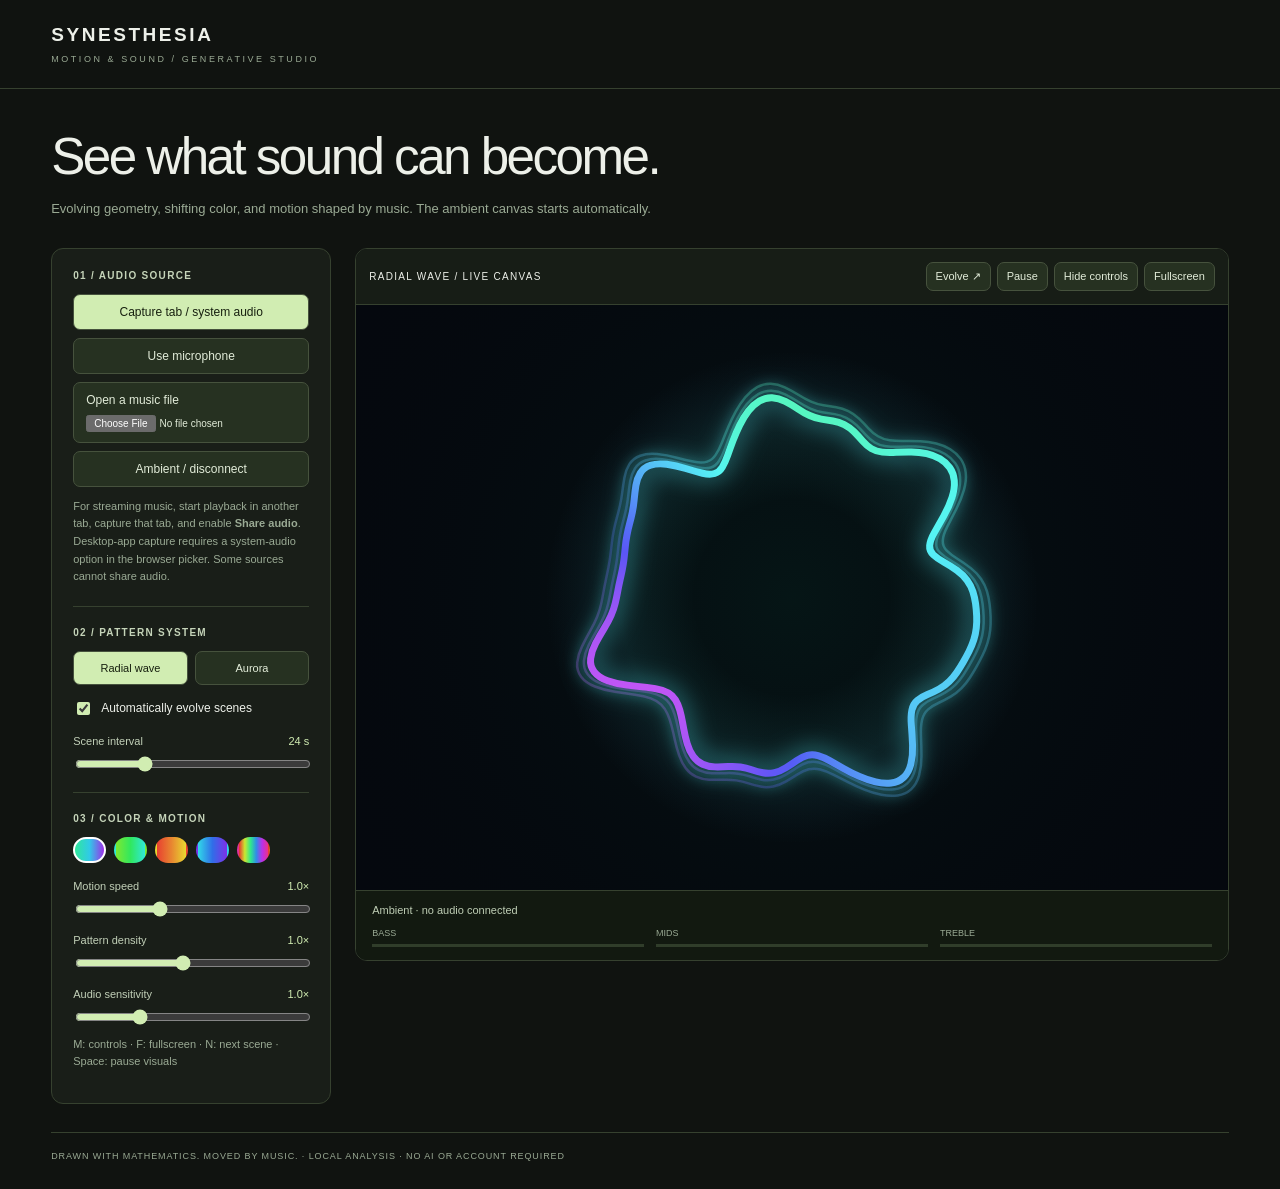
==== commit 6e71c16c: "Changes to Radial and Angular Wave Rendering" ====
--- a/index.html
+++ b/index.html
@@ -1,144 +1,1557 @@
 <!doctype html>
 <html lang="en">
   <head>
-    <meta charset="utf-8" />
-    <meta name="viewport" content="width=device-width,initial-scale=1" />
-    <meta name="theme-color" content="#080c13" />
-    <link
-      rel="icon"
-      href="data:image/svg+xml,%3Csvg xmlns='http://www.w3.org/2000/svg' viewBox='0 0 32 32'%3E%3Crect width='32' height='32' rx='8' fill='%23080c13'/%3E%3Ccircle cx='16' cy='16' r='10' fill='none' stroke='%239de6bc'/%3E%3Cellipse cx='16' cy='16' rx='5' ry='10' fill='none' stroke='%235c9fdd'/%3E%3C/svg%3E"
-    />
-    <title>Synesthesia</title>
-    <link rel="stylesheet" href="studio.css" />
-  </head>
-  <body>
-    <canvas
-      id="art"
-      aria-label="Animated audio-reactive geometric composition"
-    ></canvas>
-    <div class="vignette"></div>
+  <meta charset="utf-8">
+  <meta name="viewport" content="width=device-width,initial-scale=1">
+  <title>Synesthesia — Motion & Sound</title>
+
+  <style>
+    :root {
+        font-family: Arial, sans-serif;
+        color: #edf0e9;
+        background: #101310;
+        color-scheme: dark;
+        --accent: #d1edb2;
+        --muted: #9aaa94;
+        --border: #36412f;
+    }
+    * { box-sizing: border-box; }
+    body { margin: 0; }
+    header {
+        padding: 24px 4vw;
+        border-bottom: 1px solid var(--border);
+        letter-spacing: .16em;
+    }
+    header strong { font-size: 19px; }
+    header small {
+        display: block;
+        color: var(--muted);
+        font-size: 9px;
+        margin-top: 8px;
+    }
+    main {
+        max-width: 1550px;
+        padding: 28px 4vw;
+        margin: auto;
+    }
+    h1 {
+        font-size: clamp(34px,4vw,56px);
+        font-weight: 400;
+        letter-spacing: -.05em;
+        margin: 10px 0;
+    }
+    p {
+        color: var(--muted);
+        font-size: 13px;
+        line-height: 1.6;
+    }
+    .layout {
+        display: grid;
+        grid-template-columns: 280px minmax(0,1fr);
+        gap: 24px;
+        margin-top: 28px;
+        align-items: start;
+    }
+    aside {
+        padding: 21px;
+        background: #191e18;
+        border: 1px solid var(--border);
+        border-radius: 12px;
+    }
+    h2 {
+        font-size: 10px;
+        letter-spacing: .13em;
+        color: #c5d4b9;
+        margin: 0 0 13px;
+    }
+    .section {
+        border-top: 1px solid var(--border);
+        padding-top: 20px;
+        margin-top: 20px;
+    }
+    button, input { font: inherit; }
+    button, .file {
+        border: 1px solid #46523d;
+        background: #263121;
+        color: #e2ecd9;
+        border-radius: 7px;
+        padding: 10px 12px;
+        font-size: 12px;
+        cursor: pointer;
+    }
+    button:hover { background: #35482c; }
+    button:disabled { opacity: .5; cursor: wait; }
+    .primary, button.active {
+        background: var(--accent);
+        color: #17200f;
+    }
+    .sources { display: grid; gap: 8px; }
+    .file { display: block; }
+    .file input {
+        display: block;
+        width: 100%;
+        font-size: 10px;
+        margin-top: 8px;
+    }
+    .help { font-size: 11px; }
+    .control {
+        display: block;
+        font-size: 11px;
+        color: #c2d0b8;
+        margin-top: 17px;
+    }
+    .control output { float: right; color: var(--accent); }
+    input[type=range] {
+        display: block;
+        width: 100%;
+        margin-top: 9px;
+        accent-color: var(--accent);
+    }
+    .check {
+        font-size: 12px;
+        display: flex;
+        gap: 8px;
+        align-items: center;
+        margin-top: 14px;
+    }
+    .check input { accent-color: var(--accent); }
+    #patterns {
+        display: grid;
+        grid-template-columns: 1fr 1fr;
+        gap: 7px;
+    }
+    #patterns button {
+        font-size: 11px;
+        padding: 10px 5px;
+    }
+    #palettes { display: flex; gap: 8px; flex-wrap: wrap; }
+    #palettes button {
+        width: 33px;
+        height: 26px;
+        padding: 0;
+        border: 2px solid transparent;
+        border-radius: 20px;
+    }
+    #palettes .active { border-color: white; }
+    .stage {
+        background: #05080e;
+        border: 1px solid var(--border);
+        border-radius: 12px;
+        overflow: hidden;
+        position: sticky;
+        top: 16px;
+        min-width: 0;
+    }
+    .toolbar {
+        display: flex;
+        align-items: center;
+        justify-content: space-between;
+        gap: 10px;
+        flex-wrap: wrap;
+        padding: 13px;
+        background: #171d16;
+        border-bottom: 1px solid var(--border);
+    }
+    #sceneName { font-size: 10px; letter-spacing: .13em; }
+    .tools { display: flex; gap: 6px; flex-wrap: wrap; }
+    .tools button { padding: 7px 9px; font-size: 11px; }
+    .screen {
+        height: 65vh;
+        min-height: 370px;
+        max-height: 850px;
+    }
+    canvas { display: block; width: 100%; height: 100%; }
+    .status {
+        padding: 13px 16px;
+        border-top: 1px solid var(--border);
+        background: #121910;
+        font-size: 11px;
+        color: #becdb4;
+        overflow-wrap: anywhere;
+    }
+    .meters { display: flex; gap: 12px; margin-top: 12px; }
+    .meters > div { flex: 1; font-size: 9px; color: var(--muted); }
+    .track { height: 3px; background: #303d2a; margin-top: 6px; }
+    .fill { height: 100%; background: var(--accent); width: 0; }
+    #error { font-size: 12px; color: #ffbc98; }
+    #error:empty { display: none; }
+    audio { width: 100%; height: 34px; margin-top: 12px; }
+    .hidden-controls .layout { grid-template-columns: 1fr; }
+    .hidden-controls aside { display: none; }
+    .stage:fullscreen {
+        position: fixed;
+        inset: 0;
+        width: 100vw;
+        height: 100vh;
+        display: flex;
+        flex-direction: column;
+        border: 0;
+        border-radius: 0;
+    }
+    .stage:fullscreen .screen {
+        flex: 1;
+        height: auto;
+        min-height: 0;
+        max-height: none;
+    }
+    .stage:fullscreen .meters { display: none; }
+    footer {
+        border-top: 1px solid var(--border);
+        margin-top: 28px;
+        padding-top: 18px;
+        font-size: 9px;
+        letter-spacing: .1em;
+        color: var(--muted);
+    }
+    [hidden] { display: none !important; }
+    :focus-visible { outline: 2px solid var(--accent); outline-offset: 3px; }
+    @media (max-width:740px) {
+        main { padding: 22px 16px; }
+        .layout { grid-template-columns: 1fr; }
+        .stage { order: 0; position: static; }
+        aside { order: 1; }
+        .screen { height: 52vh; min-height: 300px; }
+    }
+    </style>
+    </head>
+
+    <body>
     <header>
-      <a class="brand" href="/">SYNESTHESIA</a>
-      <div class="header-right">
-        <span class="live"
-          ><i></i><span id="modeLabel">AMBIENT SESSION</span></span
-        ><button
-          id="fullscreen"
-          title="Toggle fullscreen (F)"
-          aria-label="Toggle fullscreen"
-        >
-          ⛶
-        </button>
-      </div>
+        <strong>SYNESTHESIA</strong>
+        <small>MOTION & SOUND / GENERATIVE STUDIO</small>
     </header>
-    <main id="controls">
-      <section class="intro">
-        <div class="eyebrow">AN ENDLESS EXPLORATION / VOL. 01</div>
-        <h1>Lose yourself<br />in the frequency.</h1>
-        <p>
-          Living geometry. Infinite motion.<br />A little space to see what you
-          hear.
-        </p>
-      </section>
-      <aside class="panel">
-        <div class="panel-heading">
-          <span>THE COMPOSITION</span><span class="number">01 — ∞</span>
-        </div>
-        <div class="tabs" role="group" aria-label="Session mode">
-          <button id="ambient" class="selected" aria-pressed="true">
-            Ambient</button
-          ><button id="music" aria-pressed="false">Music reactive</button>
-        </div>
-        <div id="audioPanel" hidden>
-          <label class="upload" for="file"
-            ><span>＋ Add your music</span
-            ><small>MP3, WAV, FLAC, M4A · stays on your device</small></label
-          ><input id="file" type="file" accept="audio/*" hidden />
-          <div class="source-buttons">
-            <button id="microphone">◉ Microphone</button
-            ><button id="disconnect" hidden>Disconnect</button>
-          </div>
-          <div id="player" hidden>
-            <div id="trackName"></div>
-            <div class="transport">
-              <button id="play" aria-label="Play audio">▶</button
-              ><input
-                id="seek"
-                type="range"
-                min="0"
-                max="100"
-                step="0.1"
-                value="0"
-                aria-label="Track position"
-              /><span id="time">0:00</span
-              ><button id="loop" aria-pressed="true" title="Loop track">
-                ↻
-              </button>
+
+    <main>
+    <h1>See what sound can become.</h1>
+    <p>
+        Evolving geometry, shifting color, and motion shaped by music.
+        The ambient canvas starts automatically.
+    </p>
+
+    <div class="layout">
+        <aside id="sidebar">
+            <h2>01 / AUDIO SOURCE</h2>
+
+            <div class="sources">
+                <button id="capture" class="primary">
+                    Capture tab / system audio
+                </button>
+                <button id="mic">Use microphone</button>
+
+                <label class="file">
+                    Open a music file
+                    <input id="file" type="file" accept="audio/*">
+                </label>
+
+                <button id="ambient">Ambient / disconnect</button>
             </div>
-            <label class="volume"
-              >Volume<input
-                id="volume"
-                type="range"
-                min="0"
-                max="1"
-                step="0.01"
-                value="0.7"
-            /></label>
-          </div>
-          <p id="audioStatus" role="status">
-            Choose a track or connect your microphone.
-          </p>
-          <div class="meters">
-            <span>LOW<i id="bassMeter"></i></span
-            ><span>MID<i id="midMeter"></i></span
-            ><span>HIGH<i id="highMeter"></i></span>
-          </div>
-        </div>
-        <div class="field-title">
-          COLOR ATMOSPHERE <span id="paletteName">Aurora</span>
-        </div>
-        <div
-          id="palettes"
-          class="palettes"
-          role="group"
-          aria-label="Color palette"
-        ></div>
-        <div class="field-title">GEOMETRY <span>Layer freely</span></div>
-        <div class="patterns">
-          <button data-pattern="honeycomb" class="selected" aria-pressed="true">
-            ⬡<span>Honeycomb</span></button
-          ><button data-pattern="mesh" class="selected" aria-pressed="true">
-            △<span>Mesh</span></button
-          ><button data-pattern="orbits" class="selected" aria-pressed="true">
-            ◎<span>Orbits</span></button
-          ><button data-pattern="wave" aria-pressed="false">
-            ∿<span>Waveform</span>
-          </button>
-        </div>
-        <div id="sliders"></div>
-        <div class="panel-footer">
-          <button id="reset">↺ Reset</button
-          ><button id="snapshot">↗ Save frame</button>
-        </div>
-      </aside>
+
+            <audio id="player" controls hidden></audio>
+
+            <p class="help">
+                For streaming music, start playback in another tab,
+                capture that tab, and enable <b>Share audio</b>.
+                Desktop-app capture requires a system-audio option
+                in the browser picker. Some sources cannot share audio.
+            </p>
+
+            <p id="error" role="alert"></p>
+
+            <div class="section">
+                <h2>02 / PATTERN SYSTEM</h2>
+                <div id="patterns"></div>
+
+                <label class="check">
+                    <input id="auto" type="checkbox" checked>
+                    Automatically evolve scenes
+                </label>
+
+                <label class="control">
+                    Scene interval
+                    <output id="intervalValue">24 s</output>
+                    <input id="interval" type="range"
+                          min="10" max="60" value="24">
+                </label>
+            </div>
+
+            <div class="section">
+                <h2>03 / COLOR & MOTION</h2>
+                <div id="palettes"></div>
+
+                <label class="control">
+                    Motion speed
+                    <output id="speedValue">1.0×</output>
+                    <input id="speed" type="range"
+                          min=".2" max="2.5" step=".1" value="1">
+                </label>
+
+                <label class="control">
+                    Pattern density
+                    <output id="densityValue">1.0×</output>
+                    <input id="density" type="range"
+                          min=".5" max="1.6" step=".1" value="1">
+                </label>
+
+                <label class="control">
+                    Audio sensitivity
+                    <output id="sensitivityValue">1.0×</output>
+                    <input id="sensitivity" type="range"
+                          min=".3" max="3" step=".1" value="1">
+                </label>
+
+                <p class="help">
+                    M: controls · F: fullscreen · N: next scene ·
+                    Space: pause visuals
+                </p>
+            </div>
+        </aside>
+
+        <section class="stage" id="stage">
+            <div class="toolbar">
+                <span id="sceneName">RADIAL WAVE / LIVE CANVAS</span>
+
+                <div class="tools">
+                    <button id="evolve">Evolve ↗</button>
+                    <button id="pause">Pause</button>
+                    <button id="menu"
+                            aria-expanded="true"
+                            aria-controls="sidebar">
+                        Hide controls
+                    </button>
+                    <button id="fullscreen">Fullscreen</button>
+                </div>
+            </div>
+
+            <div class="screen" id="screen">
+                <canvas id="canvas"
+                        aria-label="Live procedural visualizer"></canvas>
+            </div>
+
+            <div class="status">
+                <span id="status" role="status">
+                    Ambient · no audio connected
+                </span>
+
+                <div class="meters">
+                    <div>
+                        BASS
+                        <div class="track">
+                            <div class="fill" id="bassMeter"></div>
+                        </div>
+                    </div>
+                    <div>
+                        MIDS
+                        <div class="track">
+                            <div class="fill" id="midMeter"></div>
+                        </div>
+                    </div>
+                    <div>
+                        TREBLE
+                        <div class="track">
+                            <div class="fill" id="highMeter"></div>
+                        </div>
+                    </div>
+                </div>
+            </div>
+        </section>
+    </div>
+
+    <footer>
+        DRAWN WITH MATHEMATICS. MOVED BY MUSIC. ·
+        LOCAL ANALYSIS · NO AI OR ACCOUNT REQUIRED
+    </footer>
     </main>
-    <footer>
-      <div class="scene-label">
-        <span class="tiny-line"></span>
-        <div>
-          <span id="sceneName">AURORA / LIVING GEOMETRY</span
-          ><small id="sessionStatus">NO SOUND REQUIRED. JUST BE HERE.</small>
-        </div>
-      </div>
-      <div class="bottom-actions">
-        <button id="pause" aria-pressed="false">Ⅱ Pause</button
-        ><button id="hide" title="Hide controls (H)">◫ Hide controls</button>
-      </div>
-    </footer>
-    <button id="show" hidden>◫ Show controls</button>
-    <div id="toast" role="status"></div>
-    <audio id="audio" loop></audio>
-    <script src="engine.js"></script>
-    <script src="studio.js"></script>
+
+    <script>
+    'use strict';
+
+    const $ = id => document.getElementById(id);
+    const canvas = $('canvas');
+    const c = canvas.getContext('2d');
+    const player = $('player');
+    const TAU = Math.PI * 2;
+
+    const names = ['Radial wave', 'Aurora'];
+
+    const palettes = [
+        [155, 190, 275],
+        [95, 135, 175],
+        [5, 28, 55],
+        [185, 220, 265],
+        [0, 70, 150, 210, 285, 330]
+    ];
+
+    const paletteNames = [
+        'Aurora', 'Console', 'Ember', 'Ocean', 'Prism'
+    ];
+
+    let W = 800;
+    let H = 600;
+    let D = 1;
+    let t = 0;
+    let last = 0;
+    let paused = false;
+    let speed = 1;
+    let density = 1;
+    let sensitivity = 1;
+    let interval = 24;
+    let clock = 0;
+    let palette = 0;
+    let oldPalette = 0;
+    let paletteMix = 1;
+    let transition = null;
+
+    const buffer = document.createElement('canvas');
+    const bc = buffer.getContext('2d');
+
+    const clamp = (v, a, b) => Math.max(a, Math.min(b, v));
+    const smooth = v => v * v * (3 - 2 * v);
+
+    function rng(seed) {
+        return () => {
+            seed = (seed + 0x6D2B79F5) >>> 0;
+            let n = Math.imul(seed ^ (seed >>> 15), seed | 1);
+            n ^= n + Math.imul(n ^ (n >>> 7), n | 61);
+            return ((n ^ (n >>> 14)) >>> 0) / 4294967296;
+        };
+    }
+
+    function makeScene(type) {
+        const random = rng(
+            crypto.getRandomValues(new Uint32Array(1))[0]
+        );
+
+        const s = {
+            type,
+            random,
+            phase: random() * TAU,
+            spacing: 40 + random() * 25,
+            tilt: random(),
+            objects: [],
+            emit: 0
+        };
+
+        for (let i = 0; i < 30; i++) {
+            s.objects.push(makeObject(s, true));
+        }
+
+        return s;
+    }
+
+    function makeObject(s, initial = false) {
+        const r = s.random;
+        const life = 6 + r() * 8;
+
+        return {
+            x: r(),
+            y: initial ? r() : 1.1,
+            age: initial ? r() * life : 0,
+            life,
+            size: 12 + r() * 55,
+            vx: (r() - .5) * .04,
+            vy: -.035 - r() * .06,
+            rotation: r() * TAU,
+            spin: (r() - .5) * .6,
+            a: [0, 3, 4, 6][Math.floor(r() * 4)],
+            b: [0, 3, 4, 6][Math.floor(r() * 4)],
+            h: r() * 5
+        };
+    }
+
+    let scene = makeScene(0);
+
+    function resize() {
+        const box = canvas.getBoundingClientRect();
+
+        W = Math.max(1, box.width);
+        H = Math.max(1, box.height);
+        D = Math.min(devicePixelRatio || 1, 1.6);
+
+        let frozen;
+
+        if (paused) {
+            frozen = document.createElement('canvas');
+            frozen.width = canvas.width;
+            frozen.height = canvas.height;
+            frozen.getContext('2d').drawImage(canvas, 0, 0);
+        }
+
+        canvas.width = buffer.width = Math.round(W * D);
+        canvas.height = buffer.height = Math.round(H * D);
+
+        if (frozen) {
+            c.drawImage(frozen, 0, 0, canvas.width, canvas.height);
+        }
+    }
+
+    function color(index, alpha = .6, light = 62) {
+        const get = p => {
+            const list = palettes[p];
+            const i = (
+                (Math.floor(index) % list.length) + list.length
+            ) % list.length;
+
+            return list[i];
+        };
+
+        const a = get(oldPalette);
+        const b = get(palette);
+        const difference = ((b - a + 540) % 360) - 180;
+        const hue = a + difference * smooth(paletteMix) + t * 3;
+
+        return `hsla(${hue},85%,${light}%,${clamp(alpha, 0, 1)})`;
+    }
+
+    function path(ctx, points, width, stroke) {
+        ctx.beginPath();
+        ctx.moveTo(...points[0]);
+
+        for (let i = 1; i < points.length; i++) {
+            ctx.lineTo(...points[i]);
+        }
+
+        ctx.lineWidth = width;
+        ctx.strokeStyle = stroke;
+        ctx.stroke();
+    }
+
+    function radius(n, angle) {
+        if (!n) return 1;
+
+        const sector = TAU / n;
+
+        return Math.cos(Math.PI / n) / Math.cos(
+            ((angle + Math.PI / n) % sector + sector) % sector -
+            Math.PI / n
+        );
+    }
+
+    function shape(ctx, a, b, size, mix, rotation = 0) {
+        ctx.beginPath();
+
+        for (let i = 0; i <= 48; i++) {
+            const angle = i / 48 * TAU;
+            const r = size * (
+                radius(a, angle) * (1 - mix) +
+                radius(b, angle) * mix
+            );
+
+            const x = Math.cos(angle + rotation) * r;
+            const y = Math.sin(angle + rotation) * r;
+
+            if (i) ctx.lineTo(x, y);
+            else ctx.moveTo(x, y);
+        }
+
+        ctx.closePath();
+    }
+
+    function update(s, dt, f) {
+        // Shapes spawn even without music or detected beats.
+        s.emit += dt * speed * (3 + f.high * 7);
+
+        while (s.emit >= 1) {
+            s.emit--;
+
+            if (s.objects.length < 140) {
+                s.objects.push(makeObject(s));
+            }
+        }
+
+        for (const o of s.objects) {
+            o.age += dt * speed;
+
+            o.x += (
+                o.vx + Math.sin(t * .5 + o.h) * .012
+            ) * dt * speed;
+
+            o.y += o.vy * dt * speed;
+            o.rotation += o.spin * dt * speed;
+        }
+
+        s.objects = s.objects.filter(
+            o => o.age < o.life && o.y > -.3
+        );
+    }
+
+    // Interpolate smoothly between neighboring palette colors.
+    function flowingHue(position) {
+        const sample = paletteIndex => {
+            const list = palettes[paletteIndex];
+
+            const scaled = (
+                (position % 1 + 1) % 1
+            ) * list.length;
+
+            const index = Math.floor(scaled);
+            const mix = smooth(scaled - index);
+
+            const a = list[index];
+            const b = list[(index + 1) % list.length];
+
+            return a + (
+                ((b - a + 540) % 360) - 180
+            ) * mix;
+        };
+
+        const a = sample(oldPalette);
+        const b = sample(palette);
+
+        return a + (
+            ((b - a + 540) % 360) - 180
+        ) * smooth(paletteMix) + t * 4;
+    }
+
+    function waveColor(position, alpha = 1, light = 65) {
+        return `hsla(
+            ${flowingHue(position)},
+            90%,
+            ${light}%,
+            ${alpha}
+        )`;
+    }
+
+    // Draw a closed, curved outline rather than separate bars.
+    function closedWave(ctx, points) {
+        const midpoint = (a, b) => [
+            (a[0] + b[0]) / 2,
+            (a[1] + b[1]) / 2
+        ];
+
+        ctx.beginPath();
+
+        ctx.moveTo(
+            ...midpoint(points[points.length - 1], points[0])
+        );
+
+        for (let i = 0; i < points.length; i++) {
+            const next = points[(i + 1) % points.length];
+
+            ctx.quadraticCurveTo(
+                ...points[i],
+                ...midpoint(points[i], next)
+            );
+        }
+
+        ctx.closePath();
+    }
+
+    function paint(ctx, s, f) {
+      ctx.save();
+
+      const m = Math.min(W, H);
+
+      if (s.type === 0) {
+          // RADIAL WAVE:
+          // Larger, slower, and driven by smoothed frequency energy.
+          // The raw waveform component that caused jitter is removed.
+
+          const N = Math.round(96 * density);
+
+          if (!s.ring || s.ring.length !== N) {
+              s.ring = new Float32Array(N);
+          }
+
+          const now = performance.now() / 1000;
+
+          const dt = Math.min(
+              .05,
+              Math.max(0, now - (s.ringTime ?? now))
+          );
+
+          s.ringTime = now;
+
+          // Lower values produce slower, smoother following.
+          const follow = 1 - Math.exp(-dt * 9);
+
+          for (let i = 0; i < N; i++) {
+              const u = i / N;
+
+              const mirrored = u < .5
+                  ? u * 2
+                  : (1 - u) * 2;
+
+              const center = Math.min(
+                  63,
+                  Math.floor(mirrored * 63)
+              );
+
+              let energy = 0;
+
+              // Average a wider band instead of reacting to single bins.
+              for (let k = -6; k <= 6; k++) {
+                  energy += audio.spec[
+                      clamp(center + k, 0, 63)
+                  ];
+              }
+
+              const target = audio.live
+                  ? energy / 13
+                  : .12 + .06 * Math.sin(
+                      u * TAU * 3 + t * .35
+                  );
+
+              s.ring[i] += (
+                  target - s.ring[i]
+              ) * follow;
+          }
+
+          const base = m * (.25 + f.level * .045);
+
+          ctx.translate(W / 2, H / 2);
+
+          const gradient = ctx.createConicGradient(
+              -Math.PI / 2, 0, 0
+          );
+
+          for (let i = 0; i <= 48; i++) {
+              gradient.addColorStop(
+                  i / 48,
+                  waveColor(i / 48)
+              );
+          }
+
+          const halo = ctx.createRadialGradient(
+              0, 0, base * .65,
+              0, 0, base * 1.65
+          );
+
+          halo.addColorStop(0, waveColor(.15, 0));
+
+          halo.addColorStop(
+              .5,
+              waveColor(.2, .08 + f.level * .07)
+          );
+
+          halo.addColorStop(1, waveColor(.4, 0));
+
+          ctx.fillStyle = halo;
+          ctx.fillRect(-W / 2, -H / 2, W, H);
+
+          for (let layer = 2; layer >= 0; layer--) {
+              const points = [];
+
+              for (let i = 0; i < N; i++) {
+                  const angle = i / N * TAU - Math.PI / 2;
+
+                  // Smooth neighboring points around the circle too.
+                  let energy = 0;
+
+                  for (let k = -3; k <= 3; k++) {
+                      energy += s.ring[(i + k + N) % N];
+                  }
+
+                  energy /= 7;
+
+                  // Bring out quieter frequency changes without abrupt clipping.
+                  energy = Math.sqrt(Math.max(0, energy));
+
+                  const displacement = m * (
+                    // Stronger response to frequency energy.
+                    energy * .15 +
+
+                    // Large rolling waves.
+                    Math.sin(
+                        angle * 7 - t * 1.1 + s.phase
+                    ) * (.02 + f.bass * .07) +
+
+                    // A second wave moving in the opposite direction.
+                    Math.cos(
+                        angle * 11 + t * .8
+                    ) * (.012 + f.mid * .03) +
+
+                    // Smaller ripples.
+                    Math.sin(
+                        angle * 17 - t * 1.5
+                    ) * (.003 + f.high * .012)
+                  );
+
+                  // Leave room for larger waves without hitting the canvas edges.
+                  const radius = clamp(
+                      base + layer * m * .012 + displacement,
+                      m * .12,
+                      m * .45
+                  );
+                  points.push([
+                      Math.cos(angle) * radius,
+                      Math.sin(angle) * radius
+                  ]);
+              }
+
+              ctx.save();
+
+              closedWave(ctx, points);
+
+              ctx.strokeStyle = gradient;
+              ctx.globalAlpha *= layer === 0 ? 1 : .28;
+
+              ctx.lineWidth = layer === 0
+              ? 6 + f.level * 8
+              : 2.5;
+
+              ctx.shadowColor = waveColor(.2, .8);
+              ctx.shadowBlur = layer === 0 ? 24 : 10;
+
+              ctx.stroke();
+              ctx.restore();
+          }
+      } else {
+          // AURORA:
+          // An animated plasma/cloud field, not individual line bundles.
+
+          const width = 170;
+          const height = Math.max(
+              60,
+              Math.round(width * H / W)
+          );
+
+          if (
+              !s.cloud ||
+              s.cloud.width !== width ||
+              s.cloud.height !== height
+          ) {
+              s.cloud = document.createElement('canvas');
+              s.cloud.width = width;
+              s.cloud.height = height;
+
+              s.cloudContext = s.cloud.getContext('2d');
+
+              s.cloudPixels = s.cloudContext.createImageData(
+                  width,
+                  height
+              );
+
+              s.bloom = document.createElement('canvas');
+              s.bloom.width = width;
+              s.bloom.height = height;
+
+              s.bloomContext = s.bloom.getContext('2d');
+          }
+
+          // Build a smooth color lookup once per frame.
+          const palette = [];
+
+          for (let i = 0; i < 256; i++) {
+              const hue = (
+                  (flowingHue(i / 256) % 360) + 360
+              ) % 360 / 60;
+
+              const x = 1 - Math.abs(hue % 2 - 1);
+
+              let rgb;
+
+              if (hue < 1) rgb = [1, x, 0];
+              else if (hue < 2) rgb = [x, 1, 0];
+              else if (hue < 3) rgb = [0, 1, x];
+              else if (hue < 4) rgb = [0, x, 1];
+              else if (hue < 5) rgb = [x, 0, 1];
+              else rgb = [1, 0, x];
+
+              palette.push(
+                  rgb.map(value => 25 + value * 230)
+              );
+          }
+
+          const data = s.cloudPixels.data;
+          const time = t * .35;
+          const aspect = W / H;
+          const frequency = .7 + density * .3;
+
+          for (let y = 0; y < height; y++) {
+              for (let x = 0; x < width; x++) {
+                  const nx = (x / width - .5) * aspect * 2;
+                  const ny = (y / height - .5) * 2;
+
+                  // Warp the coordinates before generating the light field.
+                  const px = nx + .4 * Math.sin(
+                      ny * 2.2 + time + s.phase
+                  );
+
+                  const py = ny + .35 * Math.sin(
+                      nx * 1.8 - time * .8
+                  );
+
+                  const a = Math.sin(
+                      (px * 2.5 + py * 1.5) *
+                      frequency + time
+                  );
+
+                  const b = Math.sin(
+                      (py * 4.2 - px * 1.7) *
+                      frequency - time * 1.2
+                  );
+
+                  const d = Math.sin(
+                      (px * px + py * py) * 2.2 -
+                      time * 1.6
+                  );
+
+                  const field = a * .5 + b * .3 + d * .2;
+
+                  const ridge = Math.exp(
+                      -field * field * (5 + f.mid * 3)
+                  );
+
+                  const falloff = Math.exp(
+                      -.24 * (nx * nx + ny * ny)
+                  );
+
+                  const light =
+                      Math.pow(ridge, 2) *
+                      falloff *
+                      (.45 + f.level * .5);
+
+                  const huePosition = (
+                      .5 + a * .18 + b * .15 +
+                      time * .035
+                  ) % 1;
+
+                  const rgb = palette[
+                      Math.floor(
+                          (huePosition + 1) % 1 * 255
+                      )
+                  ];
+
+                  const index = (y * width + x) * 4;
+
+                  data[index] = 3 + rgb[0] * light;
+                  data[index + 1] = 5 + rgb[1] * light;
+                  data[index + 2] = 9 + rgb[2] * light;
+                  data[index + 3] = 255;
+              }
+          }
+
+          s.cloudContext.putImageData(
+              s.cloudPixels,
+              0,
+              0
+          );
+
+          // Render the glow at a small resolution to limit the work.
+          s.bloomContext.clearRect(0, 0, width, height);
+          s.bloomContext.filter = 'blur(6px)';
+          s.bloomContext.drawImage(s.cloud, 0, 0);
+
+          ctx.imageSmoothingEnabled = true;
+          ctx.imageSmoothingQuality = 'high';
+
+          ctx.drawImage(
+              s.bloom,
+              -W * .02,
+              -H * .02,
+              W * 1.04,
+              H * 1.04
+          );
+
+          ctx.globalAlpha *= .85;
+          ctx.drawImage(s.cloud, 0, 0, W, H);
+      }
+
+      ctx.restore();
+  }
+
+    function change(type) {
+        if (transition) scene = transition.to;
+
+        transition = {
+            from: scene,
+            to: makeScene((type + names.length) % names.length),
+            age: 0
+        };
+
+        clock = 0;
+
+        const selected = transition.to.type;
+
+        $('sceneName').textContent =
+            names[selected].toUpperCase() + ' / LIVE CANVAS';
+
+        for (const button of $('patterns').children) {
+            button.classList.toggle(
+                'active',
+                Number(button.dataset.type) === selected
+            );
+        }
+    }
+
+    function selected() {
+        return transition ? transition.to.type : scene.type;
+    }
+
+    // Audio input and analysis.
+    // Only local files are routed to the app's speakers.
+    const audio = {
+        live: false,
+        kind: 'ambient',
+        name: 'Ambient',
+        stream: null,
+        node: null,
+        url: null,
+        request: 0,
+        silent: 0,
+        peak: .18,
+        f: { bass: 0, mid: 0, high: 0, level: 0 },
+        spec: new Float32Array(64)
+    };
+
+    async function initAudio() {
+        if (!audio.ctx) {
+            const AC = window.AudioContext || window.webkitAudioContext;
+
+            if (!AC) {
+                throw Error('Web Audio is unavailable in this browser.');
+            }
+
+            audio.ctx = new AC();
+            audio.an = audio.ctx.createAnalyser();
+            audio.an.fftSize = 2048;
+            audio.an.smoothingTimeConstant = .45;
+
+            audio.bins = new Uint8Array(audio.an.frequencyBinCount);
+            audio.wave = new Float32Array(audio.an.fftSize);
+
+            audio.output = audio.ctx.createGain();
+            audio.output.gain.value = 0;
+
+            audio.an.connect(audio.output);
+            audio.output.connect(audio.ctx.destination);
+
+            audio.fileNode = audio.ctx.createMediaElementSource(player);
+        }
+
+        await audio.ctx.resume();
+
+        if (audio.ctx.state !== 'running') {
+            throw Error('Audio is suspended. Click the source button again.');
+        }
+    }
+
+    function cleanup() {
+        if (audio.stream) {
+            for (const track of audio.stream.getTracks()) {
+                track.onended = null;
+                track.stop();
+            }
+        }
+
+        if (audio.node) audio.node.disconnect();
+        if (audio.output) audio.output.gain.value = 0;
+
+        player.pause();
+        player.removeAttribute('src');
+        player.load();
+        player.hidden = true;
+
+        if (audio.url) URL.revokeObjectURL(audio.url);
+
+        audio.stream = null;
+        audio.node = null;
+        audio.url = null;
+        audio.live = false;
+        audio.kind = 'ambient';
+        audio.name = 'Ambient';
+        audio.silent = 0;
+        audio.peak = .18;
+        audio.spec.fill(0);
+        audio.trace?.fill(0);
+
+        for (const key in audio.f) audio.f[key] = 0;
+    }
+
+    function attach(node, kind, name, stream = null) {
+        cleanup();
+
+        audio.node = node;
+        audio.kind = kind;
+        audio.name = name;
+        audio.stream = stream;
+        audio.live = true;
+
+        node.connect(audio.an);
+        audio.output.gain.value = kind === 'file' ? 1 : 0;
+
+        if (stream) {
+            for (const track of stream.getTracks()) {
+                track.onended = () => {
+                    if (audio.stream === stream) {
+                        audio.request++;
+                        cleanup();
+                    }
+                };
+            }
+        }
+    }
+
+    let pending = false;
+
+    async function connect(kind, file) {
+        if (pending) return;
+
+        pending = true;
+        $('error').textContent = '';
+
+        const ticket = ++audio.request;
+        let incoming;
+
+        try {
+            if (kind === 'capture') {
+                if (!navigator.mediaDevices?.getDisplayMedia) {
+                    throw Error(
+                        'Capture needs a supported desktop browser ' +
+                        'and localhost or HTTPS.'
+                    );
+                }
+
+                // Invoke directly from the click to retain user activation.
+                incoming = await navigator.mediaDevices.getDisplayMedia({
+                    video: true,
+                    audio: {
+                        echoCancellation: false,
+                        noiseSuppression: false,
+                        autoGainControl: false
+                    },
+                    systemAudio: 'include',
+                    selfBrowserSurface: 'exclude'
+                });
+
+                if (!incoming.getAudioTracks().length) {
+                    throw Error(
+                        'No audio track was shared. ' +
+                        'Choose a tab and enable Share audio.'
+                    );
+                }
+            } else if (kind === 'mic') {
+                if (!navigator.mediaDevices?.getUserMedia) {
+                    throw Error(
+                        'Microphone access needs localhost or HTTPS.'
+                    );
+                }
+
+                incoming = await navigator.mediaDevices.getUserMedia({
+                    audio: {
+                        echoCancellation: false,
+                        noiseSuppression: false,
+                        autoGainControl: false
+                    }
+                });
+            }
+
+            if (ticket !== audio.request) {
+                incoming?.getTracks().forEach(track => track.stop());
+                return;
+            }
+
+            await initAudio();
+
+            if (ticket !== audio.request) {
+                incoming?.getTracks().forEach(track => track.stop());
+                return;
+            }
+
+            if (kind === 'file') {
+                attach(audio.fileNode, 'file', file.name);
+
+                audio.url = URL.createObjectURL(file);
+                player.src = audio.url;
+                player.hidden = false;
+
+                try {
+                    await player.play();
+                } catch (error) {
+                    if (ticket === audio.request) cleanup();
+
+                    throw Error(
+                        'This file could not play. ' +
+                        'Try a supported MP3 or WAV file.'
+                    );
+                }
+            } else {
+                const stream = new MediaStream(incoming.getAudioTracks());
+
+                attach(
+                    audio.ctx.createMediaStreamSource(stream),
+                    kind,
+                    kind === 'mic' ? 'Microphone' : 'Shared tab / system audio',
+                    incoming
+                );
+            }
+        } catch (error) {
+            incoming?.getTracks().forEach(track => track.stop());
+
+            $('error').textContent = error.name === 'NotAllowedError'
+                ? 'Permission declined or sharing cancelled. ' +
+                  'Your previous source is unchanged.'
+                : error.message;
+        } finally {
+            pending = false;
+        }
+    }
+
+    function sampleAudio(dt) {
+      if (!audio.live) return audio.f;
+
+      if (!audio.db ||
+          audio.db.length !== audio.an.frequencyBinCount) {
+          audio.db = new Float32Array(
+              audio.an.frequencyBinCount
+          );
+      }
+
+      if (!audio.trace) {
+          audio.trace = new Float32Array(256);
+      }
+
+      audio.an.getFloatFrequencyData(audio.db);
+      audio.an.getFloatTimeDomainData(audio.wave);
+
+      const hz = audio.ctx.sampleRate / audio.an.fftSize;
+
+      function energy(low, high) {
+          let power = 0;
+          let count = 0;
+
+          const end = Math.min(
+              audio.db.length,
+              Math.ceil(high / hz)
+          );
+
+          for (
+              let i = Math.max(1, Math.floor(low / hz));
+              i < end;
+              i++
+          ) {
+              const db = audio.db[i];
+
+              power += Number.isFinite(db)
+                  ? Math.pow(10, db / 10)
+                  : 0;
+
+              count++;
+          }
+
+          return count ? Math.sqrt(power / count) : 0;
+      }
+
+      // Fixed response: quieter audio stays quieter.
+      // Soft compression avoids abruptly hitting a maximum.
+      const response = (value, gain) =>
+          1 - Math.exp(-value * gain * sensitivity);
+
+      const targets = {
+          bass: response(energy(30, 180), 12),
+          mid: response(energy(180, 2500), 22),
+          high: response(energy(2500, 12000), 38)
+      };
+
+      let power = 0;
+
+      for (const sample of audio.wave) {
+          power += sample * sample;
+      }
+
+      const rms = Math.sqrt(power / audio.wave.length);
+
+      audio.silent = rms < .0008
+          ? audio.silent + dt
+          : 0;
+
+      targets.level = response(rms, 3.5);
+
+      for (const key of ['bass', 'mid', 'high', 'level']) {
+          const target = targets[key];
+          const rate = target > audio.f[key] ? 15 : 5;
+
+          audio.f[key] += (
+              target - audio.f[key]
+          ) * (1 - Math.exp(-dt * rate));
+      }
+
+      for (let i = 0; i < 64; i++) {
+          const low = 35 * Math.pow(400, i / 64);
+          const high = 35 * Math.pow(400, (i + 1) / 64);
+
+          const target = response(
+              energy(low, Math.max(high, low + hz)),
+              7
+          );
+
+          audio.spec[i] += (
+              target - audio.spec[i]
+          ) * (1 - Math.exp(-dt * 12));
+      }
+
+      // A smoothed waveform for the continuous ring.
+      for (let i = 0; i < audio.trace.length; i++) {
+          const index = Math.floor(
+              i / audio.trace.length * audio.wave.length
+          );
+
+          const target = Math.tanh(
+              audio.wave[index] * sensitivity * 2
+          );
+
+          audio.trace[i] += (
+              target - audio.trace[i]
+          ) * (1 - Math.exp(-dt * 20));
+      }
+
+      return audio.f;
+    }
+
+    let uiTime = 0;
+
+    function frame(now) {
+        const dt = Math.min(
+            .05,
+            Math.max(0, (now - last) / 1000 || .016)
+        );
+
+        last = now;
+
+        const real = sampleAudio(dt);
+
+        if (!paused) {
+            t += dt * speed;
+            clock += dt;
+            paletteMix = Math.min(1, paletteMix + dt * .35);
+
+            const f = audio.live ? real : {
+                bass: .12 + .1 * Math.sin(t * .7) ** 2,
+                mid: .12,
+                high: .08,
+                level: .12
+            };
+
+            if ($('auto').checked && clock > interval && !transition) {
+                change(
+                    selected() + 1 +
+                    Math.floor(Math.random() * (names.length - 1))
+                );
+            }
+
+            c.setTransform(D, 0, 0, D, 0, 0);
+            c.globalAlpha = 1;
+            c.fillStyle = '#05080e';
+            c.fillRect(0, 0, W, H);
+
+            const haze = c.createRadialGradient(
+                W / 2, H / 2, 1,
+                W / 2, H / 2, Math.max(W, H) * .65
+            );
+
+            haze.addColorStop(0, color(0, .12, 25));
+            haze.addColorStop(1, 'rgba(0,0,0,0)');
+
+            c.fillStyle = haze;
+            c.fillRect(0, 0, W, H);
+
+            if (transition) {
+                transition.age += dt;
+
+                const mix = smooth(
+                    Math.min(1, transition.age / 4)
+                );
+
+                update(transition.from, dt, f);
+                update(transition.to, dt, f);
+
+                c.globalAlpha = 1 - mix;
+                paint(c, transition.from, f);
+
+                bc.setTransform(D, 0, 0, D, 0, 0);
+                bc.clearRect(0, 0, W, H);
+                paint(bc, transition.to, f);
+
+                c.globalAlpha = mix;
+                c.drawImage(buffer, 0, 0, W, H);
+                c.globalAlpha = 1;
+
+                if (transition.age >= 4) {
+                    scene = transition.to;
+                    transition = null;
+                }
+            } else {
+                update(scene, dt, f);
+                paint(c, scene, f);
+            }
+        }
+
+        if (now - uiTime > 150) {
+            uiTime = now;
+
+            let message = audio.live
+                ? audio.name + ' · listening'
+                : 'Ambient · no audio connected';
+
+            if (audio.live && audio.silent > 2) {
+                message = audio.name +
+                    ' · connected, but no audible signal detected';
+            }
+
+            if (audio.kind === 'file' && player.paused) {
+                message = audio.name +
+                    (player.ended ? ' · ended' : ' · paused');
+            }
+
+            $('status').textContent = message;
+
+            for (const key of ['bass', 'mid', 'high']) {
+                $(key + 'Meter').style.width =
+                    (audio.live ? real[key] * 100 : 0) + '%';
+            }
+        }
+
+        requestAnimationFrame(frame);
+    }
+
+    // Build the pattern buttons.
+    for (let i = 0; i < names.length; i++) {
+        const button = document.createElement('button');
+
+        button.textContent = names[i];
+        button.dataset.type = i;
+
+        if (!i) button.classList.add('active');
+
+        button.onclick = () => {
+            $('auto').checked = false;
+            change(i);
+        };
+
+        $('patterns').appendChild(button);
+    }
+
+    // Build the palette buttons.
+    for (let i = 0; i < palettes.length; i++) {
+        const button = document.createElement('button');
+
+        button.title = paletteNames[i];
+        button.setAttribute('aria-label', paletteNames[i]);
+
+        button.style.background = 'linear-gradient(90deg,' +
+            palettes[i].map(
+                hue => `hsl(${hue},80%,55%)`
+            ).join(',') + ')';
+
+        if (!i) button.classList.add('active');
+
+        button.onclick = () => {
+            oldPalette = palette;
+            palette = i;
+            paletteMix = 0;
+
+            for (const other of $('palettes').children) {
+                other.classList.toggle('active', other === button);
+            }
+        };
+
+        $('palettes').appendChild(button);
+    }
+
+    $('capture').onclick = () => connect('capture');
+    $('mic').onclick = () => connect('mic');
+
+    $('file').onchange = event => {
+        if (event.target.files[0]) {
+            connect('file', event.target.files[0]);
+        }
+
+        event.target.value = '';
+    };
+
+    $('ambient').onclick = () => {
+        audio.request++;
+        cleanup();
+        $('error').textContent = '';
+    };
+
+    for (const id of ['speed', 'density', 'sensitivity', 'interval']) {
+        $(id).oninput = event => {
+            const value = Number(event.target.value);
+
+            if (id === 'speed') speed = value;
+            if (id === 'density') density = value;
+            if (id === 'sensitivity') sensitivity = value;
+            if (id === 'interval') interval = value;
+
+            $(id + 'Value').textContent = id === 'interval'
+                ? value + ' s'
+                : value.toFixed(1) + '×';
+        };
+    }
+
+    $('auto').onchange = () => clock = 0;
+    $('evolve').onclick = () => change(selected());
+
+    $('pause').onclick = () => {
+        paused = !paused;
+        $('pause').textContent = paused ? 'Resume' : 'Pause';
+    };
+
+    $('menu').onclick = () => {
+        const hidden = document.body.classList.toggle('hidden-controls');
+
+        $('menu').textContent = hidden
+            ? 'Show controls'
+            : 'Hide controls';
+
+        $('menu').setAttribute('aria-expanded', String(!hidden));
+    };
+
+    $('fullscreen').onclick = async () => {
+        try {
+            if (document.fullscreenElement) {
+                await document.exitFullscreen();
+            } else {
+                await $('stage').requestFullscreen();
+            }
+        } catch (error) {
+            $('error').textContent = 'Fullscreen is unavailable here.';
+        }
+    };
+
+    addEventListener('keydown', event => {
+        if (
+            event.ctrlKey || event.metaKey || event.altKey ||
+            ['INPUT', 'BUTTON', 'SELECT', 'TEXTAREA', 'AUDIO']
+                .includes(event.target.tagName)
+        ) {
+            return;
+        }
+
+        const key = event.key.toLowerCase();
+
+        if (key === 'm') $('menu').click();
+        if (key === 'f') $('fullscreen').click();
+        if (key === 'n') change(selected() + 1);
+
+        if (key === ' ') {
+            event.preventDefault();
+            $('pause').click();
+        }
+    });
+
+    document.addEventListener('fullscreenchange', () => {
+        $('fullscreen').textContent = document.fullscreenElement
+            ? 'Exit fullscreen'
+            : 'Fullscreen';
+
+        resize();
+    });
+
+    document.addEventListener('visibilitychange', () => {
+        last = performance.now();
+    });
+
+    addEventListener('pagehide', () => {
+        audio.request++;
+        cleanup();
+    });
+
+    new ResizeObserver(resize).observe($('screen'));
+
+    resize();
+    requestAnimationFrame(frame);
+    </script>
   </body>
-</html>
+</html>
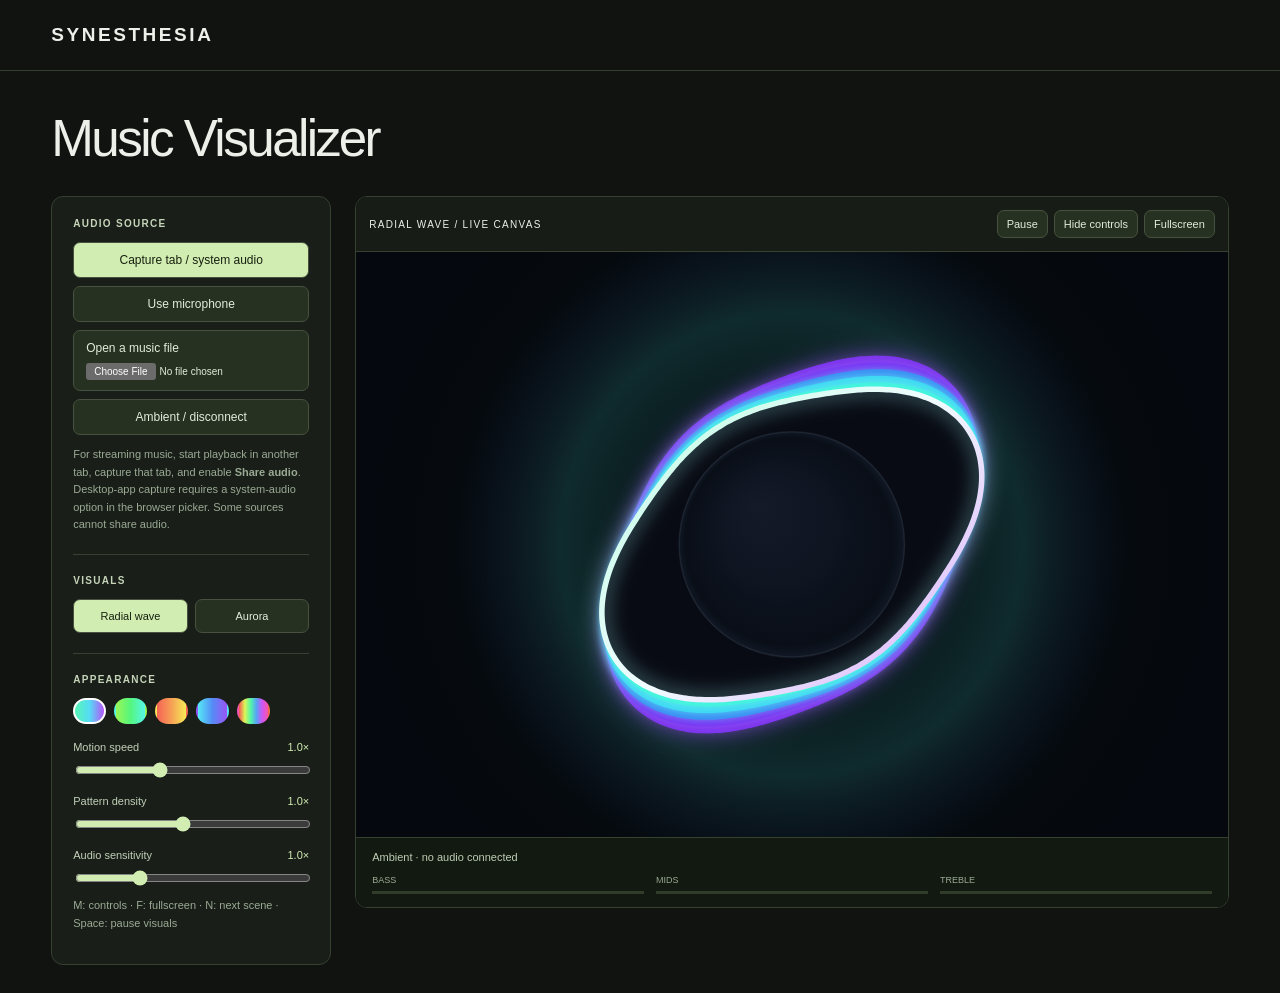
==== commit b1b044e9: "Final version of the Application some changes include better UI and better Raidal/Aurora Functonalit" ====
--- a/index.html
+++ b/index.html
@@ -3,7 +3,7 @@
   <head>
   <meta charset="utf-8">
   <meta name="viewport" content="width=device-width,initial-scale=1">
-  <title>Synesthesia — Motion & Sound</title>
+  <title>Synesthesia Music Visualizer</title>
 
   <style>
     :root {
@@ -212,25 +212,54 @@
         aside { order: 1; }
         .screen { height: 52vh; min-height: 300px; }
     }
+    button,
+    .file {
+    transition:
+        background-color 160ms ease,
+        border-color 160ms ease,
+        box-shadow 160ms ease;
+    }
+
+    @media (hover: hover) {
+    button:not(:disabled):hover,
+    .file:hover {
+        border-color: var(--accent);
+        box-shadow:
+        0 0 0 1px rgba(209, 237, 178, .12),
+        0 0 18px rgba(209, 237, 178, .18);
+    }
+
+    #palettes button:hover {
+        box-shadow:
+        0 0 0 2px rgba(255, 255, 255, .15),
+        0 0 16px rgba(209, 237, 178, .3);
+    }
+
+    button.primary:hover,
+    button.active:hover {
+        background: var(--accent);
+        color: #17200f;
+    }
+    }
+
+    button:focus-visible,
+    .file:focus-within {
+    box-shadow: 0 0 18px rgba(209, 237, 178, .22);
+    }
     </style>
     </head>
 
     <body>
     <header>
         <strong>SYNESTHESIA</strong>
-        <small>MOTION & SOUND / GENERATIVE STUDIO</small>
     </header>
 
     <main>
-    <h1>See what sound can become.</h1>
-    <p>
-        Evolving geometry, shifting color, and motion shaped by music.
-        The ambient canvas starts automatically.
-    </p>
+    <h1>Music Visualizer</h1>
 
     <div class="layout">
         <aside id="sidebar">
-            <h2>01 / AUDIO SOURCE</h2>
+            <h2>AUDIO SOURCE</h2>
 
             <div class="sources">
                 <button id="capture" class="primary">
@@ -258,24 +287,12 @@
             <p id="error" role="alert"></p>
 
             <div class="section">
-                <h2>02 / PATTERN SYSTEM</h2>
+                <h2>VISUALS</h2>
                 <div id="patterns"></div>
-
-                <label class="check">
-                    <input id="auto" type="checkbox" checked>
-                    Automatically evolve scenes
-                </label>
-
-                <label class="control">
-                    Scene interval
-                    <output id="intervalValue">24 s</output>
-                    <input id="interval" type="range"
-                          min="10" max="60" value="24">
-                </label>
             </div>
 
             <div class="section">
-                <h2>03 / COLOR & MOTION</h2>
+                <h2>APPEARANCE</h2>
                 <div id="palettes"></div>
 
                 <label class="control">
@@ -311,7 +328,6 @@
                 <span id="sceneName">RADIAL WAVE / LIVE CANVAS</span>
 
                 <div class="tools">
-                    <button id="evolve">Evolve ↗</button>
                     <button id="pause">Pause</button>
                     <button id="menu"
                             aria-expanded="true"
@@ -355,11 +371,6 @@
             </div>
         </section>
     </div>
-
-    <footer>
-        DRAWN WITH MATHEMATICS. MOVED BY MUSIC. ·
-        LOCAL ANALYSIS · NO AI OR ACCOUNT REQUIRED
-    </footer>
     </main>
 
     <script>
@@ -394,8 +405,6 @@
     let speed = 1;
     let density = 1;
     let sensitivity = 1;
-    let interval = 24;
-    let clock = 0;
     let palette = 0;
     let oldPalette = 0;
     let paletteMix = 1;
@@ -497,7 +506,7 @@
         const a = get(oldPalette);
         const b = get(palette);
         const difference = ((b - a + 540) % 360) - 180;
-        const hue = a + difference * smooth(paletteMix) + t * 3;
+        const hue = a + difference * smooth(paletteMix);
 
         return `hsla(${hue},85%,${light}%,${clamp(alpha, 0, 1)})`;
     }
@@ -599,7 +608,7 @@
 
         return a + (
             ((b - a + 540) % 360) - 180
-        ) * smooth(paletteMix) + t * 4;
+        ) * smooth(paletteMix);
     }
 
     function waveColor(position, alpha = 1, light = 65) {
@@ -636,30 +645,373 @@
         ctx.closePath();
     }
 
+    function drawRadial(ctx, s, f) {
+        const size = Math.min(W, H);
+        const time = t;
+        const TAU = Math.PI * 2;
+
+        if (!s.radialMotion) {
+            s.radialMotion = {
+            lastTime: time,
+            history: [{ time: time - 2, value: 0 }],
+            slowBass: 0,
+            pulse: 0,
+            activity: 0
+            };
+        }
+
+        const state = s.radialMotion;
+        const elapsed = Math.max(0, time - state.lastTime);
+        const dt = Math.min(0.1, elapsed);
+        state.lastTime = time;
+
+        const limit = (value, low, high) =>
+            Math.max(low, Math.min(high, value));
+
+        const bass = limit(f.bass || 0, 0, 1);
+        const mid = limit(f.mid || 0, 0, 1);
+        const level = limit(f.level || 0, 0, 1);
+
+        // Smoothly enter and leave music mode as sound arrives or fades.
+        const hasSound = audio.live && level > 0.008;
+        const activityTarget = hasSound ? 1 : 0;
+
+        state.activity +=
+            (activityTarget - state.activity) *
+            (1 - Math.exp(-dt * 4));
+
+        // Follow the bass slowly so new hits stand out from sustained notes.
+        state.slowBass +=
+            (bass - state.slowBass) *
+            (1 - Math.exp(-dt * 1.8));
+
+        const attack = limit(
+            (bass - state.slowBass) * 3.5,
+            0,
+            1
+        );
+
+        // Fast attack, softer release.
+        const pulseTarget = limit(
+            attack * 0.75 + bass * 0.25 + mid * 0.12,
+            0,
+            1
+        );
+
+        const pulseRate = pulseTarget > state.pulse ? 22 : 5;
+
+        state.pulse +=
+            (pulseTarget - state.pulse) *
+            (1 - Math.exp(-dt * pulseRate));
+
+        if (elapsed > 0) {
+            state.history.push({
+            time,
+            value: hasSound ? state.pulse : 0
+            });
+        }
+
+        // Keep enough history for a pulse to travel around the rim.
+        while (
+            state.history.length > 2 &&
+            state.history[1].time < time - 3
+        ) {
+            state.history.shift();
+        }
+
+        function pastPulse(delay) {
+            const target = time - delay;
+            const history = state.history;
+
+            if (target <= history[0].time) {
+            return history[0].value;
+            }
+
+            let low = 0;
+            let high = history.length - 1;
+
+            while (high - low > 1) {
+            const middle = (low + high) >> 1;
+
+            if (history[middle].time <= target) {
+                low = middle;
+            } else {
+                high = middle;
+            }
+            }
+
+            const a = history[low];
+            const b = history[high];
+            const fraction = limit(
+            (target - a.time) / Math.max(0.0001, b.time - a.time),
+            0,
+            1
+            );
+
+            return a.value + (b.value - a.value) * fraction;
+        }
+
+        const baseRadius = size * 0.235;
+        const pointCount = 240;
+
+        // Increase this for larger waves.
+        const waveHeight = size * 0.26;
+
+        // Seconds for a pulse to travel from bottom to top.
+        // Smaller = faster.
+        const travelTime = 0.95;
+
+        // Increasing angles move clockwise on a canvas.
+        const idleAngle = time * 0.85 + s.phase;
+
+        function pointsFor(layer, inset = 0) {
+            const points = [];
+
+            for (let i = 0; i < pointCount; i++) {
+            const angle = i / pointCount * TAU;
+
+            // Zero at the bottom, one at the top.
+            // Both sides therefore carry the same pulse upward.
+            const distanceFromBottom =
+                Math.acos(limit(Math.sin(angle), -1, 1)) / Math.PI;
+
+                // Both hemispheres sample the same frequencies.
+                // Position stays fixed: there is no bottom-to-top travel.
+                const position = distanceFromBottom;
+                const spectrum = audio.spec;
+                const bin = position * (spectrum.length - 1);
+
+                // Interpolate nearby bins to avoid jagged spectrum spikes.
+                function bandAt(offset) {
+                    const index = limit(
+                    bin + offset,
+                    0,
+                    spectrum.length - 1
+                    );
+
+                    const left = Math.floor(index);
+                    const right = Math.min(left + 1, spectrum.length - 1);
+                    const mix = index - left;
+
+                    return spectrum[left] * (1 - mix) +
+                        spectrum[right] * mix;
+                }
+
+                const band =
+                    bandAt(-1) * 0.25 +
+                    bandAt(0) * 0.5 +
+                    bandAt(1) * 0.25;
+
+                // Bass moves the whole outline and emphasizes new hits.
+                // Keep some overall bounce without drowning out the contour.
+                const bassMotion =
+                    bass * 0.04 + state.pulse * 0.08;
+
+                // Stronger mirrored shoulders respond to the mids.
+                const shoulders = Math.pow(
+                    Math.sin(position * Math.PI),
+                    2
+                );
+
+                // Focus additional movement around the upper half.
+                const upperHalf = Math.pow(
+                (1 - Math.sin(angle)) / 2,
+                3
+                );
+
+                // Three broad, mirrored folds around the crown.
+                const crownShape =
+                0.55 +
+                0.45 * Math.cos((position - 1) * Math.PI * 6);
+
+                const crownMotion =
+                upperHalf *
+                crownShape *
+                (
+                    mid * 0.65 +
+                    limit(f.high || 0, 0, 1) * 0.45 +
+                    state.pulse * 0.12
+                );
+
+                const midMotion =
+                mid * shoulders * 0.8 + crownMotion;
+
+                // Bring quieter frequency details forward.
+                // Soft compression keeps louder frequencies from exploding.
+                const spectralEnergy = 1 - Math.exp(-band * 7);
+
+                // Beat accents are stronger at the sides than at the poles.
+                const beatShape =
+                    state.pulse * shoulders * 0.20;
+
+                const high = limit(f.high || 0, 0, 1);
+
+                // Small mirrored ripples follow treble energy.
+                const fineDetail =
+                    high *
+                    Math.cos(position * Math.PI * 12) *
+                    0.16;
+
+                const wave =
+                    bassMotion +
+                    midMotion +
+                    spectralEnergy * 1.25 +
+                    beatShape +
+                    fineDetail;
+
+                    // Compress large peaks gently, leaving room for visible detail.
+                    const musicWave = limit(
+                    wave / (1 + Math.max(0, wave) * 0.3),
+                    -0.08,
+                    1.05
+                    );
+            // Two smooth swells, exactly opposite each other.
+            // These are periodic, so there is no restart or seam.
+            const relative = angle - idleAngle + layer * 0.045;
+
+            const firstSwell = Math.exp(
+                5 * (Math.cos(relative) - 1)
+            );
+
+            const oppositeSwell = Math.exp(
+                5 * (Math.cos(relative - Math.PI) - 1)
+            );
+
+            const idleWave = (firstSwell + oppositeSwell) * 0.48;
+
+            const displacement =
+                idleWave * (1 - state.activity) +
+                musicWave * state.activity;
+
+            const radius =
+                baseRadius +
+                displacement * waveHeight +
+                layer * size * 0.0055 -
+                inset;
+
+            points.push([
+                Math.cos(angle) * radius,
+                Math.sin(angle) * radius
+            ]);
+            }
+
+            return points;
+        }
+
+        ctx.save();
+        ctx.translate(W / 2, H / 2);
+        ctx.lineJoin = 'round';
+        ctx.lineCap = 'round';
+
+        // Soft surrounding light.
+        const glow = ctx.createRadialGradient(
+            0, 0, baseRadius * 0.75,
+            0, 0, baseRadius + waveHeight + size * 0.08
+        );
+
+        glow.addColorStop(0, waveColor(0.2, 0));
+        glow.addColorStop(0.55, waveColor(0.2, 0.13));
+        glow.addColorStop(1, waveColor(0.5, 0));
+
+        ctx.fillStyle = glow;
+        ctx.fillRect(-W / 2, -H / 2, W, H);
+
+        // Filled silhouettes create connected colored trails.
+        // Each trail samples a slightly earlier moment.
+        for (let layer = 5; layer >= 1; layer--) {
+            const colorPosition = layer / 7 + time * 0.012;
+
+            closedWave(ctx, pointsFor(layer));
+
+            ctx.fillStyle = waveColor(colorPosition, 0.95, 58);
+            ctx.shadowColor = waveColor(colorPosition, 0.7, 65);
+            ctx.shadowBlur = layer === 5 ? 22 : 8;
+            ctx.fill();
+        }
+
+        // The inner silhouette leaves a thick, continuous rim.
+        closedWave(ctx, pointsFor(0));
+
+        ctx.fillStyle = '#080b13';
+        ctx.shadowBlur = 0;
+        ctx.fill();
+
+        const rim = ctx.createLinearGradient(
+            -baseRadius, -baseRadius,
+            baseRadius, baseRadius
+        );
+
+        rim.addColorStop(0, waveColor(0.05, 1, 88));
+        rim.addColorStop(0.5, waveColor(0.35, 1, 97));
+        rim.addColorStop(1, waveColor(0.65, 1, 85));
+
+        ctx.strokeStyle = rim;
+        ctx.lineWidth = size * 0.009 + level * size * 0.004;
+        ctx.shadowColor = waveColor(0.25, 0.8, 80);
+        ctx.shadowBlur = 20;
+        ctx.stroke();
+
+        // A softly lit center disc, independent of the moving rim.
+        const discRadius = baseRadius * 0.82;
+
+        const disc = ctx.createRadialGradient(
+            -discRadius * 0.3,
+            -discRadius * 0.35,
+            0,
+            0,
+            0,
+            discRadius
+        );
+
+        disc.addColorStop(0, '#141a27');
+        disc.addColorStop(0.55, '#0e1420');
+        disc.addColorStop(0.92, '#090e17');
+        disc.addColorStop(1, '#111925');
+
+        ctx.beginPath();
+        ctx.arc(0, 0, discRadius, 0, TAU);
+        ctx.fillStyle = disc;
+        ctx.shadowBlur = 0;
+        ctx.fill();
+
+        ctx.strokeStyle = 'rgba(190, 210, 245, 0.09)';
+        ctx.lineWidth = 1.5;
+        ctx.stroke();
+
+        ctx.restore();
+ }
+    
+
     function paint(ctx, s, f) {
-      ctx.save();
-
-      const m = Math.min(W, H);
-
-      if (s.type === 0) {
-          // RADIAL WAVE:
-          // Larger, slower, and driven by smoothed frequency energy.
-          // The raw waveform component that caused jitter is removed.
-
-          const N = Math.round(96 * density);
-
-          if (!s.ring || s.ring.length !== N) {
-              s.ring = new Float32Array(N);
-          }
-
-          const now = performance.now() / 1000;
-
-          const dt = Math.min(
-              .05,
-              Math.max(0, now - (s.ringTime ?? now))
-          );
-
-          s.ringTime = now;
+        if (s.type === 0) 
+        {
+            drawRadial(ctx, s, f);
+            return; 
+        }  
+
+        ctx.save();
+
+        const m = Math.min(W, H);
+
+        if (s.type === 0) {
+            // RADIAL WAVE:
+            // Larger, slower, and driven by smoothed frequency energy.
+            // The raw waveform component that caused jitter is removed.
+
+            const N = Math.round(96 * density);
+
+            if (!s.ring || s.ring.length !== N) {
+                s.ring = new Float32Array(N);
+            }
+
+            const now = performance.now() / 1000;
+
+            const dt = Math.min(
+                .05,
+                Math.max(0, now - (s.ringTime ?? now))
+            );
+
+            s.ringTime = now;
 
           // Lower values produce slower, smoother following.
           const follow = 1 - Math.exp(-dt * 9);
@@ -848,79 +1200,318 @@
               else rgb = [1, 0, x];
 
               palette.push(
-                  rgb.map(value => 25 + value * 230)
+                  rgb.map(value =>
+                    Math.round((.335 + value * .63) * 255)
+                    )
               );
           }
 
-          const data = s.cloudPixels.data;
-          const time = t * .35;
-          const aspect = W / H;
-          const frequency = .7 + density * .3;
-
-          for (let y = 0; y < height; y++) {
-              for (let x = 0; x < width; x++) {
-                  const nx = (x / width - .5) * aspect * 2;
-                  const ny = (y / height - .5) * 2;
-
-                  // Warp the coordinates before generating the light field.
-                  const px = nx + .4 * Math.sin(
-                      ny * 2.2 + time + s.phase
-                  );
-
-                  const py = ny + .35 * Math.sin(
-                      nx * 1.8 - time * .8
-                  );
-
-                  const a = Math.sin(
-                      (px * 2.5 + py * 1.5) *
-                      frequency + time
-                  );
-
-                  const b = Math.sin(
-                      (py * 4.2 - px * 1.7) *
-                      frequency - time * 1.2
-                  );
-
-                  const d = Math.sin(
-                      (px * px + py * py) * 2.2 -
-                      time * 1.6
-                  );
-
-                  const field = a * .5 + b * .3 + d * .2;
-
-                  const ridge = Math.exp(
-                      -field * field * (5 + f.mid * 3)
-                  );
-
-                  const falloff = Math.exp(
-                      -.24 * (nx * nx + ny * ny)
-                  );
-
-                  const light =
-                      Math.pow(ridge, 2) *
-                      falloff *
-                      (.45 + f.level * .5);
-
-                  const huePosition = (
-                      .5 + a * .18 + b * .15 +
-                      time * .035
-                  ) % 1;
-
-                  const rgb = palette[
-                      Math.floor(
-                          (huePosition + 1) % 1 * 255
-                      )
-                  ];
-
-                  const index = (y * width + x) * 4;
-
-                  data[index] = 3 + rgb[0] * light;
-                  data[index + 1] = 5 + rgb[1] * light;
-                  data[index + 2] = 9 + rgb[2] * light;
-                  data[index + 3] = 255;
-              }
-          }
-
+            const data = s.cloudPixels.data;
+            const time = t * .35;
+            const aspect = W / H;
+            const frequency = .7 + density * .3;
+
+            const active =
+            audio.live &&
+            !(audio.kind === 'file' && player.paused) &&
+            f.level > .006;
+
+            if (!s.cloudMotion) {
+            s.cloudMotion = {
+                last: t,
+                mix: 0,
+                bass: 0,
+                mid: 0,
+                high: 0
+            };
+            }
+
+            const motion = s.cloudMotion;
+            const elapsed = Math.min(
+            .05,
+            Math.max(0, t - motion.last)
+            );
+
+            motion.last = t;
+
+            function follow(value, target, attack = 30, release = 5) {
+            const rate = target > value ? attack : release;
+
+            return value +
+                (target - value) *
+                (1 - Math.exp(-elapsed * rate));
+            }
+
+            // Smooth movements with a longer, natural release.
+            for (const key of ['bass', 'mid', 'high']) {
+            const target = active
+                ? 1 - Math.exp(-Math.max(0, f[key]) * 3)
+                : 0;
+
+            motion[key] = follow(motion[key], target);
+            }
+
+            motion.mix = follow(
+            motion.mix,
+            active ? 1 : 0,
+            2,
+            2
+            );
+
+            // Emphasize new bass hits rather than sustained loudness.
+            motion.bassBed ??= 0;
+
+            motion.bassBed +=
+            (motion.bass - motion.bassBed) *
+            (1 - Math.exp(-elapsed * 1.6));
+
+            const punchTarget = active
+            ? Math.min(
+                1,
+                Math.max(0, motion.bass - motion.bassBed) * 4
+                )
+            : 0;
+
+            motion.punch = follow(
+            motion.punch || 0,
+            punchTarget,
+            35,
+            6
+            );
+
+            const punch = motion.punch;
+            // Three independent formations, each with its own audio response.
+            const forms = [
+            {
+                // Bass: a strong upward surge and local expansion.
+                x:
+                -aspect * .32 +
+                motion.bass * aspect * .32 *
+                Math.sin(time * .8 + s.phase),
+
+                y:
+                .4 -
+                motion.bass * .65 -
+                punch * .22,
+
+                scale:
+                1 +
+                motion.bass * .5 +
+                punch * .45,
+
+                bend:
+                .12 +
+                motion.bass * .35 +
+                punch * .2,
+
+                ripple: .015,
+
+                angle:
+                -.25 +
+                motion.bass * .3 *
+                Math.sin(time),
+
+                energy: motion.bass,
+                hue: .12
+            },
+
+            {
+                // Mids: wider sideways movement and stronger folding.
+                x:
+                aspect * .22 +
+                motion.mid * aspect * .48 *
+                Math.sin(time * .9 + 1.4),
+
+                y:
+                -.18 +
+                motion.mid * .42 *
+                Math.cos(time * .7 + .6),
+
+                scale:
+                1 + motion.mid * .4,
+
+                bend:
+                .2 +
+                motion.mid * .65 +
+                punch * .12,
+
+                ripple:
+                .02 + motion.mid * .035,
+
+                angle:
+                .3 +
+                motion.mid * .65 *
+                Math.sin(time * .8 + .5),
+
+                energy: motion.mid,
+                hue: .43
+            },
+
+            {
+                // Treble: a separate formation with sharper ripples.
+                x:
+                -aspect * .05 +
+                motion.high * aspect * .5 *
+                Math.sin(time * 1.1 + 3),
+
+                y:
+                -.5 +
+                motion.high * .48 *
+                Math.sin(time * .85 + 2),
+
+                scale:
+                1 + motion.high * .35,
+
+                bend:
+                .16 + motion.high * .3,
+
+                ripple:
+                .02 + motion.high * .22,
+
+                angle:
+                -.15 +
+                motion.high * .55 *
+                Math.sin(time * 1.2 + 2),
+
+                energy: motion.high,
+                hue: .75
+            }
+            ];
+            for (const form of forms) {
+            form.cos = Math.cos(form.angle);
+            form.sin = Math.sin(form.angle);
+            }
+
+            for (let y = 0; y < height; y++) {
+                for (let x = 0; x < width; x++) {
+                    const nx = (x / width - .5) * aspect * 2;
+                    const ny = (y / height - .5) * 2;
+
+                    // Original idle field: unchanged.
+                    const px = nx + .4 * Math.sin(
+                    ny * 2.2 + time + s.phase
+                    );
+
+                    const py = ny + .35 * Math.sin(
+                    nx * 1.8 - time * .8
+                    );
+
+                    const a = Math.sin(
+                    (px * 2.5 + py * 1.5) * frequency + time
+                    );
+
+                    const b = Math.sin(
+                    (py * 4.2 - px * 1.7) * frequency - time * 1.2
+                    );
+
+                    const d = Math.sin(
+                    (px * px + py * py) * 2.2 - time * 1.6
+                    );
+
+                    const field = a * .5 + b * .3 + d * .2;
+
+                    const ridge = Math.exp(
+                    -field * field * (5 + f.mid * 3)
+                    );
+
+                    const falloff = Math.exp(
+                    -.24 * (nx * nx + ny * ny)
+                    );
+
+                    const light =
+                    Math.pow(ridge, 2) *
+                    falloff *
+                    (.45 + f.level * .5);
+
+                    const huePosition =
+                    (.5 + a * .18 + b * .15 + time * .035) % 1;
+
+                    const idleRGB = palette[
+                    Math.floor((huePosition + 1) % 1 * 255)
+                    ];
+
+                    let red = idleRGB[0] * light;
+                    let green = idleRGB[1] * light;
+                    let blue = idleRGB[2] * light;
+
+                    if (motion.mix > .001) {
+                    let musicRed = 0;
+                    let musicGreen = 0;
+                    let musicBlue = 0;
+
+                    for (let i = 0; i < forms.length; i++) {
+                        const form = forms[i];
+
+                        // Transform this formation around its own center.
+                        // The camera and other formations stay independent.
+                        const dx = nx - form.x;
+                        const dy = ny - form.y;
+
+                        const u =
+                        (dx * form.cos + dy * form.sin) / form.scale;
+
+                        const v =
+                        (-dx * form.sin + dy * form.cos) / form.scale;
+
+                        const curve =
+                        Math.sin(u * 2.3 * frequency + time + i * 1.7) *
+                        form.bend;
+
+                        const detail =
+                        Math.sin(u * 9 * frequency - time * 1.5 + i) *
+                        form.ripple;
+
+                        const distance = v - curve - detail;
+
+                        // A soft cloud ribbon with a brighter central fold.
+                        const thickness = .09 + form.energy * .07;
+
+                        const core = Math.exp(
+                        -(distance * distance) /
+                        (thickness * thickness)
+                        );
+
+                        const mist = Math.exp(
+                        -(distance * distance) /
+                        (thickness * thickness * 7)
+                        );
+
+                        const ends = Math.exp(
+                        -(u * u) / (aspect * aspect * .55)
+                        );
+
+                        const brightness =
+                        (core * .48 + mist * .2) *
+                        ends *
+                        (.8 + form.energy * .3);
+
+                        const colorPosition =
+                        form.hue + u * .08 + time * .025;
+
+                        const rgb = palette[
+                        Math.floor(
+                            ((colorPosition % 1 + 1) % 1) * 255
+                        )
+                        ];
+
+                        musicRed += rgb[0] * brightness;
+                        musicGreen += rgb[1] * brightness;
+                        musicBlue += rgb[2] * brightness;
+                    }
+
+                    red += (musicRed - red) * motion.mix;
+                    green += (musicGreen - green) * motion.mix;
+                    blue += (musicBlue - blue) * motion.mix;
+                    }
+
+                    const index = (y * width + x) * 4;
+
+                    data[index] = 3 + red;
+                    data[index + 1] = 5 + green;
+                    data[index + 2] = 9 + blue;
+                    data[index + 3] = 255;
+                }
+            } 
           s.cloudContext.putImageData(
               s.cloudPixels,
               0,
@@ -958,8 +1549,6 @@
             to: makeScene((type + names.length) % names.length),
             age: 0
         };
-
-        clock = 0;
 
         const selected = transition.to.type;
 
@@ -1312,7 +1901,6 @@
 
         if (!paused) {
             t += dt * speed;
-            clock += dt;
             paletteMix = Math.min(1, paletteMix + dt * .35);
 
             const f = audio.live ? real : {
@@ -1321,13 +1909,6 @@
                 high: .08,
                 level: .12
             };
-
-            if ($('auto').checked && clock > interval && !transition) {
-                change(
-                    selected() + 1 +
-                    Math.floor(Math.random() * (names.length - 1))
-                );
-            }
 
             c.setTransform(D, 0, 0, D, 0, 0);
             c.globalAlpha = 1;
@@ -1414,7 +1995,6 @@
         if (!i) button.classList.add('active');
 
         button.onclick = () => {
-            $('auto').checked = false;
             change(i);
         };
 
@@ -1430,7 +2010,7 @@
 
         button.style.background = 'linear-gradient(90deg,' +
             palettes[i].map(
-                hue => `hsl(${hue},80%,55%)`
+                hue => `hsl(${hue},90%,65%)`
             ).join(',') + ')';
 
         if (!i) button.classList.add('active');
@@ -1465,23 +2045,18 @@
         $('error').textContent = '';
     };
 
-    for (const id of ['speed', 'density', 'sensitivity', 'interval']) {
+    for (const id of ['speed', 'density', 'sensitivity']) {
         $(id).oninput = event => {
             const value = Number(event.target.value);
 
             if (id === 'speed') speed = value;
             if (id === 'density') density = value;
             if (id === 'sensitivity') sensitivity = value;
-            if (id === 'interval') interval = value;
-
-            $(id + 'Value').textContent = id === 'interval'
-                ? value + ' s'
-                : value.toFixed(1) + '×';
+
+            $(id + 'Value').textContent =
+            value.toFixed(1) + '×';
         };
     }
-
-    $('auto').onchange = () => clock = 0;
-    $('evolve').onclick = () => change(selected());
 
     $('pause').onclick = () => {
         paused = !paused;
